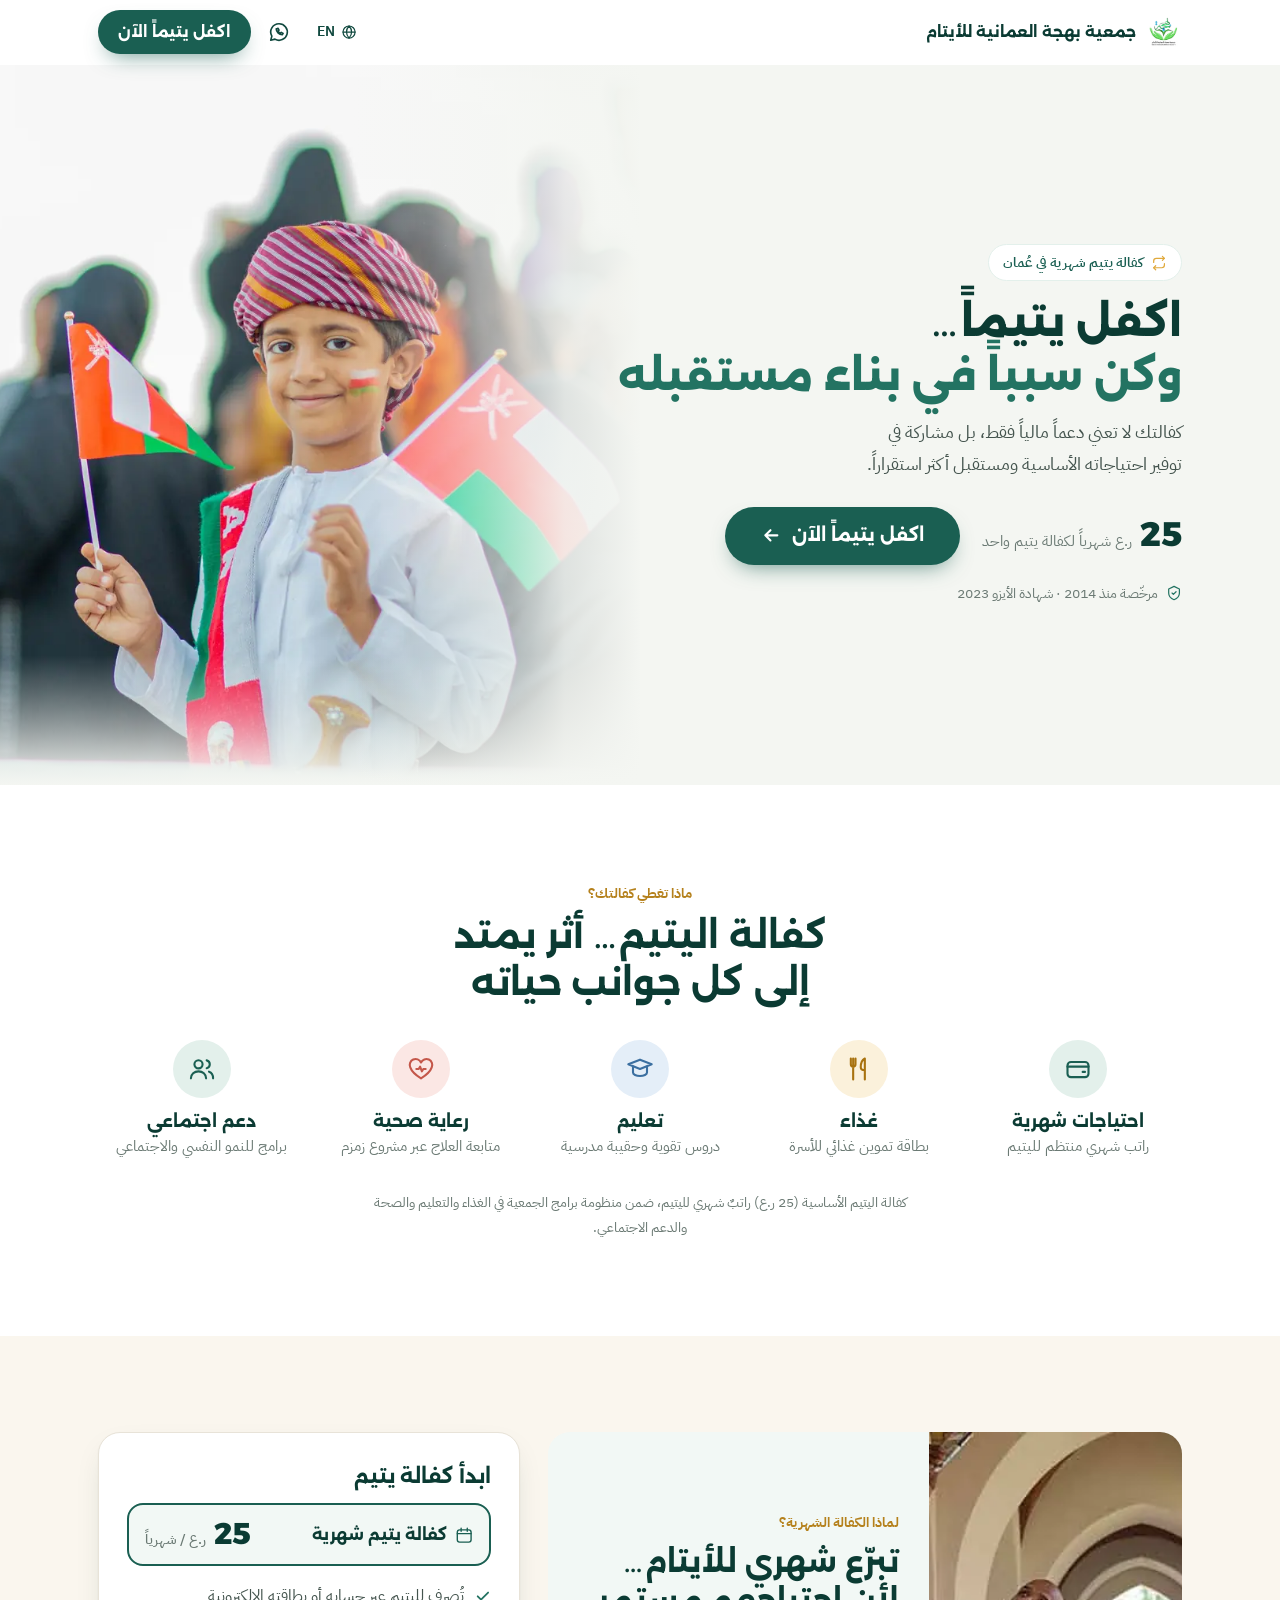
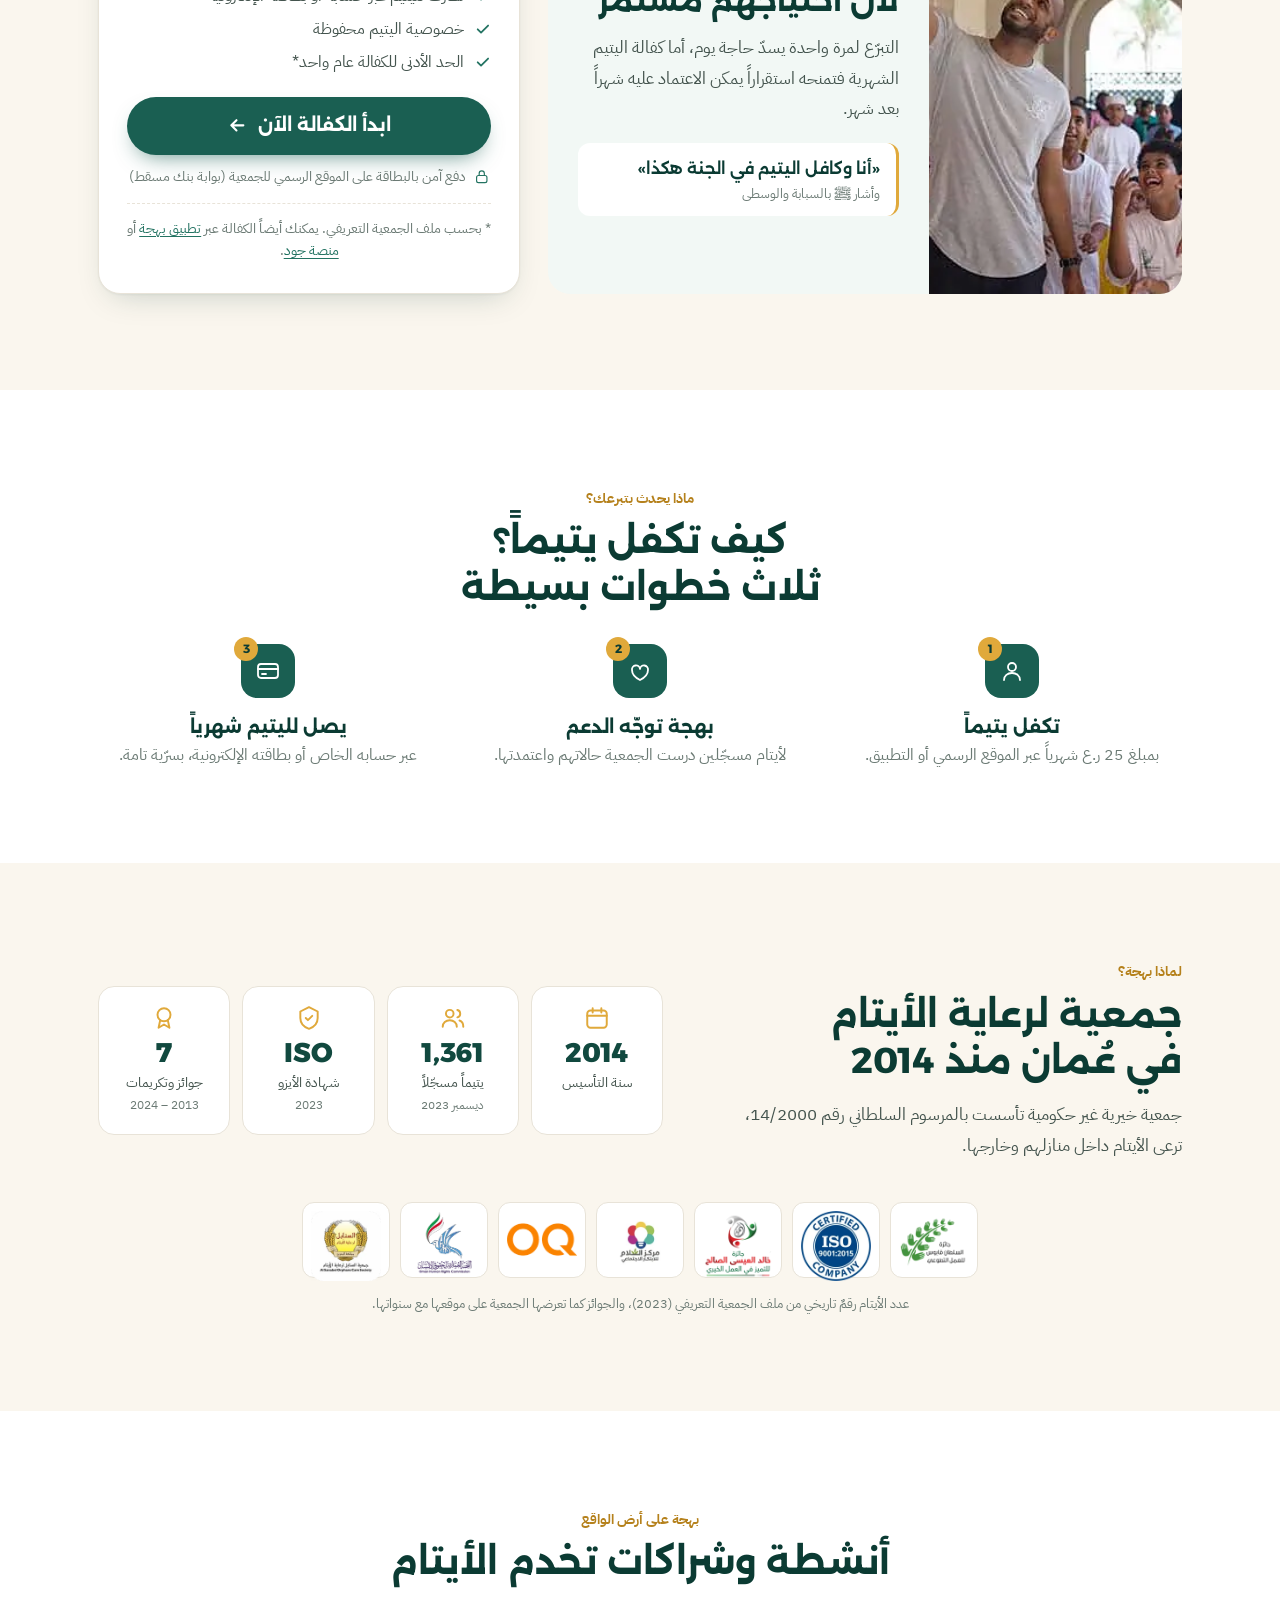
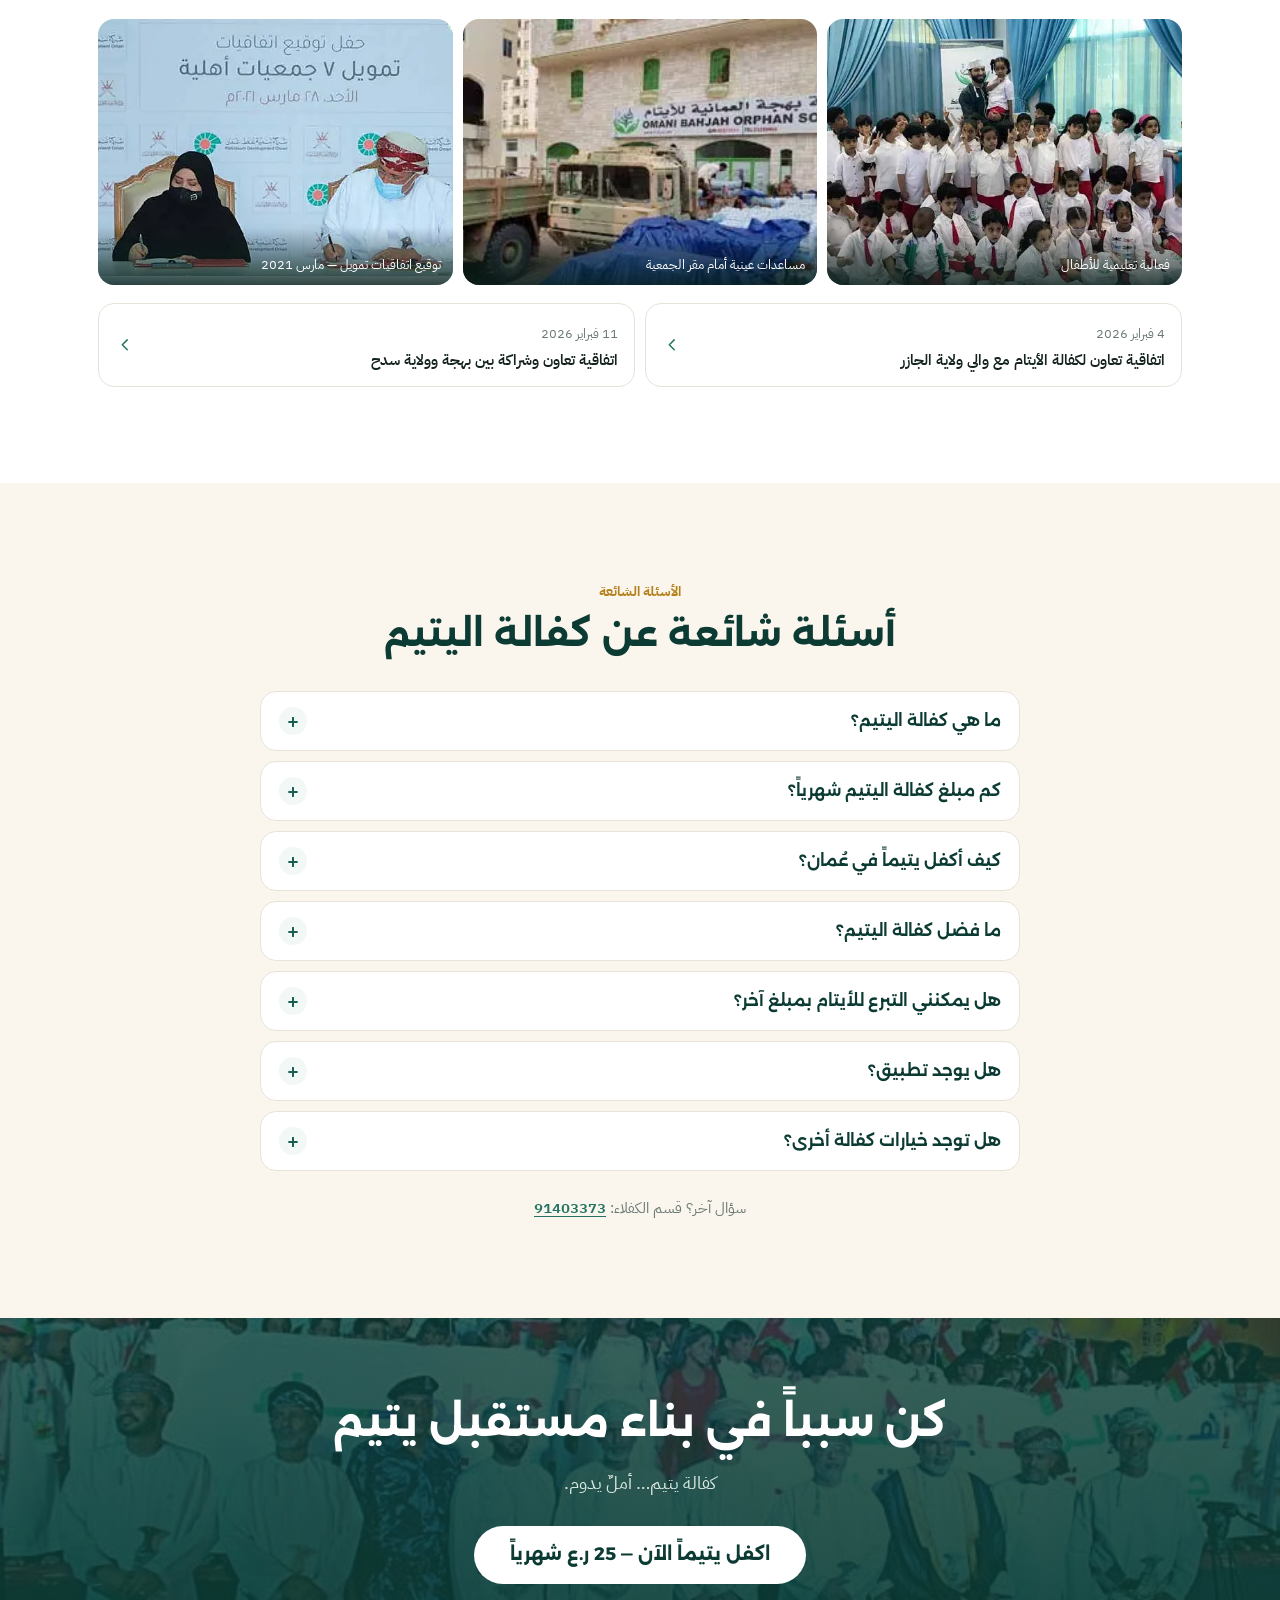
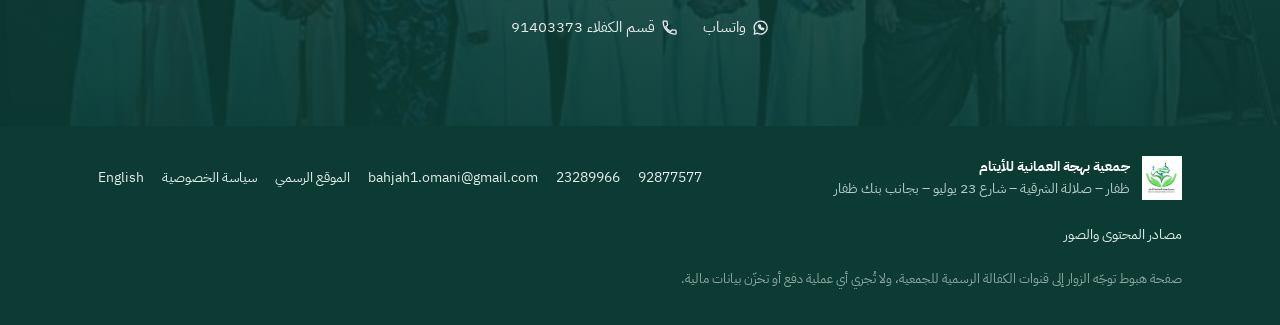
==== index.html @ ee677bb6 "Bump CSS cache-bust to v=20261007b Hostinger's CDN cached the old stylesheet under ?v=20261007 (it w" ====
<!DOCTYPE html>
<html lang="ar" dir="rtl">
<head>
<meta charset="UTF-8">
<meta name="viewport" content="width=device-width, initial-scale=1, viewport-fit=cover">
<title>اكفل يتيماً في عُمان | كفالة يتيم شهرية 25 ر.ع — جمعية بهجة</title>
<meta name="description" content="اكفل يتيماً في عُمان بـ 25 ريالاً شهرياً مع جمعية بهجة العمانية للأيتام. تبرّع شهري للأيتام يدعم احتياجاتهم الأساسية وتعليمهم وصحتهم. ابدأ كفالة يتيم الآن.">
<!-- Update canonical + og:url when the final domain is connected -->
<link rel="canonical" href="https://lightsteelblue-raven-902597.hostingersite.com/">
<link rel="alternate" hreflang="ar" href="https://lightsteelblue-raven-902597.hostingersite.com/">
<link rel="alternate" hreflang="en" href="https://lightsteelblue-raven-902597.hostingersite.com/en/">
<link rel="alternate" hreflang="x-default" href="https://lightsteelblue-raven-902597.hostingersite.com/">

<meta property="og:type" content="website">
<meta property="og:locale" content="ar_OM">
<meta property="og:site_name" content="جمعية بهجة العمانية للأيتام">
<meta property="og:title" content="كن سبباً في بناء مستقبل يتيم — كفالة شهرية 25 ر.ع">
<meta property="og:description" content="كفالتك لا تعني دعماً مالياً فقط، بل مشاركة في توفير احتياجات أساسية ومستقبل أكثر استقراراً. اكفل يتيماً مع جمعية بهجة العمانية للأيتام.">
<meta property="og:image" content="https://lightsteelblue-raven-902597.hostingersite.com/assets/img/og-share.jpg">
<meta property="og:image:type" content="image/jpeg">
<meta property="og:image:width" content="1200">
<meta property="og:image:height" content="630">
<meta property="og:image:alt" content="طفل عُماني يرتدي الدشداشة ويحمل علم سلطنة عُمان مبتسماً">
<meta property="og:url" content="https://lightsteelblue-raven-902597.hostingersite.com/">
<meta name="twitter:card" content="summary_large_image">
<meta name="twitter:image" content="https://lightsteelblue-raven-902597.hostingersite.com/assets/img/og-share.jpg">
<meta name="twitter:site" content="@bahjah1_omani">
<meta name="robots" content="index, follow">
<meta name="theme-color" content="#0b3b33">

<link rel="icon" href="assets/img/bahjah-logo.png">
<link rel="apple-touch-icon" href="assets/img/bahjah-logo.png">
<link rel="preconnect" href="https://fonts.googleapis.com">
<link rel="preconnect" href="https://fonts.gstatic.com" crossorigin>
<link rel="stylesheet" href="https://fonts.googleapis.com/css2?family=Alexandria:wght@600;700;800&family=IBM+Plex+Sans+Arabic:wght@400;500;600;700&display=swap">
<link rel="preload" as="image" type="image/webp" href="assets/img/hero-cover-1280.webp" imagesrcset="assets/img/hero-cover-800.webp 800w, assets/img/hero-cover-1280.webp 1280w, assets/img/hero-cover-2000.webp 2000w" imagesizes="(min-width: 960px) 65vw, 100vw">
<link rel="stylesheet" href="assets/css/styles.css?v=20261007b">
<script>document.documentElement.classList.add('js');</script>

<script type="application/ld+json">
{
  "@context": "https://schema.org",
  "@graph": [
    {
      "@type": "NGO",
      "name": "جمعية بهجة العمانية للأيتام",
      "alternateName": "Omani Bahjah Orphan Society",
      "url": "https://bahjah.org.om/wp/",
      "foundingDate": "2014-02-10",
      "email": "bahjah1.omani@gmail.com",
      "telephone": "+96892877577",
      "address": {
        "@type": "PostalAddress",
        "streetAddress": "شارع 23 يوليو، بجانب بنك ظفار",
        "addressLocality": "صلالة الشرقية",
        "addressRegion": "ظفار",
        "addressCountry": "OM"
      },
      "sameAs": [
        "https://x.com/bahjah1_omani",
        "https://apps.apple.com/om/app/bahjah-association-for-orphans/id1574084411",
        "https://play.google.com/store/apps/details?id=om.digitalorbits.bahjah"
      ]
    },
    {
      "@type": "FAQPage",
      "mainEntity": [
        {
          "@type": "Question",
          "name": "ما هي كفالة اليتيم؟",
          "acceptedAnswer": {
            "@type": "Answer",
            "text": "برنامج أساسي في الجمعية تلتزم فيه بمبلغ شهري يُصرف لليتيم المسجّل لديها، عبر حسابه الخاص أو بطاقته الإلكترونية."
          }
        },
        {
          "@type": "Question",
          "name": "كم مبلغ كفالة اليتيم شهرياً؟",
          "acceptedAnswer": {
            "@type": "Answer",
            "text": "25 ريالاً عمانياً شهرياً لليتيم الواحد. والحد الأدنى للمدة عام كامل بحسب ملف الجمعية التعريفي."
          }
        },
        {
          "@type": "Question",
          "name": "كيف أكفل يتيماً في عُمان؟",
          "acceptedAnswer": {
            "@type": "Answer",
            "text": "بالبطاقة الائتمانية أو بطاقة الخصم على صفحة الكفالة الرسمية (بوابة بنك مسقط SmartPay)، أو عبر تطبيق بهجة، أو منصة جود، أو استمارة الاستقطاع البنكي (بنك ظفار أو بنك مسقط)."
          }
        },
        {
          "@type": "Question",
          "name": "ما فضل كفالة اليتيم؟",
          "acceptedAnswer": {
            "@type": "Answer",
            "text": "قال رسول الله ﷺ: «أنا وكافل اليتيم في الجنة هكذا»، وأشار بالسبابة والوسطى."
          }
        },
        {
          "@type": "Question",
          "name": "هل يمكنني التبرع للأيتام بمبلغ آخر؟",
          "acceptedAnswer": {
            "@type": "Answer",
            "text": "نعم، عبر صفحة التبرعات الرسمية للجمعية، وفيها أبواب مثل الصدقة وفك الكربة والزكاة."
          }
        },
        {
          "@type": "Question",
          "name": "هل يوجد تطبيق؟",
          "acceptedAnswer": {
            "@type": "Answer",
            "text": "نعم، تطبيق بهجة للكفالة والتبرع ومتابعة المشاريع والحالات العاجلة."
          }
        },
        {
          "@type": "Question",
          "name": "هل توجد خيارات كفالة أخرى؟",
          "acceptedAnswer": {
            "@type": "Answer",
            "text": "بحسب ملف الجمعية: التموين الغذائي 35 ر.ع، والراتب مع التموين 60 ر.ع، والكفالة الصحية (زمزم) 10 ر.ع شهرياً. للتسجيل تواصل مع قسم الكفلاء."
          }
        }
      ]
    }
  ]
}
</script>
</head>
<body>
<!-- Icon sprite -->
<svg width="0" height="0" style="position:absolute" aria-hidden="true">
  <symbol id="i-arrow" viewBox="0 0 24 24"><path d="M19 12H5M11 6l-6 6 6 6"/></symbol>
  <symbol id="i-wallet" viewBox="0 0 24 24"><rect x="3" y="6" width="18" height="13" rx="3"/><path d="M3 10h18M16 14.5h2"/></symbol>
  <symbol id="i-food" viewBox="0 0 24 24"><path d="M7 3v8M5 3v5a2 2 0 0 0 4 0V3M7 11v10M17 21V3c-2 1-3.5 3.5-3.5 7.5 0 1.5 1 2.5 3.5 2.5"/></symbol>
  <symbol id="i-book" viewBox="0 0 24 24"><path d="M2 8l10-4 10 4-10 4L2 8z"/><path d="M6 10v5c0 1.7 2.7 3 6 3s6-1.3 6-3v-5"/></symbol>
  <symbol id="i-heart" viewBox="0 0 24 24"><path d="M12 20s-7.5-4.6-9.2-9.4A4.9 4.9 0 0 1 12 6.4a4.9 4.9 0 0 1 9.2 4.2C19.5 15.4 12 20 12 20z"/><path d="M8 12h2l1.2-2 1.6 4 1.2-2h2"/></symbol>
  <symbol id="i-users" viewBox="0 0 24 24"><circle cx="9" cy="8" r="3.5"/><path d="M2.5 20c0-3.6 2.9-6 6.5-6s6.5 2.4 6.5 6M16 4.6a3.5 3.5 0 0 1 0 6.8M18 14.3c2.1.7 3.5 2.8 3.5 5.7"/></symbol>
  <symbol id="i-user" viewBox="0 0 24 24"><circle cx="12" cy="8" r="4"/><path d="M4 21c0-4.4 3.6-7 8-7s8 2.6 8 7"/></symbol>
  <symbol id="i-hands" viewBox="0 0 24 24"><path d="M12 21c-4-2-8-5-8-10a4 4 0 0 1 8-1 4 4 0 0 1 8 1c0 5-4 8-8 10z"/></symbol>
  <symbol id="i-card" viewBox="0 0 24 24"><rect x="2" y="5" width="20" height="14" rx="3"/><path d="M2 10h20M6 15h4"/></symbol>
  <symbol id="i-check" viewBox="0 0 24 24"><path d="M5 12.5l4.5 4.5L19 7.5"/></symbol>
  <symbol id="i-lock" viewBox="0 0 24 24"><rect x="4" y="10" width="16" height="11" rx="3"/><path d="M8 10V7a4 4 0 0 1 8 0v3"/></symbol>
  <symbol id="i-repeat" viewBox="0 0 24 24"><path d="M17 2l3 3-3 3"/><path d="M4 11V9a4 4 0 0 1 4-4h12M7 22l-3-3 3-3"/><path d="M20 13v2a4 4 0 0 1-4 4H4"/></symbol>
  <symbol id="i-calendar" viewBox="0 0 24 24"><rect x="3" y="5" width="18" height="16" rx="3"/><path d="M3 10h18M8 3v4M16 3v4"/></symbol>
  <symbol id="i-award" viewBox="0 0 24 24"><circle cx="12" cy="9" r="6"/><path d="M8.5 14l-1.5 7 5-3 5 3-1.5-7"/></symbol>
  <symbol id="i-shield" viewBox="0 0 24 24"><path d="M12 2l8 4v6c0 5-3.4 8.4-8 10-4.6-1.6-8-5-8-10V6l8-4z"/><path d="M9 12l2 2 4-4"/></symbol>
  <symbol id="i-phone" viewBox="0 0 24 24"><path d="M6.6 10.8a15.1 15.1 0 0 0 6.6 6.6l2.2-2.2c.3-.3.7-.4 1-.2 1.1.4 2.3.6 3.6.6.6 0 1 .4 1 1V20c0 .6-.4 1-1 1A17 17 0 0 1 3 4c0-.6.4-1 1-1h3.5c.6 0 1 .4 1 1 0 1.3.2 2.5.6 3.6.1.3 0 .7-.2 1z"/></symbol>
  <symbol id="i-whatsapp" viewBox="0 0 24 24"><path d="M12 3a9 9 0 0 0-7.8 13.5L3 21l4.6-1.2A9 9 0 1 0 12 3z"/><path d="M9 8.5c0 3.5 3 6.5 6.5 6.5l1-1.5-2-1-1 1c-1-.5-2-1.5-2.5-2.5l1-1-1-2-2 1z"/></symbol>
  <symbol id="i-globe" viewBox="0 0 24 24"><circle cx="12" cy="12" r="9"/><path d="M3 12h18M12 3c2.5 2.6 3.8 5.6 3.8 9s-1.3 6.4-3.8 9c-2.5-2.6-3.8-5.6-3.8-9S9.5 5.6 12 3z"/></symbol>
  <symbol id="i-app" viewBox="0 0 24 24"><rect x="6" y="2" width="12" height="20" rx="3"/><path d="M11 18h2"/></symbol>
  <symbol id="i-chev" viewBox="0 0 24 24"><path d="M15 6l-6 6 6 6"/></symbol>
</svg>

<a class="skip-link" href="#main">تخطَّ إلى المحتوى</a>

<!-- ============ HEADER ============ -->
<header class="site-header" id="siteHeader">
  <div class="wrap header-inner">
    <a class="brand" href="#hero" aria-label="جمعية بهجة العمانية للأيتام">
      <img src="assets/img/bahjah-logo.webp" alt="شعار جمعية بهجة العمانية للأيتام" width="36" height="40">
      <span class="brand-name">جمعية بهجة العمانية للأيتام</span>
    </a>
    <div class="header-actions">
      <a class="lang-btn" href="en/" hreflang="en" lang="en" data-lang-switch data-track="lang" data-cta-id="header_lang_en" aria-label="Switch to English"><svg><use href="#i-globe"/></svg>EN</a>
      <a class="icon-btn" href="https://wa.me/96892877577" data-track="whatsapp" data-cta-id="header_whatsapp" aria-label="تواصل عبر واتساب" rel="noopener"><svg><use href="#i-whatsapp"/></svg></a>
      <a class="btn btn-primary btn-sm header-cta" href="https://bahjah.org.om/wp/product/%D8%A8%D8%B1%D9%86%D8%A7%D9%85%D8%AC-%D9%83%D9%81%D8%A7%D9%84%D8%A9-%D9%8A%D8%AA%D9%8A%D9%85/" data-track="sponsor" data-cta-id="header_cta">اكفل يتيماً الآن</a>
    </div>
  </div>
</header>

<main id="main">

<!-- ============ 1. HERO ============ -->
<section class="hero" id="hero" aria-labelledby="hero-title">
  <div class="wrap hero-grid">
    <figure class="hero-media">
      <img src="assets/img/hero-cover-1280.webp"
           srcset="assets/img/hero-cover-800.webp 800w, assets/img/hero-cover-1280.webp 1280w, assets/img/hero-cover-2000.webp 2000w"
           sizes="(min-width: 960px) 65vw, 100vw" width="1280" height="914" fetchpriority="high"
           alt="طفل عُماني يرتدي الدشداشة ويحمل علم سلطنة عُمان مبتسماً"
           data-credit="Photo: Rubel Vai / Pexels — https://www.pexels.com/photo/12806845/">
    </figure>
    <div class="hero-copy">
      <span class="eyebrow"><svg><use href="#i-repeat"/></svg> كفالة يتيم شهرية في عُمان</span>
      <h1 id="hero-title">اكفل يتيماً… <span class="accent">وكن سبباً في بناء مستقبله</span></h1>
      <p class="lede">كفالتك لا تعني دعماً مالياً فقط، بل مشاركة في توفير احتياجاته الأساسية ومستقبل أكثر استقراراً.</p>
      <div class="hero-cta">
        <p class="price-tag"><b>25</b><span>ر.ع شهرياً لكفالة يتيم واحد</span></p>
        <a class="btn btn-primary btn-lg" href="https://bahjah.org.om/wp/product/%D8%A8%D8%B1%D9%86%D8%A7%D9%85%D8%AC-%D9%83%D9%81%D8%A7%D9%84%D8%A9-%D9%8A%D8%AA%D9%8A%D9%85/" data-track="sponsor" data-cta-id="hero_primary">اكفل يتيماً الآن <svg class="flip"><use href="#i-arrow"/></svg></a>
      </div>
      <p class="hero-note"><svg><use href="#i-shield"/></svg> مرخّصة منذ 2014 · شهادة الأيزو 2023</p>
    </div>
  </div>
</section>

<!-- ============ 2. WHAT YOUR SPONSORSHIP PROVIDES ============ -->
<section class="section" id="covers" aria-labelledby="covers-title">
  <div class="wrap">
    <div class="section-head reveal">
      <span class="kicker">ماذا تغطي كفالتك؟</span>
      <h2 id="covers-title">كفالة اليتيم… أثر يمتد إلى كل جوانب حياته</h2>
    </div>
    <ul class="covers reveal">
      <li class="cover"><span class="cover-ico"><svg><use href="#i-wallet"/></svg></span><h3>احتياجات شهرية</h3><p>راتب شهري منتظم لليتيم</p></li>
      <li class="cover"><span class="cover-ico"><svg><use href="#i-food"/></svg></span><h3>غذاء</h3><p>بطاقة تموين غذائي للأسرة</p></li>
      <li class="cover"><span class="cover-ico"><svg><use href="#i-book"/></svg></span><h3>تعليم</h3><p>دروس تقوية وحقيبة مدرسية</p></li>
      <li class="cover"><span class="cover-ico"><svg><use href="#i-heart"/></svg></span><h3>رعاية صحية</h3><p>متابعة العلاج عبر مشروع زمزم</p></li>
      <li class="cover"><span class="cover-ico"><svg><use href="#i-users"/></svg></span><h3>دعم اجتماعي</h3><p>برامج للنمو النفسي والاجتماعي</p></li>
    </ul>
    <p class="covers-note">كفالة اليتيم الأساسية (25 ر.ع) راتبٌ شهري لليتيم، ضمن منظومة برامج الجمعية في الغذاء والتعليم والصحة والدعم الاجتماعي.</p>
  </div>
</section>

<!-- ============ 3. THE NEED + SPONSOR CARD ============ -->
<section class="section section-sand" id="sponsor" aria-labelledby="need-title">
  <div class="wrap need-grid">
    <article class="need-story reveal">
      <img src="assets/img/photo-outing.webp" alt="أطفال في نشاط ترفيهي نظّمته جمعية بهجة" width="691" height="399" loading="lazy">
      <div class="need-body">
        <span class="kicker">لماذا الكفالة الشهرية؟</span>
        <h2 id="need-title">تبرّع شهري للأيتام… لأن احتياجهم مستمر</h2>
        <p>التبرّع لمرة واحدة يسدّ حاجة يوم، أما كفالة اليتيم الشهرية فتمنحه استقراراً يمكن الاعتماد عليه شهراً بعد شهر.</p>
        <blockquote class="hadith">«أنا وكافل اليتيم في الجنة هكذا»<small>وأشار ﷺ بالسبابة والوسطى</small></blockquote>
      </div>
    </article>

    <aside class="sponsor-card reveal" aria-labelledby="card-title">
      <h3 id="card-title">ابدأ كفالة يتيم</h3>
      <div class="plan-opt">
        <b><svg><use href="#i-calendar"/></svg> كفالة يتيم شهرية</b>
        <span class="plan-amount">25 <small>ر.ع / شهرياً</small></span>
      </div>
      <ul class="checks">
        <li><svg><use href="#i-check"/></svg>تُصرف لليتيم عبر حسابه أو بطاقته الإلكترونية</li>
        <li><svg><use href="#i-check"/></svg>خصوصية اليتيم محفوظة</li>
        <li><svg><use href="#i-check"/></svg>الحد الأدنى للكفالة عام واحد*</li>
      </ul>
      <a class="btn btn-primary btn-lg btn-block" href="https://bahjah.org.om/wp/product/%D8%A8%D8%B1%D9%86%D8%A7%D9%85%D8%AC-%D9%83%D9%81%D8%A7%D9%84%D8%A9-%D9%8A%D8%AA%D9%8A%D9%85/" data-track="sponsor" data-cta-id="card_primary">ابدأ الكفالة الآن <svg class="flip"><use href="#i-arrow"/></svg></a>
      <p class="secure"><svg><use href="#i-lock"/></svg> دفع آمن بالبطاقة على الموقع الرسمي للجمعية (بوابة بنك مسقط)</p>
      <p class="alt-link">* بحسب ملف الجمعية التعريفي. يمكنك أيضاً الكفالة عبر <a href="https://play.google.com/store/apps/details?id=om.digitalorbits.bahjah" target="_blank" rel="noopener" data-track="app" data-cta-id="card_app">تطبيق بهجة</a> أو <a href="https://jood.om/en/Donate/Initiative/3a0f60a4-f1f5-4102-8a44-b09c0000b09c" target="_blank" rel="noopener" data-track="jood" data-cta-id="card_jood">منصة جود</a>.</p>
    </aside>
  </div>
</section>

<!-- ============ 4. YOUR IMPACT (how it works) ============ -->
<section class="section" id="how" aria-labelledby="how-title">
  <div class="wrap">
    <div class="section-head reveal">
      <span class="kicker">ماذا يحدث بتبرعك؟</span>
      <h2 id="how-title">كيف تكفل يتيماً؟ ثلاث خطوات بسيطة</h2>
    </div>
    <ol class="steps reveal">
      <li class="step"><span class="step-ico"><svg><use href="#i-user"/></svg></span><div><h3>تكفل يتيماً</h3><p>بمبلغ 25 ر.ع شهرياً عبر الموقع الرسمي أو التطبيق.</p></div></li>
      <li class="step"><span class="step-ico"><svg><use href="#i-hands"/></svg></span><div><h3>بهجة توجّه الدعم</h3><p>لأيتام مسجّلين درست الجمعية حالاتهم واعتمدتها.</p></div></li>
      <li class="step"><span class="step-ico"><svg><use href="#i-card"/></svg></span><div><h3>يصل لليتيم شهرياً</h3><p>عبر حسابه الخاص أو بطاقته الإلكترونية، بسرّية تامة.</p></div></li>
    </ol>
  </div>
</section>

<!-- ============ 5. WHY BAHJAH ============ -->
<section class="section section-sand" id="trust" aria-labelledby="trust-title">
  <div class="wrap">
    <div class="why-grid">
      <div class="section-head reveal">
        <span class="kicker">لماذا بهجة؟</span>
        <h2 id="trust-title">جمعية لرعاية الأيتام في عُمان منذ 2014</h2>
        <p>جمعية خيرية غير حكومية تأسست بالمرسوم السلطاني رقم 14/2000، ترعى الأيتام داخل منازلهم وخارجها.</p>
      </div>
      <ul class="facts reveal">
        <li class="fact"><svg class="fact-ico"><use href="#i-calendar"/></svg><b>2014</b><span>سنة التأسيس</span></li>
        <li class="fact"><svg class="fact-ico"><use href="#i-users"/></svg><b>1,361</b><span>يتيماً مسجّلاً</span><small>ديسمبر 2023</small></li>
        <li class="fact"><svg class="fact-ico"><use href="#i-shield"/></svg><b>ISO</b><span>شهادة الأيزو</span><small>2023</small></li>
        <li class="fact"><svg class="fact-ico"><use href="#i-award"/></svg><b>7</b><span>جوائز وتكريمات</span><small>2013 – 2024</small></li>
      </ul>
    </div>
    <ul class="awards reveal" aria-label="جوائز وشهادات الجمعية">
      <li><img src="assets/img/awards/qaboos.webp" alt="جائزة السلطان قابوس للعمل التطوعي 2013" title="جائزة السلطان قابوس للعمل التطوعي — 2013" width="64" height="64" loading="lazy"></li>
      <li><img src="assets/img/awards/iso.webp" alt="شهادة الأيزو 2023" title="شهادة الأيزو — 2023" width="64" height="64" loading="lazy"></li>
      <li><img src="assets/img/awards/alissa.webp" alt="جائزة خالد العيسى الصالح 2024" title="جائزة خالد العيسى الصالح — 2024" width="64" height="64" loading="lazy"></li>
      <li><img src="assets/img/awards/salam.webp" alt="جائزة المؤسسة الدولية المتميزة في الابتكار الاجتماعي 2023" title="الابتكار الاجتماعي، البحرين — 2023" width="64" height="47" loading="lazy"></li>
      <li><img src="assets/img/awards/oq.webp" alt="المركز الأول على مستوى السلطنة في مستوى أوكيو 2020" title="أوكيو — 2020" width="64" height="40" loading="lazy"></li>
      <li><img src="assets/img/awards/ohrc.webp" alt="تكريم لجنة حقوق الإنسان 2019" title="لجنة حقوق الإنسان — 2019" width="64" height="58" loading="lazy"></li>
      <li><img src="assets/img/awards/sanabel.webp" alt="جائزة السنابل للتميز الخدمي 2016" title="جائزة السنابل — 2016" width="64" height="64" loading="lazy"></li>
    </ul>
    <p class="awards-note">عدد الأيتام رقمٌ تاريخي من ملف الجمعية التعريفي (2023)، والجوائز كما تعرضها الجمعية على موقعها مع سنواتها.</p>
  </div>
</section>

<!-- ============ 6. ON THE GROUND ============ -->
<section class="section" id="news" aria-labelledby="news-title">
  <div class="wrap">
    <div class="section-head reveal">
      <span class="kicker">بهجة على أرض الواقع</span>
      <h2 id="news-title">أنشطة وشراكات تخدم الأيتام</h2>
    </div>
    <ul class="gallery reveal" aria-label="صور من أنشطة الجمعية">
      <li><figure><img src="assets/img/program-education.webp" alt="طلاب مدارس في إحدى فعاليات جمعية بهجة" width="689" height="382" loading="lazy"><figcaption>فعالية تعليمية للأطفال</figcaption></figure></li>
      <li><figure><img src="assets/img/program-aid-supplies.webp" alt="مساعدات عينية أمام مبنى جمعية بهجة العمانية للأيتام" width="346" height="201" loading="lazy"><figcaption>مساعدات عينية أمام مقر الجمعية</figcaption></figure></li>
      <li><figure><img src="assets/img/photo-signing.webp" alt="توقيع اتفاقية تمويل جمعيات أهلية" width="691" height="384" loading="lazy"><figcaption>توقيع اتفاقيات تمويل — مارس 2021</figcaption></figure></li>
    </ul>
    <ul class="news-links reveal">
      <li><a href="https://bahjah.org.om/wp/%d8%aa%d9%88%d9%82%d9%8a%d8%b9-%d8%a7%d8%aa%d9%81%d8%a7%d9%82%d9%8a%d8%a9-%d8%aa%d8%b9%d8%a7%d9%88%d9%86-%d9%84%d9%83%d9%81%d8%a7%d9%84%d8%a9-%d8%a7%d9%84%d8%a3%d9%8a%d8%aa%d8%a7%d9%85-%d8%a8%d9%8a/" target="_blank" rel="noopener" data-track="news" data-cta-id="news_jazer"><span><time datetime="2026-02-04">4 فبراير 2026</time><b>اتفاقية تعاون لكفالة الأيتام مع والي ولاية الجازر</b></span><svg><use href="#i-chev"/></svg></a></li>
      <li><a href="https://bahjah.org.om/wp/%d8%a5%d8%a8%d8%b1%d8%a7%d9%85-%d8%a7%d8%aa%d9%81%d8%a7%d9%82%d9%8a%d8%a9-%d8%aa%d8%b9%d8%a7%d9%88%d9%86-%d9%88%d8%b4%d8%b1%d8%a7%d9%83%d8%a9-%d8%a8%d9%8a%d9%86-%d8%a8%d9%87%d8%ac%d8%a9-%d8%a7%d9%84/" target="_blank" rel="noopener" data-track="news" data-cta-id="news_sadah"><span><time datetime="2026-02-11">11 فبراير 2026</time><b>اتفاقية تعاون وشراكة بين بهجة وولاية سدح</b></span><svg><use href="#i-chev"/></svg></a></li>
    </ul>
  </div>
</section>

<!-- ============ 7. FAQ ============ -->
<section class="section section-sand" id="faq" aria-labelledby="faq-title">
  <div class="wrap">
    <div class="section-head reveal">
      <span class="kicker">الأسئلة الشائعة</span>
      <h2 id="faq-title">أسئلة شائعة عن كفالة اليتيم</h2>
    </div>
    <div class="faq">
      <details>
        <summary>ما هي كفالة اليتيم؟</summary>
        <div><p>برنامج أساسي في الجمعية تلتزم فيه بمبلغ شهري يُصرف لليتيم المسجّل لديها، عبر حسابه الخاص أو بطاقته الإلكترونية.</p></div>
      </details>
      <details>
        <summary>كم مبلغ كفالة اليتيم شهرياً؟</summary>
        <div><p>25 ريالاً عمانياً شهرياً لليتيم الواحد. والحد الأدنى للمدة عام كامل بحسب ملف الجمعية التعريفي.</p></div>
      </details>
      <details>
        <summary>كيف أكفل يتيماً في عُمان؟</summary>
        <div><p>بالبطاقة الائتمانية أو بطاقة الخصم على صفحة الكفالة الرسمية (بوابة بنك مسقط SmartPay)، أو عبر تطبيق بهجة، أو منصة جود، أو <a href="https://bahjah.org.om/wp/%D8%A7%D9%84%D8%A7%D8%B3%D8%AA%D9%85%D8%A7%D8%B1%D8%A7%D8%AA/" target="_blank" rel="noopener" data-track="forms" data-cta-id="faq_forms">استمارة الاستقطاع البنكي</a> (بنك ظفار أو بنك مسقط).</p></div>
      </details>
      <details>
        <summary>ما فضل كفالة اليتيم؟</summary>
        <div><p>قال رسول الله ﷺ: «أنا وكافل اليتيم في الجنة هكذا»، وأشار بالسبابة والوسطى.</p></div>
      </details>
      <details>
        <summary>هل يمكنني التبرع للأيتام بمبلغ آخر؟</summary>
        <div><p>نعم، عبر <a href="https://bahjah.org.om/wp/%D8%A7%D9%84%D8%AA%D8%A8%D8%B1%D8%B9%D8%A7%D8%AA/" target="_blank" rel="noopener" data-track="donations" data-cta-id="faq_donations">صفحة التبرعات الرسمية</a> للجمعية، وفيها أبواب مثل الصدقة وفك الكربة والزكاة.</p></div>
      </details>
      <details>
        <summary>هل يوجد تطبيق؟</summary>
        <div>
          <p>نعم، تطبيق بهجة للكفالة والتبرع ومتابعة المشاريع والحالات العاجلة.</p>
          <p class="app-links">
            <a class="btn btn-ghost btn-sm" href="https://apps.apple.com/om/app/bahjah-association-for-orphans/id1574084411" target="_blank" rel="noopener" data-track="app" data-cta-id="faq_app_ios"><svg><use href="#i-app"/></svg> App Store</a>
            <a class="btn btn-ghost btn-sm" href="https://play.google.com/store/apps/details?id=om.digitalorbits.bahjah" target="_blank" rel="noopener" data-track="app" data-cta-id="faq_app_android"><svg><use href="#i-app"/></svg> Google Play</a>
          </p>
        </div>
      </details>
      <details>
        <summary>هل توجد خيارات كفالة أخرى؟</summary>
        <div><p>بحسب ملف الجمعية: التموين الغذائي 35 ر.ع، والراتب مع التموين 60 ر.ع، والكفالة الصحية (زمزم) 10 ر.ع شهرياً. للتسجيل تواصل مع قسم الكفلاء.</p></div>
      </details>
    </div>
    <p class="faq-more">سؤال آخر؟ قسم الكفلاء: <a href="tel:+96891403373" dir="ltr" data-track="contact" data-cta-id="faq_phone_sponsors">91403373</a></p>
  </div>
</section>

<!-- ============ 8. FINAL CTA ============ -->
<section class="final" id="final" aria-labelledby="final-title">
  <div class="final-bg" aria-hidden="true"><img src="assets/img/photo-event.webp" alt="" width="689" height="331" loading="lazy"></div>
  <div class="wrap final-inner reveal">
    <h2 id="final-title">كن سبباً في بناء مستقبل يتيم</h2>
    <p>كفالة يتيم… أملٌ يدوم.</p>
    <a class="btn btn-light btn-lg" href="https://bahjah.org.om/wp/product/%D8%A8%D8%B1%D9%86%D8%A7%D9%85%D8%AC-%D9%83%D9%81%D8%A7%D9%84%D8%A9-%D9%8A%D8%AA%D9%8A%D9%85/" data-track="sponsor" data-cta-id="final_primary">اكفل يتيماً الآن — 25 ر.ع شهرياً</a>
    <div class="final-contact">
      <a href="https://wa.me/96892877577" data-track="whatsapp" data-cta-id="final_whatsapp" rel="noopener"><svg><use href="#i-whatsapp"/></svg> واتساب</a>
      <a href="tel:+96891403373" data-track="contact" data-cta-id="final_phone_sponsors"><svg><use href="#i-phone"/></svg> قسم الكفلاء 91403373</a>
    </div>
  </div>
</section>

</main>

<!-- ============ FOOTER ============ -->
<footer class="site-footer">
  <div class="wrap footer-grid">
    <div class="footer-brand">
      <img src="assets/img/bahjah-logo.webp" alt="" width="40" height="44" loading="lazy">
      <p><b>جمعية بهجة العمانية للأيتام</b><br>ظفار – صلالة الشرقية – شارع 23 يوليو – بجانب بنك ظفار</p>
    </div>
    <p class="footer-links">
      <a href="tel:+96892877577">92877577</a>
      <a href="tel:+96823289966">23289966</a>
      <a href="mailto:bahjah1.omani@gmail.com">bahjah1.omani@gmail.com</a>
      <a href="https://bahjah.org.om/wp/" target="_blank" rel="noopener">الموقع الرسمي</a>
      <a href="https://bahjah.org.om/wp/%d8%b3%d9%8a%d8%a7%d8%b3%d8%a9-%d8%a7%d9%84%d8%ae%d8%b5%d9%88%d8%b5%d9%8a%d8%a9/" target="_blank" rel="noopener">سياسة الخصوصية</a>
      <a href="en/" hreflang="en" lang="en" data-lang-switch data-track="lang" data-cta-id="footer_lang_en">English</a>
    </p>
    <details class="sources">
      <summary>مصادر المحتوى والصور</summary>
      <ul>
        <li>bahjah.org.om/wp/ — التعريف، تاريخ التأسيس، الجوائز، بيانات التواصل</li>
        <li>bahjah.org.om/wp/product/برنامج-كفالة-يتيم/ — مبلغ الكفالة</li>
        <li>bahjah.org.om/wp/الاسئلة-الشائعة/ — طرق الدفع (بوابة بنك مسقط SmartPay)</li>
        <li>bahjah.org.om/wp/المركز-الاعلامي/ — الأخبار</li>
        <li>صورة الغلاف: Rubel Vai عبر Pexels (pexels.com/photo/12806845) — صورة توضيحية</li>
        <li>jood.om — صفحة «كفالة أيتام – جمعية بهجة العمانية للأيتام»</li>
        <li>الملف التعريفي للجمعية (CV-Print-Proof.pdf) — البرامج، خيارات الكفالة، إحصائيات 2023، صور الأنشطة</li>
      </ul>
    </details>
    <p class="copy">صفحة هبوط توجّه الزوار إلى قنوات الكفالة الرسمية للجمعية، ولا تُجري أي عملية دفع أو تخزّن بيانات مالية.</p>
  </div>
</footer>

<!-- ============ STICKY MOBILE CTA ============ -->
<div class="sticky-cta" id="stickyCta" aria-hidden="true">
  <span class="sticky-price"><b>25 ر.ع</b><small>شهرياً</small></span>
  <a class="btn btn-primary" href="https://bahjah.org.om/wp/product/%D8%A8%D8%B1%D9%86%D8%A7%D9%85%D8%AC-%D9%83%D9%81%D8%A7%D9%84%D8%A9-%D9%8A%D8%AA%D9%8A%D9%85/" data-track="sponsor" data-cta-id="sticky_primary" tabindex="-1">اكفل يتيماً الآن</a>
</div>

<script src="assets/js/main.js?v=20261003" defer></script>
</body>
</html>
---- assets/css/styles.css ----
/* Bahjah — Orphan Sponsorship landing page · v3 (Oct 2026)
   Calm, airy, mobile-first. One idea per section, one dominant CTA. */

:root {
  --teal-900: #0b3b33;
  --teal-800: #11493f;
  --teal-700: #1a5f52;
  --teal-600: #237362;
  --teal-100: #e3f0eb;
  --teal-50:  #f2f8f5;
  --gold-500: #e0a93b;
  --gold-100: #fbf1db;
  --rose-100: #fbe7e4;
  --rose-600: #c4574a;
  --sky-100:  #e4eef8;
  --sky-600:  #3b6fa0;
  --sand:  #faf6ee;
  --paper: #ffffff;
  --ink:   #14231f;
  --ink-2: #44544e;
  --muted: #6b7a74;
  --line:  #e8e3d8;
  --r-lg: 22px;
  --r-md: 16px;
  --r-sm: 12px;
  --shadow: 0 1px 2px rgba(11,59,51,.05), 0 12px 32px -14px rgba(11,59,51,.25);
  --gutter: 18px;
  --f-display: "Alexandria", "IBM Plex Sans Arabic", Tahoma, sans-serif;
  --f-body: "IBM Plex Sans Arabic", "Segoe UI", Tahoma, system-ui, sans-serif;
  color-scheme: light;
}

*, *::before, *::after { box-sizing: border-box; }
html { -webkit-text-size-adjust: 100%; scroll-behavior: smooth; scroll-padding-top: 72px; }
body {
  margin: 0; font-family: var(--f-body); font-size: 17px; line-height: 1.8;
  color: var(--ink); background: var(--paper); overflow-x: hidden;
  padding-bottom: 84px; -webkit-font-smoothing: antialiased;
}
img { max-width: 100%; height: auto; display: block; }
a { color: var(--teal-600); text-underline-offset: 3px; }
h1, h2, h3 { font-family: var(--f-display); color: var(--teal-900); line-height: 1.3; margin: 0 0 .45em; font-weight: 700; }
h1, h2 { text-wrap: balance; }
p, li, figcaption, small { text-wrap: pretty; }
h2 { font-size: clamp(24px, 6vw, 36px); }
h3 { font-size: 18px; }
p { margin: 0 0 1em; }
ul, ol { margin: 0; padding: 0; list-style: none; }
svg { width: 1.15em; height: 1.15em; fill: none; stroke: currentColor; stroke-width: 1.8; stroke-linecap: round; stroke-linejoin: round; flex: none; }
[dir="ltr"] .flip { transform: scaleX(-1); }

.wrap { width: 100%; max-width: 1140px; margin: 0 auto; padding: 0 var(--gutter); }
.center { text-align: center; }
.skip-link { position: absolute; inset-inline-start: 8px; top: -60px; background: var(--teal-900); color: #fff; padding: 8px 14px; border-radius: 10px; z-index: 100; }
.skip-link:focus { top: 8px; }
:focus-visible { outline: 3px solid var(--gold-500); outline-offset: 3px; border-radius: 8px; }

/* ---------- Buttons ---------- */
.btn {
  display: inline-flex; align-items: center; justify-content: center; gap: 10px;
  min-height: 52px; padding: 0 28px; border-radius: 999px; border: 2px solid transparent;
  font: 700 17px/1.2 var(--f-display); text-decoration: none; cursor: pointer; text-align: center;
  transition: transform .15s ease, box-shadow .15s ease, background-color .15s ease;
}
.btn-primary { background: var(--teal-700); color: #fff; box-shadow: 0 10px 22px -10px rgba(26,95,82,.7); }
.btn-primary:hover { background: var(--teal-800); transform: translateY(-1px); }
.btn-primary svg { stroke-width: 2.4; }
.btn-ghost { background: var(--paper); color: var(--teal-800); border-color: var(--line); }
.btn-ghost:hover { border-color: var(--teal-600); }
.btn-light { background: #fff; color: var(--teal-900); }
.btn-light:hover { transform: translateY(-1px); }
.btn-lg { min-height: 58px; font-size: 18px; padding: 0 34px; }
.btn-sm { min-height: 44px; font-size: 15px; padding: 0 18px; }
.btn-block { width: 100%; }

/* ---------- Header ---------- */
.site-header { position: sticky; top: 0; z-index: 40; background: rgba(255,255,255,.92); backdrop-filter: saturate(1.4) blur(10px); -webkit-backdrop-filter: saturate(1.4) blur(10px); border-bottom: 1px solid transparent; transition: border-color .2s; }
.site-header.is-scrolled { border-color: var(--line); }
.header-inner { display: flex; align-items: center; justify-content: space-between; gap: 10px; min-height: 64px; }
.brand { display: flex; align-items: center; gap: 10px; text-decoration: none; color: var(--teal-900); font: 700 15px/1.3 var(--f-display); }
.brand img { width: 36px; }
.brand-name { display: none; }
.header-actions { display: flex; align-items: center; gap: 6px; }
.lang-btn, .icon-btn { display: inline-flex; align-items: center; justify-content: center; gap: 6px; min-height: 44px; min-width: 44px; padding: 0 10px; border-radius: 999px; color: var(--teal-800); text-decoration: none; font-weight: 600; font-size: 14px; }
.lang-btn:hover, .icon-btn:hover { background: var(--teal-50); }
.icon-btn svg { width: 22px; height: 22px; }
.header-cta { display: none; }

/* ---------- Hero ---------- */
.hero { position: relative; background: linear-gradient(180deg, var(--teal-50), var(--paper)); overflow: hidden; }
.hero-grid { display: grid; }
.hero-media { position: relative; margin: 0 calc(var(--gutter) * -1); }
.hero-media img { width: 100%; aspect-ratio: 4 / 3; object-fit: cover; object-position: 62% 30%; }
.hero-media::after { content: ""; position: absolute; inset: auto 0 0 0; height: 45%; background: linear-gradient(0deg, var(--paper), transparent); }
.hero-copy { position: relative; padding: 0 0 44px; margin-top: -40px; z-index: 1; }
.eyebrow { display: inline-flex; align-items: center; gap: 8px; font-size: 14px; font-weight: 600; color: var(--teal-700); background: var(--paper); border: 1px solid var(--teal-100); padding: 5px 14px; border-radius: 999px; margin-bottom: 14px; }
.eyebrow svg { color: var(--gold-500); }
.hero h1 { font-size: clamp(30px, 8vw, 46px); font-weight: 800; margin-bottom: 14px; }
.hero h1 .accent { color: var(--teal-600); display: block; }
.lede { font-size: 18px; color: var(--ink-2); max-width: 30em; margin-bottom: 26px; text-wrap: balance; }
.hero-cta { display: flex; flex-direction: column; align-items: stretch; gap: 14px; }
.hero-cta .btn { width: 100%; }
.price-tag { display: flex; align-items: baseline; gap: 8px; margin: 0; color: var(--teal-900); }
.price-tag b { font: 800 34px/1 var(--f-display); }
.price-tag span { font-size: 15px; color: var(--muted); }
.hero-note { display: flex; align-items: center; gap: 8px; margin: 16px 0 0; font-size: 14px; color: var(--muted); }
.hero-note svg { color: var(--teal-600); }
.hero-note + .hero-note { margin-top: 6px; }
div.lede p { margin: 0 0 .7em; }
div.lede p:last-child { margin-bottom: 0; }

/* ---------- Section scaffolding ---------- */
.section { padding: 64px 0; }
.section-sand { background: var(--sand); }
.section-head { max-width: 640px; margin: 0 auto 34px; text-align: center; }
.section-head p { color: var(--ink-2); margin: 0; }
.section-head p + p { margin-top: .8em; }
.nowrap { white-space: nowrap; }
@media (max-width: 420px) { .btn-lg { padding: 0 20px; font-size: 17px; } }
.kicker { display: block; font-size: 14px; font-weight: 700; color: #b5811c; margin-bottom: 6px; }

/* ---------- Covers (icon row) ---------- */
.covers { display: grid; grid-template-columns: repeat(2, 1fr); gap: 28px 12px; }
.cover { text-align: center; padding: 0 6px; }
.cover-ico { width: 58px; height: 58px; margin: 0 auto 12px; border-radius: 50%; display: grid; place-items: center; background: var(--teal-100); color: var(--teal-700); }
.cover-ico svg { width: 28px; height: 28px; }
.cover:nth-child(2) .cover-ico { background: var(--gold-100); color: #a8720f; }
.cover:nth-child(3) .cover-ico { background: var(--sky-100); color: var(--sky-600); }
.cover:nth-child(4) .cover-ico { background: var(--rose-100); color: var(--rose-600); }
.cover h3 { font-size: 17px; margin-bottom: 2px; }
.cover p { font-size: 15px; color: var(--muted); margin: 0; line-height: 1.6; }
.cover:last-child { grid-column: 1 / -1; }
.covers-note { margin: 32px auto 0; max-width: 620px; text-align: center; font-size: 14px; color: var(--muted); }

/* ---------- Need + sponsor card ---------- */
.need-grid { display: grid; gap: 20px; }
.need-story { background: var(--teal-50); border-radius: var(--r-lg); overflow: hidden; display: grid; }
.need-story img { width: 100%; aspect-ratio: 16 / 10; object-fit: cover; }
.need-body { padding: 22px 22px 26px; }
.need-body h2 { font-size: clamp(22px, 5.4vw, 30px); }
.need-body p { color: var(--ink-2); }
.hadith { margin: 18px 0 0; padding: 12px 16px; border-inline-start: 3px solid var(--gold-500); background: var(--paper); border-radius: var(--r-sm); font: 600 16px/1.7 var(--f-display); color: var(--teal-900); }
.hadith small { display: block; font: 400 13px/1.5 var(--f-body); color: var(--muted); margin-top: 2px; }

.sponsor-card { background: var(--paper); border: 1px solid var(--line); border-radius: var(--r-lg); padding: 24px 22px; box-shadow: var(--shadow); align-self: start; }
.sponsor-card h3 { font-size: 20px; margin-bottom: 14px; }
.plan-opt { display: flex; align-items: center; justify-content: space-between; gap: 10px; padding: 14px 16px; margin-bottom: 18px; border: 2px solid var(--teal-700); border-radius: var(--r-md); background: var(--teal-50); }
.plan-opt b { font: 700 16px/1.4 var(--f-display); color: var(--teal-900); display: flex; align-items: center; gap: 8px; }
.plan-opt b svg { color: var(--teal-700); }
.plan-amount { font: 800 30px/1 var(--f-display); color: var(--teal-900); white-space: nowrap; }
.plan-amount small { font: 500 14px var(--f-body); color: var(--muted); }
.checks { display: grid; gap: 8px; margin: 0 0 22px; }
.checks li { display: flex; gap: 10px; align-items: flex-start; font-size: 15.5px; color: var(--ink-2); line-height: 1.6; }
.checks svg { color: var(--teal-600); margin-top: 3px; stroke-width: 2.4; }
.secure { display: flex; align-items: center; justify-content: center; gap: 8px; margin: 12px 0 0; font-size: 13.5px; color: var(--muted); text-align: center; line-height: 1.5; }
.secure svg { color: var(--teal-600); }
.alt-link { margin: 16px 0 0; padding-top: 14px; border-top: 1px dashed var(--line); font-size: 14px; color: var(--muted); text-align: center; line-height: 1.6; }

/* ---------- Impact / steps ---------- */
.steps { display: grid; gap: 22px; counter-reset: s; max-width: 980px; margin: 0 auto; }
.step { display: flex; gap: 16px; align-items: flex-start; }
.step-ico { flex: none; width: 54px; height: 54px; border-radius: 16px; display: grid; place-items: center; background: var(--teal-700); color: #fff; position: relative; }
.step-ico svg { width: 24px; height: 24px; }
.step-ico::after { counter-increment: s; content: counter(s); position: absolute; top: -7px; inset-inline-end: -7px; width: 24px; height: 24px; border-radius: 50%; background: var(--gold-500); color: var(--teal-900); font: 700 12px/24px var(--f-display); text-align: center; }
.step h3 { margin: 2px 0 2px; }
.step p { margin: 0; color: var(--muted); font-size: 15.5px; line-height: 1.65; }
.steps-cta { text-align: center; margin-top: 36px; }

/* ---------- Why Bahjah ---------- */
.why-grid { display: grid; gap: 28px; }
.why-copy p { color: var(--ink-2); }
.facts { display: grid; grid-template-columns: repeat(2, 1fr); gap: 12px; }
.fact { background: var(--paper); border: 1px solid var(--line); border-radius: var(--r-md); padding: 18px 12px; text-align: center; }
.fact-ico { color: var(--gold-500); margin: 0 auto 6px; display: block; width: 26px; height: 26px; }
.fact b { display: block; font: 800 27px/1.15 var(--f-display); color: var(--teal-800); }
.fact span { display: block; font-size: 14px; color: var(--ink-2); line-height: 1.5; margin-top: 4px; }
.fact small { display: block; font-size: 12px; color: var(--muted); margin-top: 2px; }
.awards { display: flex; flex-wrap: wrap; justify-content: center; gap: 10px; margin-top: 40px; }
.awards li { width: 76px; height: 68px; display: grid; place-items: center; background: var(--paper); border: 1px solid var(--line); border-radius: var(--r-sm); padding: 8px; }
.awards img { max-width: 100%; max-height: 100%; width: auto; height: auto; object-fit: contain; }
.awards-note { margin: 14px auto 0; max-width: 640px; text-align: center; font-size: 13px; color: var(--muted); }

/* ---------- Gallery + news ---------- */
.gallery { display: grid; grid-template-columns: repeat(2, 1fr); gap: 10px; }
.gallery li:first-child { grid-column: 1 / -1; }
.gallery figure { margin: 0; position: relative; border-radius: var(--r-md); overflow: hidden; height: 100%; }
.gallery img { width: 100%; height: 100%; aspect-ratio: 4 / 3; object-fit: cover; }
.gallery li:first-child img { aspect-ratio: 16 / 9; }
.gallery figcaption { position: absolute; inset: auto 0 0 0; padding: 28px 12px 10px; background: linear-gradient(0deg, rgba(6,30,26,.82), transparent); color: #fff; font-size: 13px; line-height: 1.5; }
.news-links { display: grid; gap: 10px; margin-top: 18px; }
.news-links a { display: flex; align-items: center; justify-content: space-between; gap: 12px; padding: 14px 16px; border: 1px solid var(--line); border-radius: var(--r-md); text-decoration: none; color: var(--ink); background: var(--paper); height: 100%; }
.news-links a:hover { border-color: var(--teal-600); }
.news-links b { display: block; font-size: 15px; font-weight: 600; line-height: 1.55; }
.news-links time { font-size: 13px; color: var(--muted); }
.news-links svg { color: var(--teal-600); }
.more-link { text-align: center; margin: 18px 0 0; font-size: 15px; }
.more-link a { font-weight: 600; }

/* ---------- FAQ ---------- */
.faq { max-width: 760px; margin: 0 auto; display: grid; gap: 10px; }
.faq details { background: var(--paper); border: 1px solid var(--line); border-radius: var(--r-md); }
.faq summary { list-style: none; cursor: pointer; display: flex; justify-content: space-between; align-items: center; gap: 12px; min-height: 58px; padding: 14px 18px; font: 600 16.5px/1.5 var(--f-display); color: var(--teal-900); }
.faq summary::-webkit-details-marker { display: none; }
.faq summary::after { content: "+"; flex: none; width: 28px; height: 28px; border-radius: 50%; background: var(--teal-50); color: var(--teal-700); display: grid; place-items: center; font: 500 20px/1 var(--f-body); transition: transform .2s; }
.faq details[open] summary::after { transform: rotate(45deg); }
.faq details > div { padding: 0 18px 16px; color: var(--ink-2); font-size: 15.5px; }
.faq details > div p:last-child { margin: 0; }
.faq-more { text-align: center; margin: 24px 0 0; font-size: 15px; color: var(--muted); }
.faq-more a { font-weight: 600; }
.app-links { display: flex; gap: 8px; flex-wrap: wrap; margin-top: 10px; }

/* ---------- Emotional intro (EN) ---------- */
.intro { max-width: 720px; text-align: center; }
.intro p { color: var(--ink-2); font-size: 18px; }
.verse { margin: 6px auto 26px; max-width: 560px; padding: 18px 22px; background: var(--teal-50); border-radius: var(--r-md); font: 600 19px/1.7 var(--f-display); color: var(--teal-900); }
.verse cite { display: block; margin-top: 4px; font: 400 14px/1.5 var(--f-body); font-style: normal; color: var(--muted); }
.cadence { margin: 0; font: 700 clamp(19px, 4.6vw, 23px)/1.65 var(--f-display); color: var(--teal-800) !important; }
.cadence span { display: block; }

/* ---------- Hadith band (EN) ---------- */
.hadith-band { background: var(--gold-100); text-align: center; }
.hadith-band h2 { max-width: 640px; margin-inline: auto; }
.hadith-mark { width: 60px; height: 60px; margin: 0 auto 14px; border-radius: 50%; display: grid; place-items: center; background: var(--paper); color: var(--gold-500); }
.hadith-mark svg { width: 28px; height: 28px; }
.hadith-band .prose { max-width: 620px; margin: 0 auto 1em; color: var(--ink-2); }
.hadith-quote { max-width: 780px; margin: 22px auto 26px; padding: 0; font: 700 clamp(23px, 5.4vw, 34px)/1.5 var(--f-display); color: var(--teal-900); }
.hadith-quote cite { display: block; margin-top: 12px; font: 500 15px/1.6 var(--f-body); font-style: normal; color: var(--muted); }
.hadith-band .btn { margin-top: 14px; }

/* ---------- Monthly + Imagine + Final micro-copy (EN) ---------- */
.need-close { font: 700 17px/1.7 var(--f-display); color: var(--teal-800) !important; margin-bottom: 0; }
.imagine p { max-width: 680px; margin-inline: auto; }
.imagine p b { color: #fff; }
.imagine .imagine-close { margin-bottom: 0; font: 700 clamp(18px, 4.4vw, 22px)/1.6 var(--f-display); color: var(--gold-500); }
.final-for { font: 700 clamp(18px, 4.4vw, 22px)/1.6 var(--f-display); color: #fff !important; }
.final-for span { display: block; }
.final .final-dua { margin: 16px 0 0; font-size: 15px; font-style: italic; color: #cfe3da; }

/* ---------- Final CTA ---------- */
.final { position: relative; overflow: hidden; color: #fff; text-align: center; padding: 76px 0; }
.final-bg { position: absolute; inset: 0; }
.final-bg img { width: 100%; height: 100%; object-fit: cover; }
.final-bg::after { content: ""; position: absolute; inset: 0; background: linear-gradient(180deg, rgba(11,59,51,.80), rgba(11,59,51,.93)); }
.final-inner { position: relative; }
.final h2 { color: #fff; font-size: clamp(27px, 7vw, 42px); }
.final p { color: #d9e9e2; font-size: 18px; margin-bottom: 26px; }
.final-contact { display: flex; flex-wrap: wrap; justify-content: center; gap: 4px 24px; margin-top: 22px; font-size: 15px; }
.final-contact a { display: inline-flex; align-items: center; gap: 6px; color: #fff; text-decoration: none; opacity: .9; min-height: 44px; }
.final-contact a:hover { opacity: 1; text-decoration: underline; }

/* ---------- Footer ---------- */
.site-footer { background: var(--teal-900); color: #b8cdc5; font-size: 14px; padding: 30px 0 34px; }
.footer-grid { display: grid; gap: 14px; justify-items: center; text-align: center; }
.footer-brand { display: flex; align-items: center; gap: 12px; }
.footer-brand img { width: 40px; }
.footer-brand p { margin: 0; line-height: 1.6; }
.footer-brand b { color: #fff; }
.footer-links { display: flex; flex-wrap: wrap; justify-content: center; gap: 6px 18px; margin: 0; }
.footer-links a { color: #e4efea; text-decoration: none; }
.footer-links a:hover { text-decoration: underline; }
.sources summary { cursor: pointer; color: #e4efea; min-height: 40px; display: flex; align-items: center; }
.sources ul { text-align: start; padding-inline-start: 18px; list-style: disc; display: grid; gap: 4px; font-size: 13px; }
.copy { margin: 0; font-size: 12.5px; opacity: .75; }

/* ---------- Sticky mobile CTA ---------- */
.sticky-cta {
  position: fixed; inset-inline: 0; bottom: 0; z-index: 50;
  display: flex; align-items: center; gap: 14px;
  padding: 10px var(--gutter) calc(10px + env(safe-area-inset-bottom));
  background: rgba(255,255,255,.97); border-top: 1px solid var(--line);
  box-shadow: 0 -8px 24px rgba(11,59,51,.10);
  transform: translateY(110%); transition: transform .25s ease;
}
.sticky-cta.is-visible { transform: none; }
.sticky-cta .btn { flex: 1; }
.sticky-price { display: flex; flex-direction: column; line-height: 1.2; color: var(--teal-900); }
.sticky-price b { font: 800 19px var(--f-display); }
.sticky-price small { font-size: 12.5px; color: var(--muted); }

/* ---------- Reveal ---------- */
.js .reveal { opacity: 0; transform: translateY(14px); transition: opacity .5s ease, transform .5s ease; }
.js .reveal.in { opacity: 1; transform: none; }
@media (prefers-reduced-motion: reduce) {
  html { scroll-behavior: auto; }
  .js .reveal { opacity: 1; transform: none; transition: none; }
  * { transition: none !important; }
}

/* ---------- ≥ 640px ---------- */
@media (min-width: 640px) {
  :root { --gutter: 28px; }
  .brand-name { display: inline; }
  .covers { grid-template-columns: repeat(5, 1fr); }
  .cover:last-child { grid-column: auto; }
  .facts { grid-template-columns: repeat(4, 1fr); }
  .gallery { grid-template-columns: repeat(3, 1fr); }
  .gallery li:first-child { grid-column: auto; }
  .gallery li:first-child img { aspect-ratio: 4 / 3; }
  .news-links { grid-template-columns: 1fr 1fr; }
  .hero-cta { flex-direction: row; flex-wrap: wrap; align-items: center; gap: 14px 22px; }
  .hero-cta .btn { width: auto; }
  .awards li { width: 88px; height: 76px; }
}

/* ---------- ≥ 960px desktop ---------- */
@media (min-width: 960px) {
  body { padding-bottom: 0; }
  .sticky-cta { display: none; }
  .header-cta { display: inline-flex; }
  .section { padding: 96px 0; }
  .hero { --hero-bg: #f4f6f2; background: var(--hero-bg); min-height: clamp(560px, 80vh, 720px); display: flex; align-items: center; }
  .hero-grid { grid-template-columns: minmax(0, 560px); padding-block: 72px; }
  .hero-media { position: absolute; inset-block: 0; inset-inline-end: 0; width: max(50%, calc(100% - 640px)); margin: 0; }
  .hero-media img { width: 100%; height: 100%; aspect-ratio: auto; object-position: 78% 30%; }
  .hero-media::after { inset: 0 -2px; height: auto; background: linear-gradient(to left, var(--hero-bg) 0%, rgba(244,246,242,.9) 12%, rgba(244,246,242,0) 45%), linear-gradient(to top, var(--hero-bg) 0%, rgba(244,246,242,0) 18%); }
  [dir="ltr"] .hero-media::after { background: linear-gradient(to right, var(--hero-bg) 0%, rgba(244,246,242,.9) 12%, rgba(244,246,242,0) 45%), linear-gradient(to top, var(--hero-bg) 0%, rgba(244,246,242,0) 18%); }
  .hero-copy { margin: 0; padding: 0; }
  .hero h1 { font-size: min(42px, 3.2vw); text-wrap: wrap; }
  .hero h1 .accent { white-space: nowrap; }
  .need-grid { grid-template-columns: 1.5fr 1fr; gap: 28px; align-items: stretch; }
  .need-story { grid-template-columns: .8fr 1.2fr; }
  .need-story img { height: 100%; aspect-ratio: auto; }
  .need-body { padding: 32px 30px; align-self: center; }
  .sponsor-card { padding: 30px 28px; }
  .steps { grid-template-columns: repeat(auto-fit, minmax(190px, 1fr)); gap: 36px; max-width: 1080px; }
  .step { flex-direction: column; align-items: center; text-align: center; }
  .why-grid { grid-template-columns: .9fr 1.1fr; align-items: center; gap: 56px; }
  .why-grid .section-head { text-align: start; margin: 0; }
  .footer-grid { grid-template-columns: 1fr auto; align-items: center; justify-items: stretch; text-align: start; }
  .footer-links { justify-content: flex-end; }
  .footer-grid .sources, .footer-grid .copy { grid-column: 1 / -1; }
}
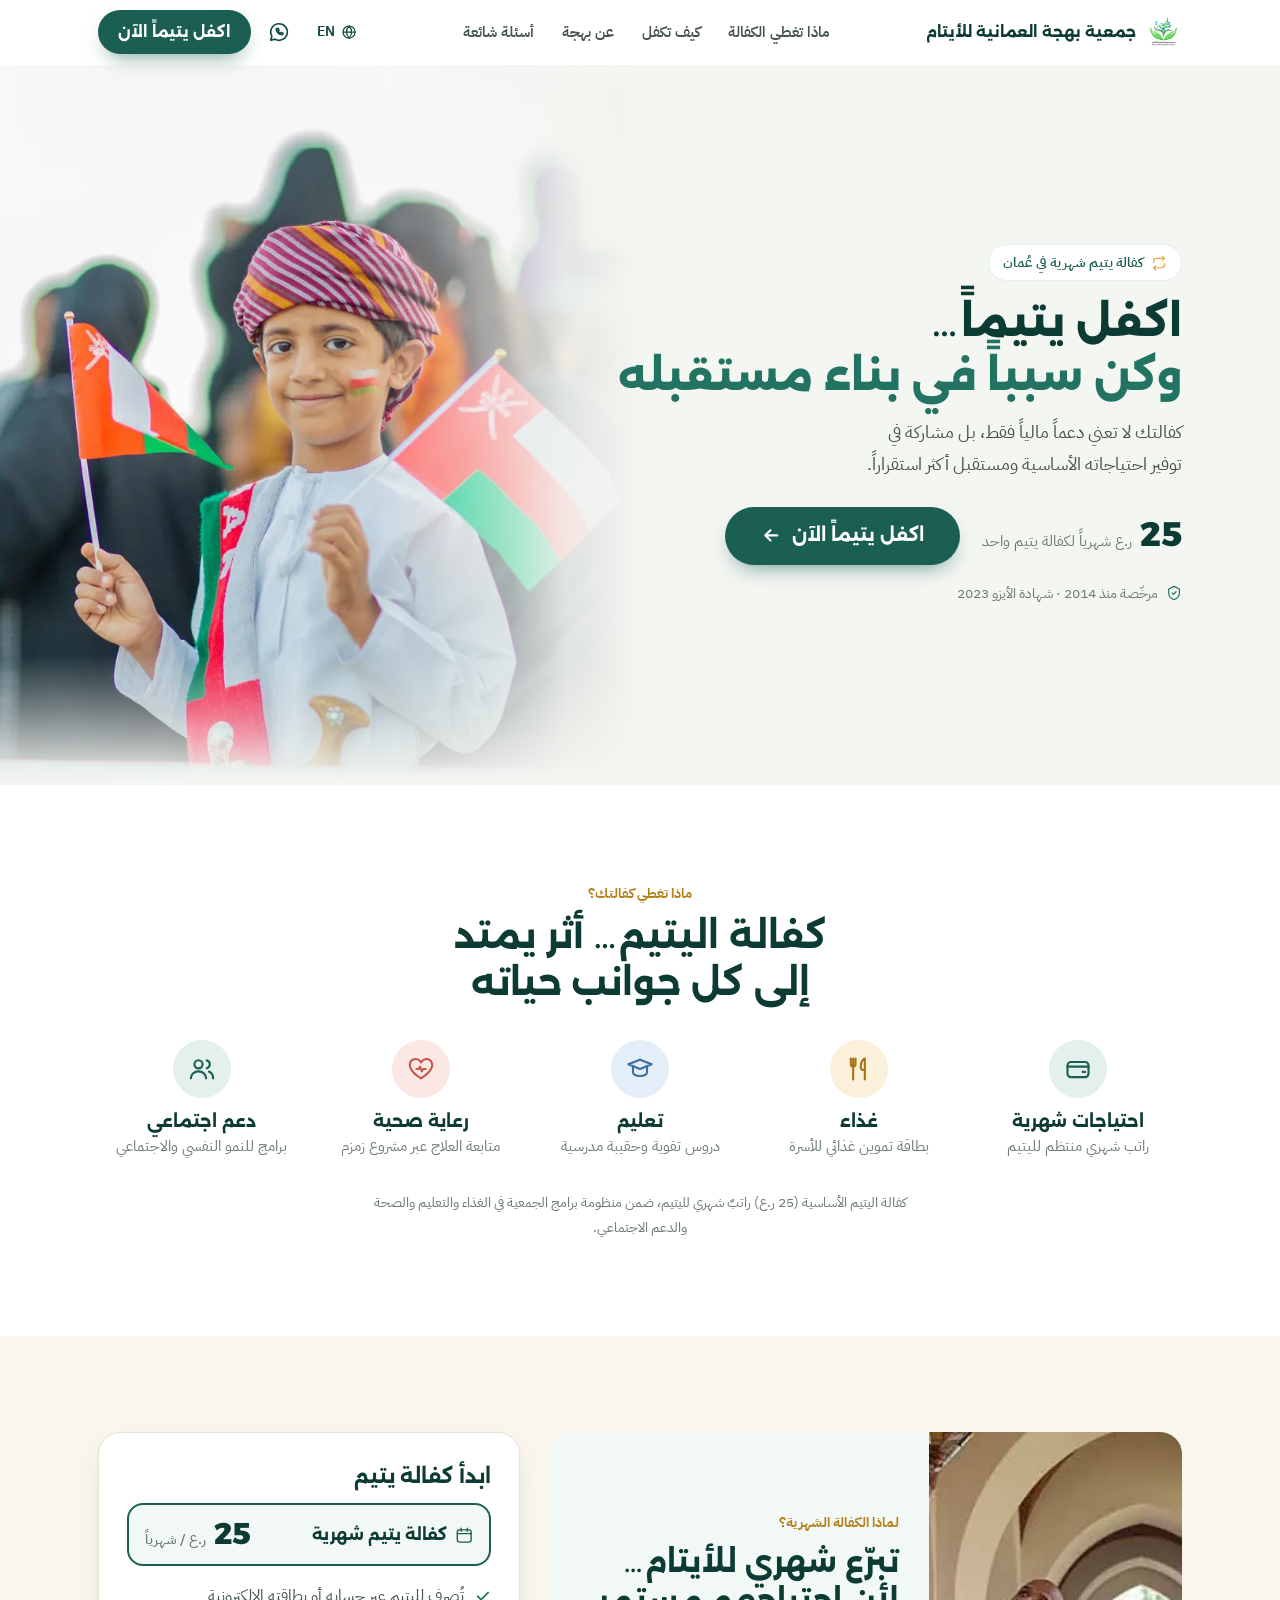
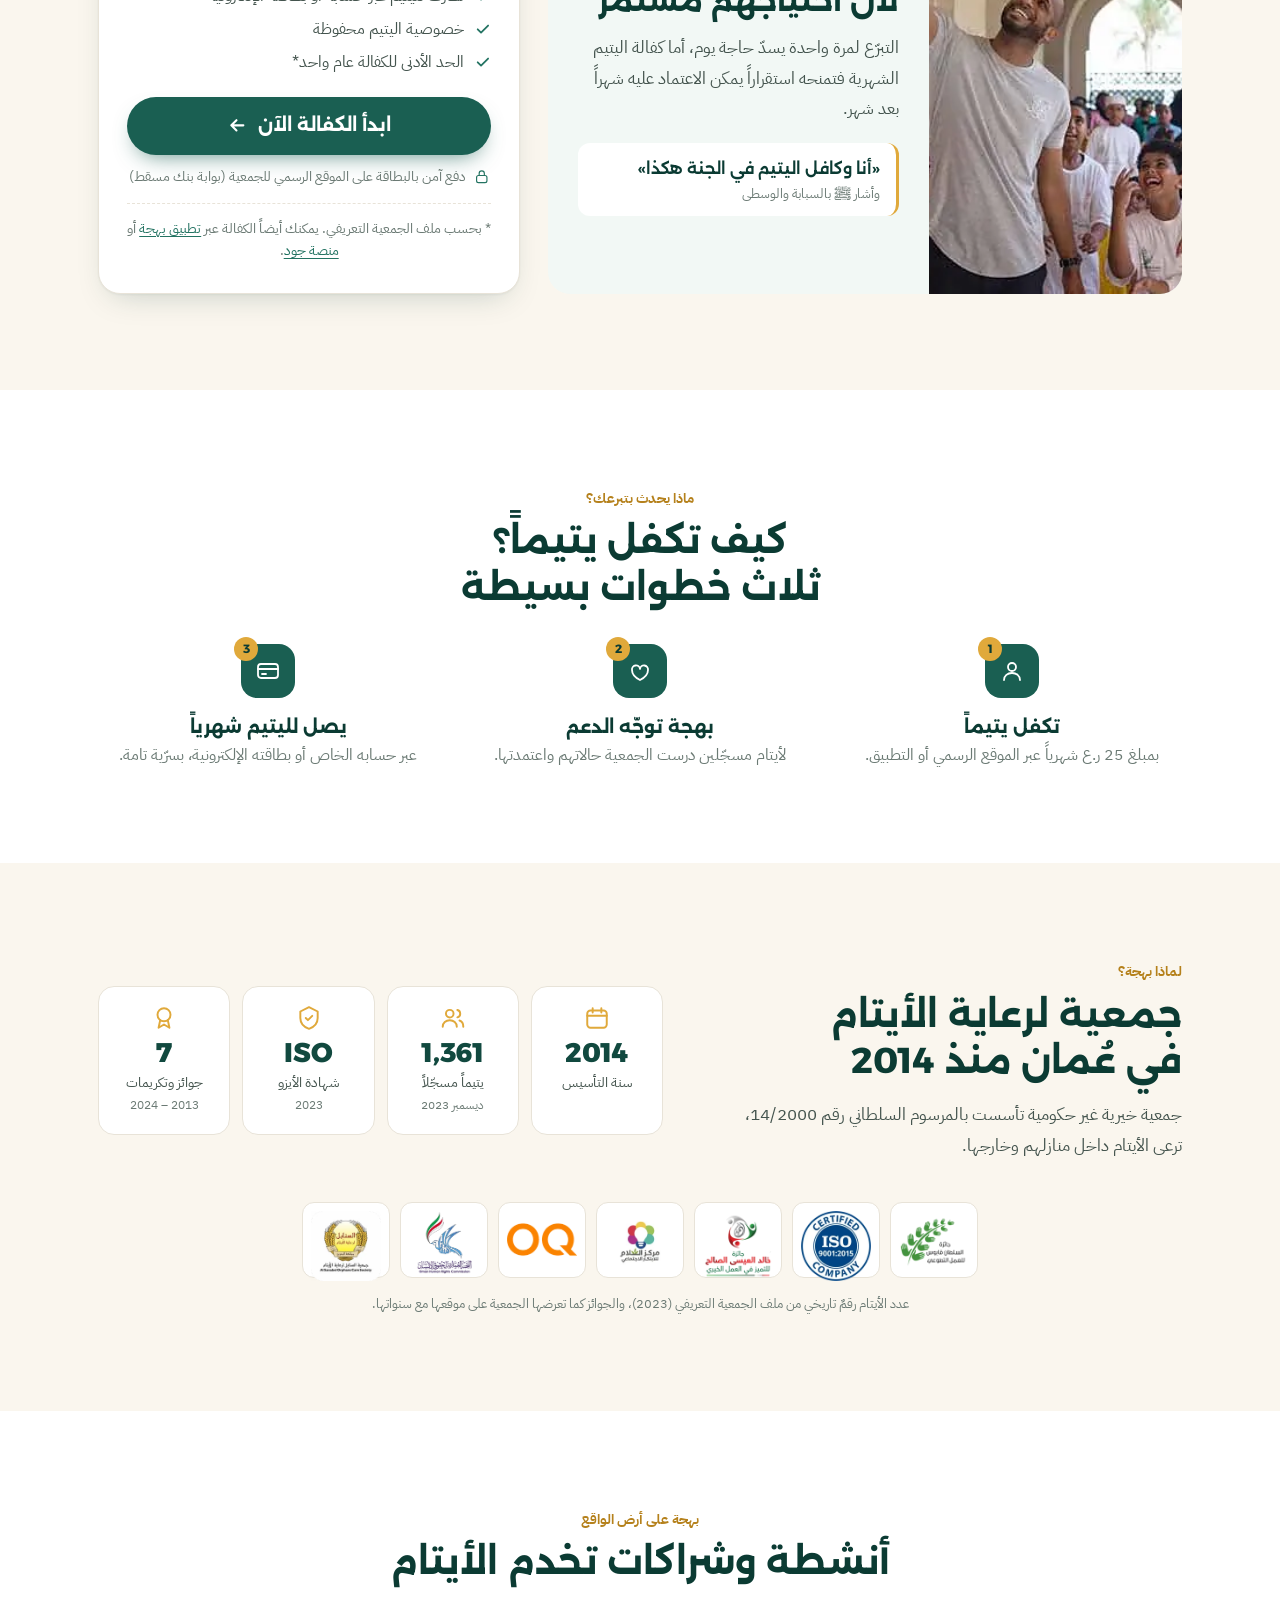
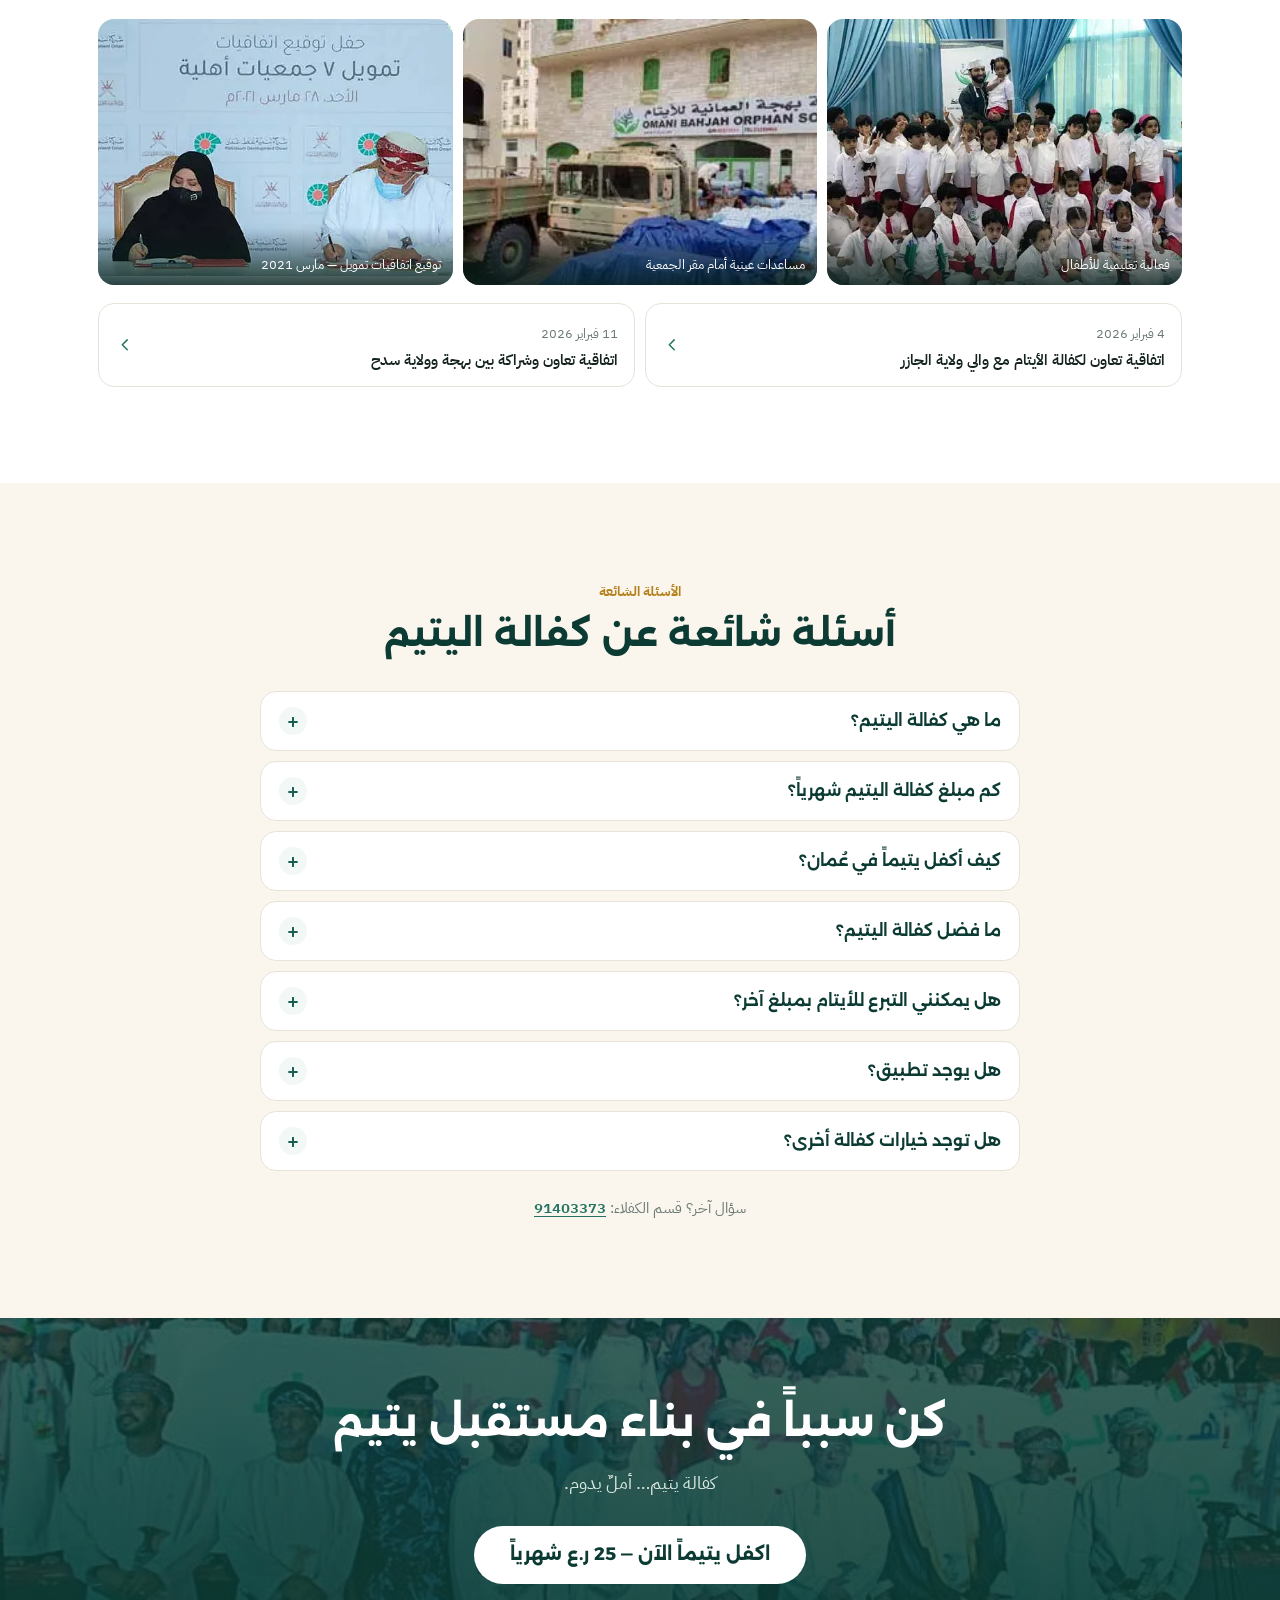
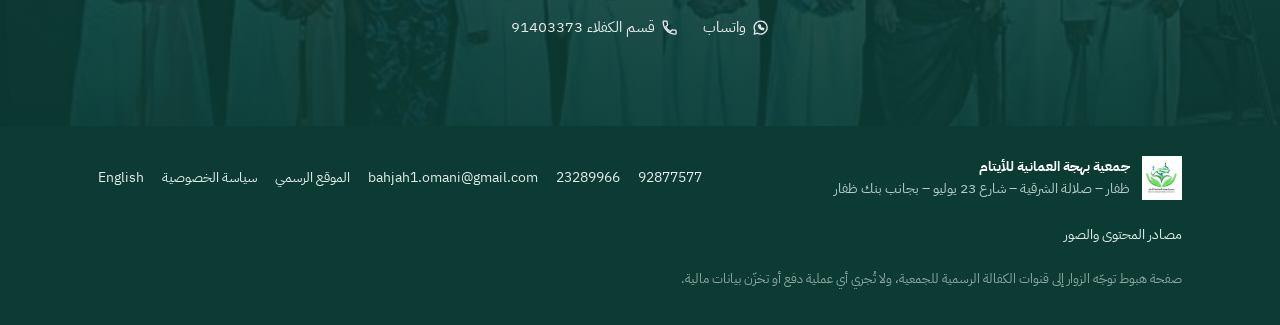
==== commit 128031be: "Add section menu bar to header (matches sister landing page) Centered in-page nav, same pattern as t" ====
--- a/index.html
+++ b/index.html
@@ -34,7 +34,7 @@
 <link rel="preconnect" href="https://fonts.gstatic.com" crossorigin>
 <link rel="stylesheet" href="https://fonts.googleapis.com/css2?family=Alexandria:wght@600;700;800&family=IBM+Plex+Sans+Arabic:wght@400;500;600;700&display=swap">
 <link rel="preload" as="image" type="image/webp" href="assets/img/hero-cover-1280.webp" imagesrcset="assets/img/hero-cover-800.webp 800w, assets/img/hero-cover-1280.webp 1280w, assets/img/hero-cover-2000.webp 2000w" imagesizes="(min-width: 960px) 65vw, 100vw">
-<link rel="stylesheet" href="assets/css/styles.css?v=20261007b">
+<link rel="stylesheet" href="assets/css/styles.css?v=20261008">
 <script>document.documentElement.classList.add('js');</script>
 
 <script type="application/ld+json">
@@ -161,6 +161,12 @@
       <img src="assets/img/bahjah-logo.webp" alt="شعار جمعية بهجة العمانية للأيتام" width="36" height="40">
       <span class="brand-name">جمعية بهجة العمانية للأيتام</span>
     </a>
+    <nav class="header-nav" aria-label="أقسام الصفحة">
+      <a href="#covers" data-track="nav" data-cta-id="nav_covers">ماذا تغطي الكفالة</a>
+      <a href="#how" data-track="nav" data-cta-id="nav_how">كيف تكفل</a>
+      <a href="#trust" data-track="nav" data-cta-id="nav_trust">عن بهجة</a>
+      <a href="#faq" data-track="nav" data-cta-id="nav_faq">أسئلة شائعة</a>
+    </nav>
     <div class="header-actions">
       <a class="lang-btn" href="en/" hreflang="en" lang="en" data-lang-switch data-track="lang" data-cta-id="header_lang_en" aria-label="Switch to English"><svg><use href="#i-globe"/></svg>EN</a>
       <a class="icon-btn" href="https://wa.me/96892877577" data-track="whatsapp" data-cta-id="header_whatsapp" aria-label="تواصل عبر واتساب" rel="noopener"><svg><use href="#i-whatsapp"/></svg></a>
--- a/assets/css/styles.css
+++ b/assets/css/styles.css
@@ -85,6 +85,10 @@
 .lang-btn:hover, .icon-btn:hover { background: var(--teal-50); }
 .icon-btn svg { width: 22px; height: 22px; }
 .header-cta { display: none; }
+.header-cta, .brand-name { white-space: nowrap; }
+.header-nav { display: none; align-items: center; gap: 4px; }
+.header-nav a { display: inline-flex; align-items: center; min-height: 44px; padding: 0 12px; border-radius: 999px; color: var(--ink-2); text-decoration: none; font: 600 15px/1 var(--f-body); white-space: nowrap; transition: color .2s, background .2s; }
+.header-nav a:hover { color: var(--teal-900); background: var(--teal-50); }
 
 /* ---------- Hero ---------- */
 .hero { position: relative; background: linear-gradient(180deg, var(--teal-50), var(--paper)); overflow: hidden; }
@@ -307,6 +311,7 @@
   body { padding-bottom: 0; }
   .sticky-cta { display: none; }
   .header-cta { display: inline-flex; }
+  .header-nav { display: flex; margin-inline: auto; }
   .section { padding: 96px 0; }
   .hero { --hero-bg: #f4f6f2; background: var(--hero-bg); min-height: clamp(560px, 80vh, 720px); display: flex; align-items: center; }
   .hero-grid { grid-template-columns: minmax(0, 560px); padding-block: 72px; }
@@ -330,3 +335,9 @@
   .footer-links { justify-content: flex-end; }
   .footer-grid .sources, .footer-grid .copy { grid-column: 1 / -1; }
 }
+
+/* ---------- Header nav: mid-width desktop ---------- */
+@media (min-width: 960px) and (max-width: 1179px) {
+  .site-header .brand-name { display: none; }
+  .header-nav a { padding: 0 9px; font-size: 14.5px; }
+}
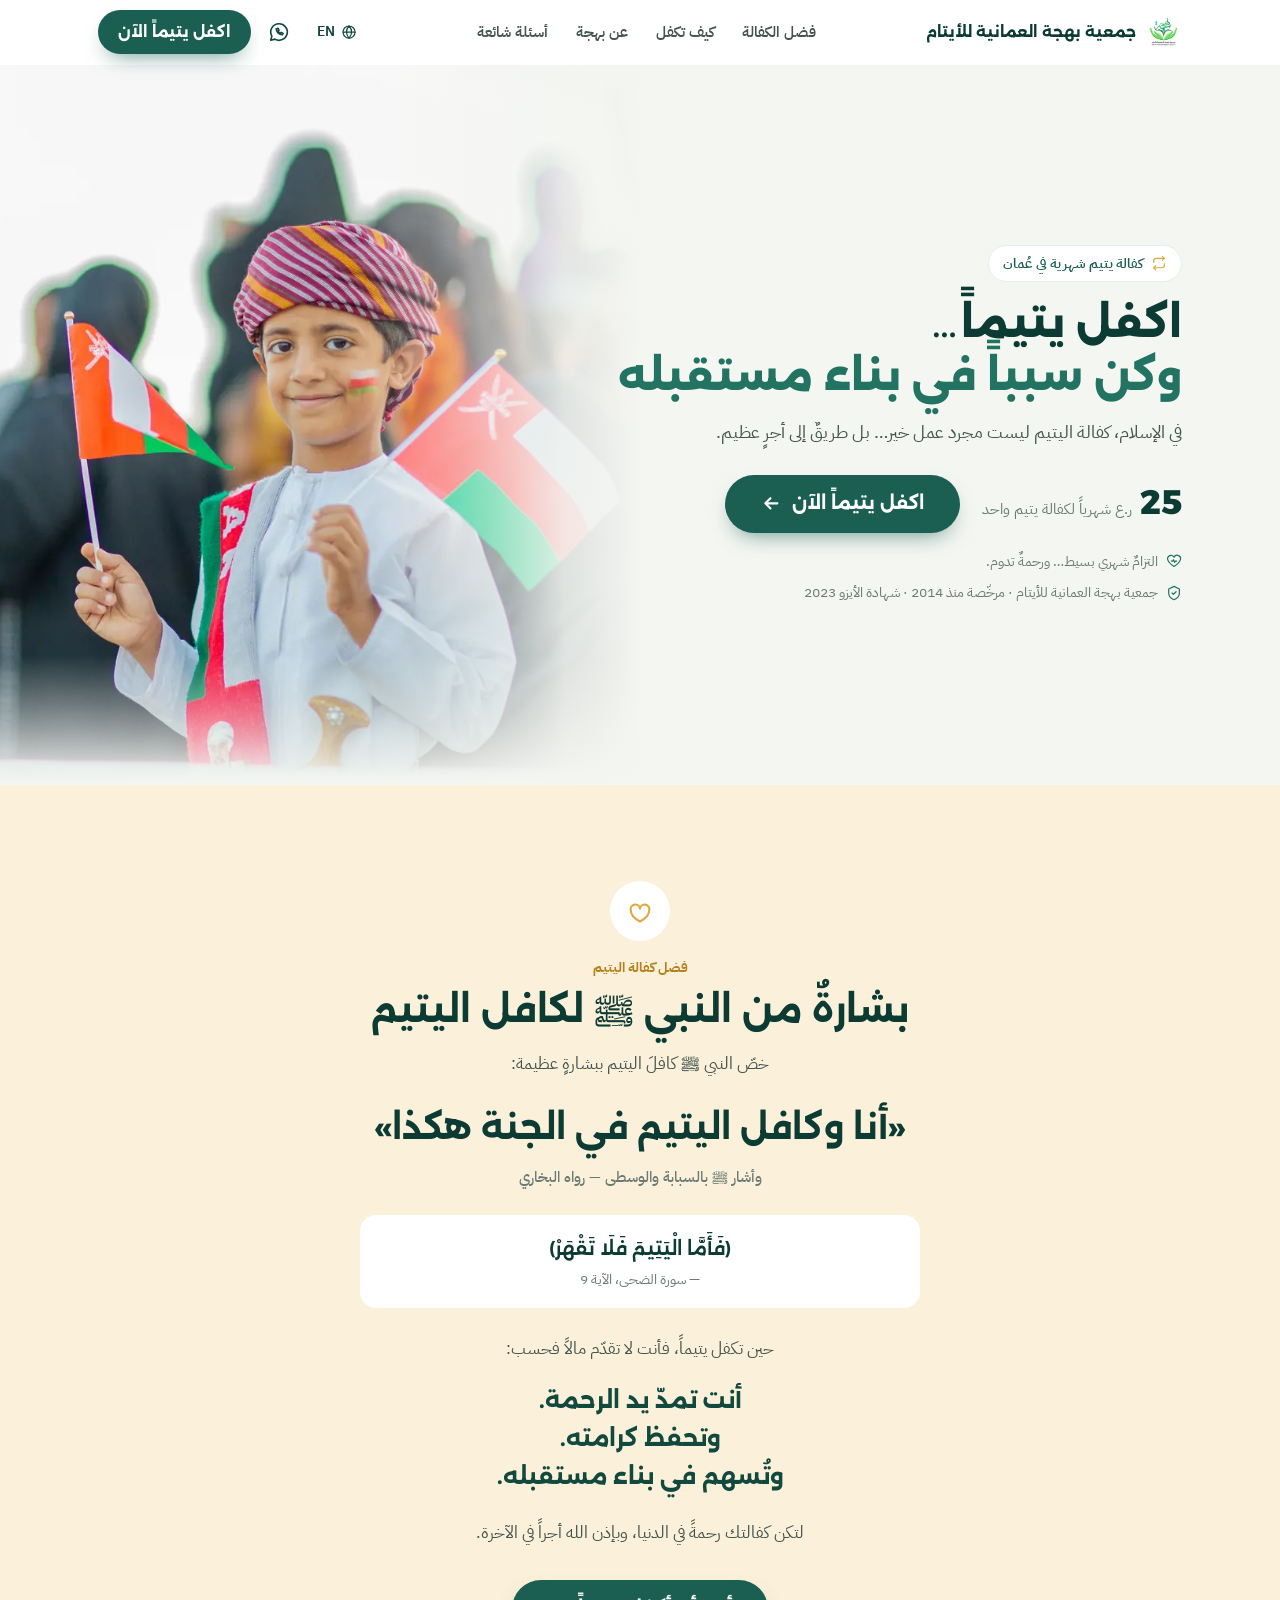
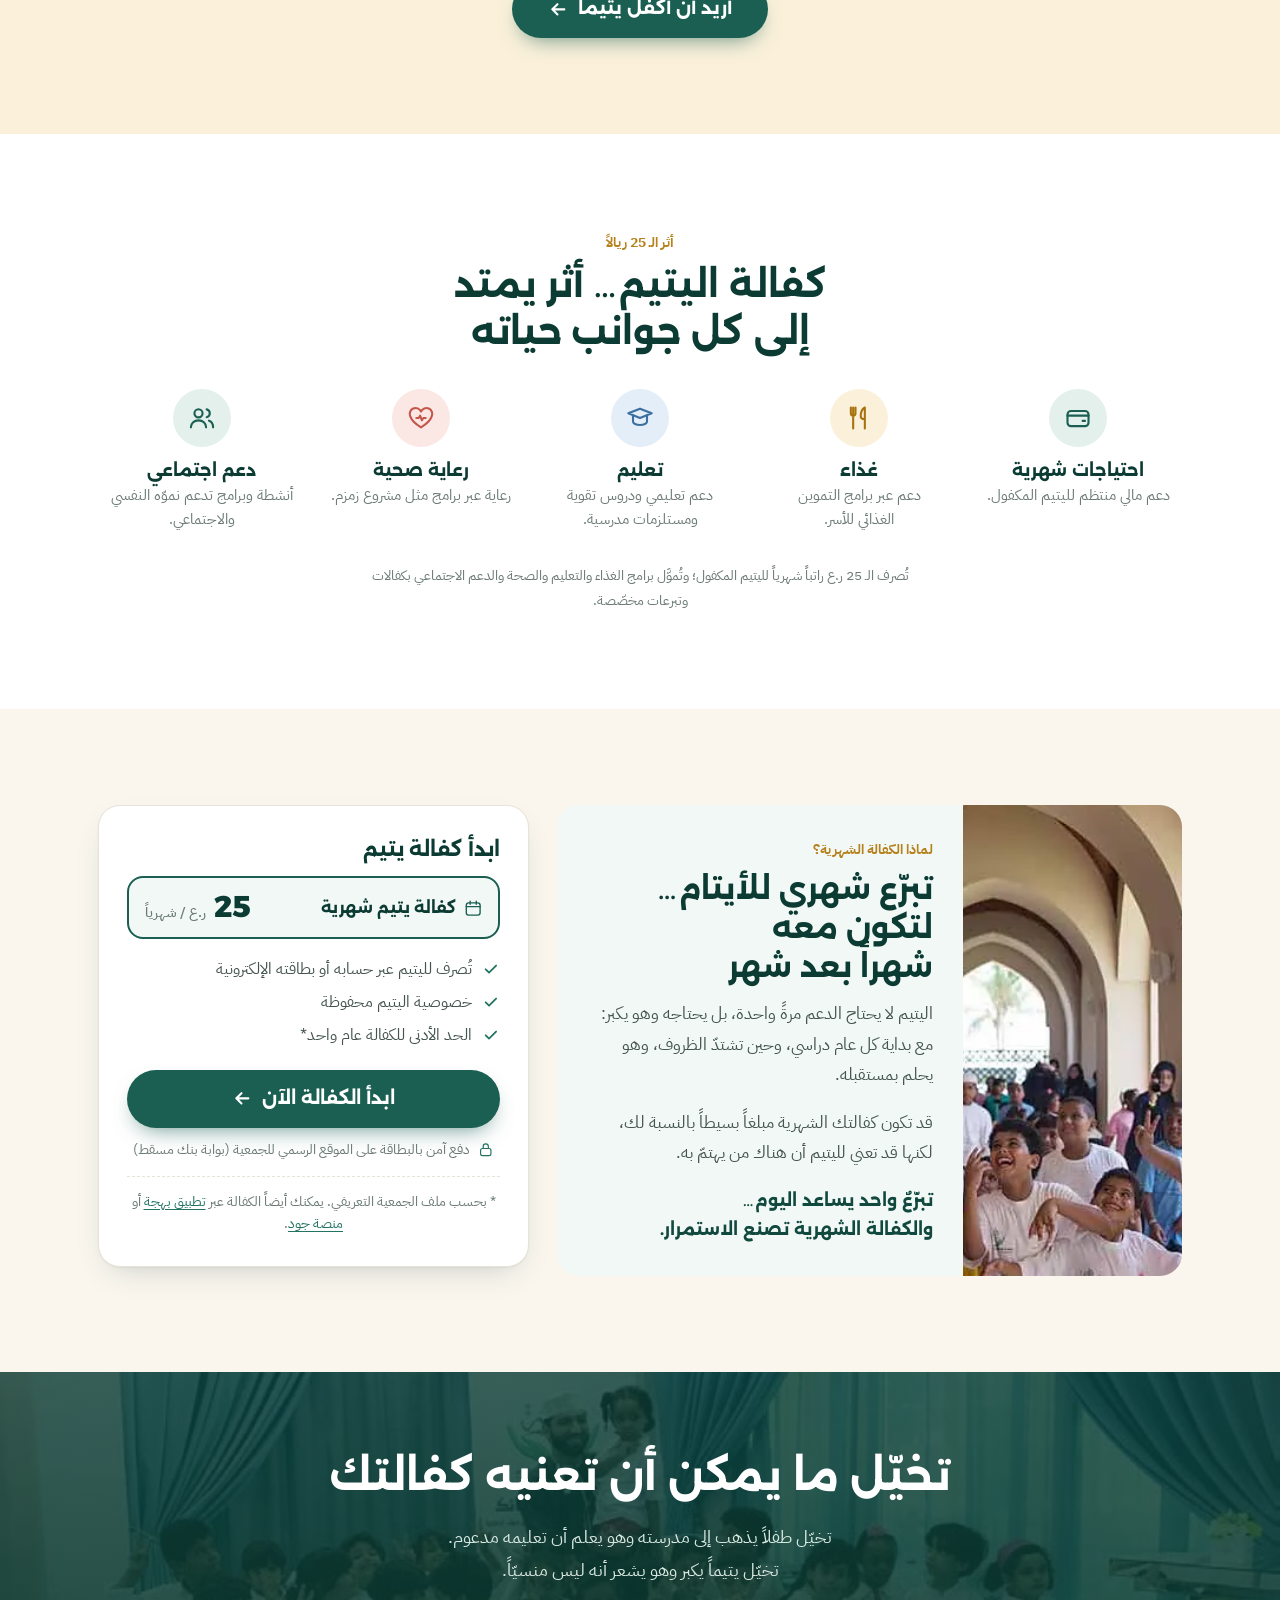
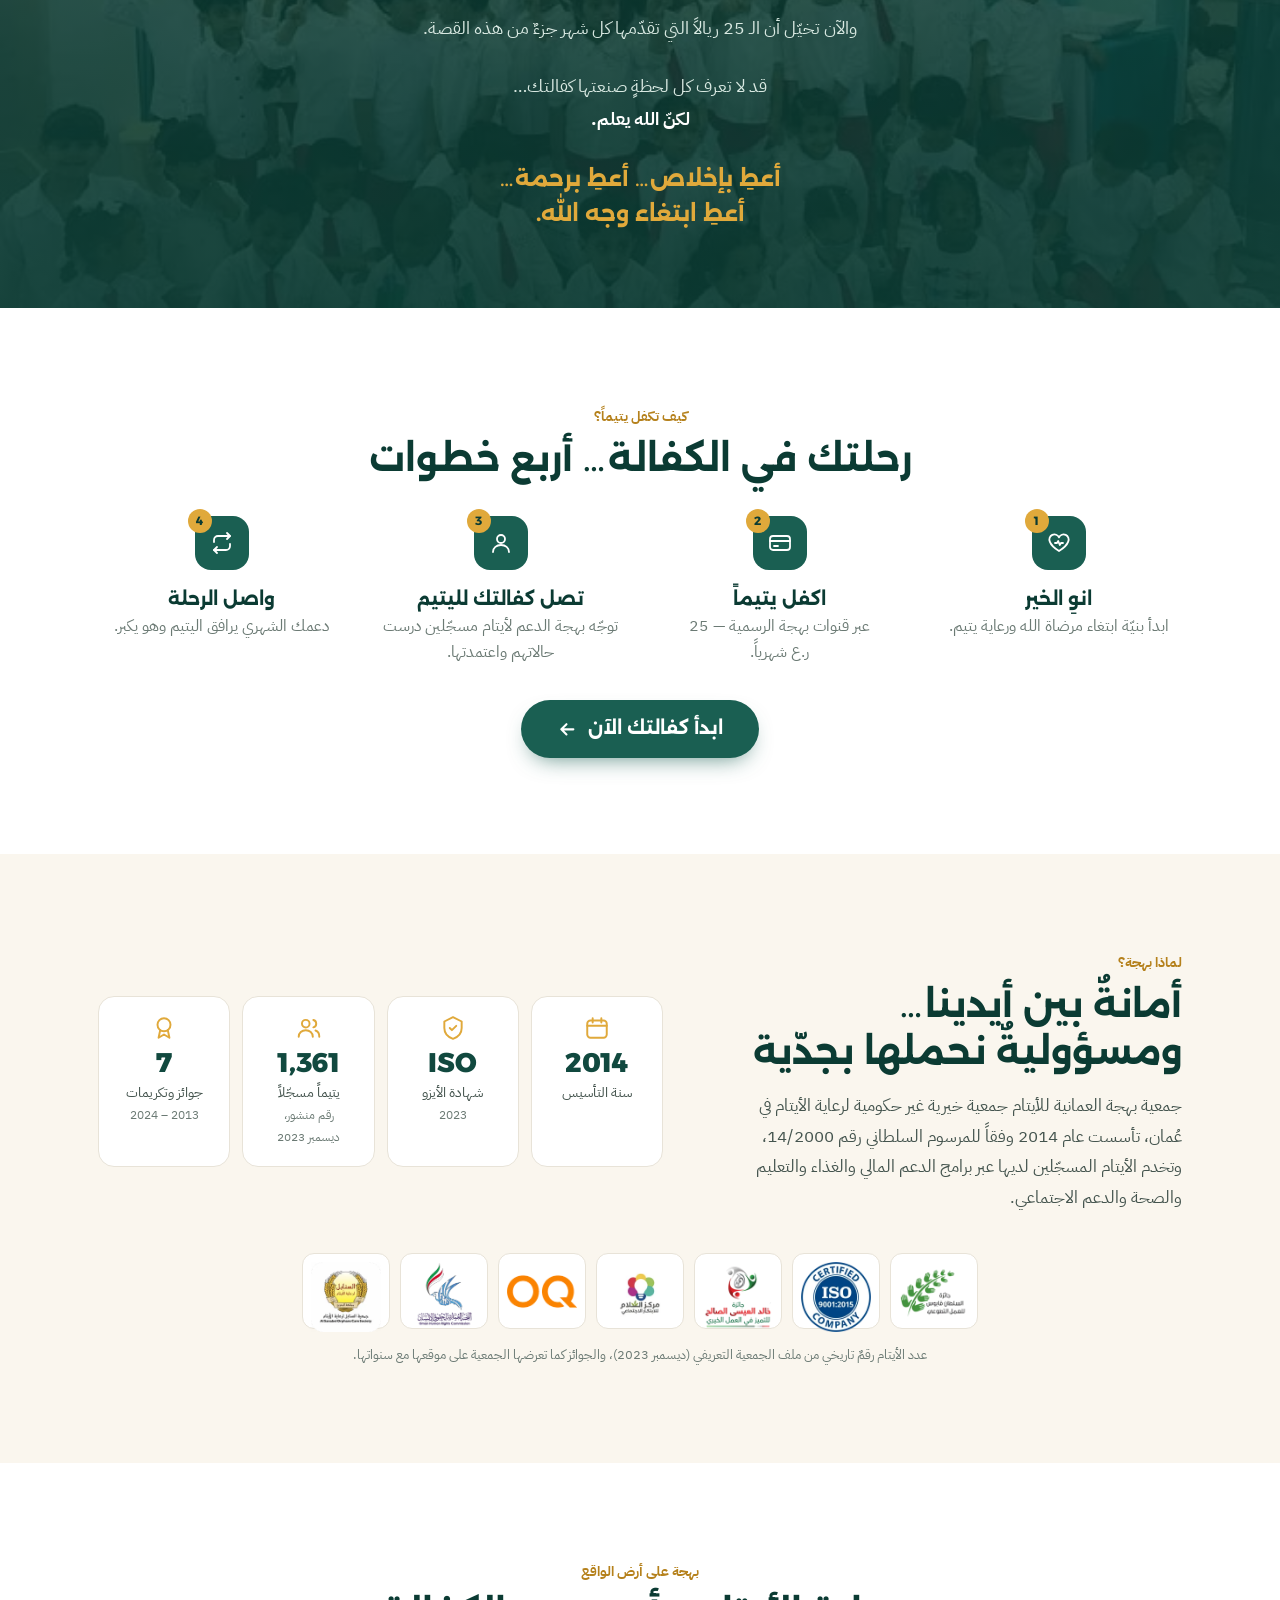
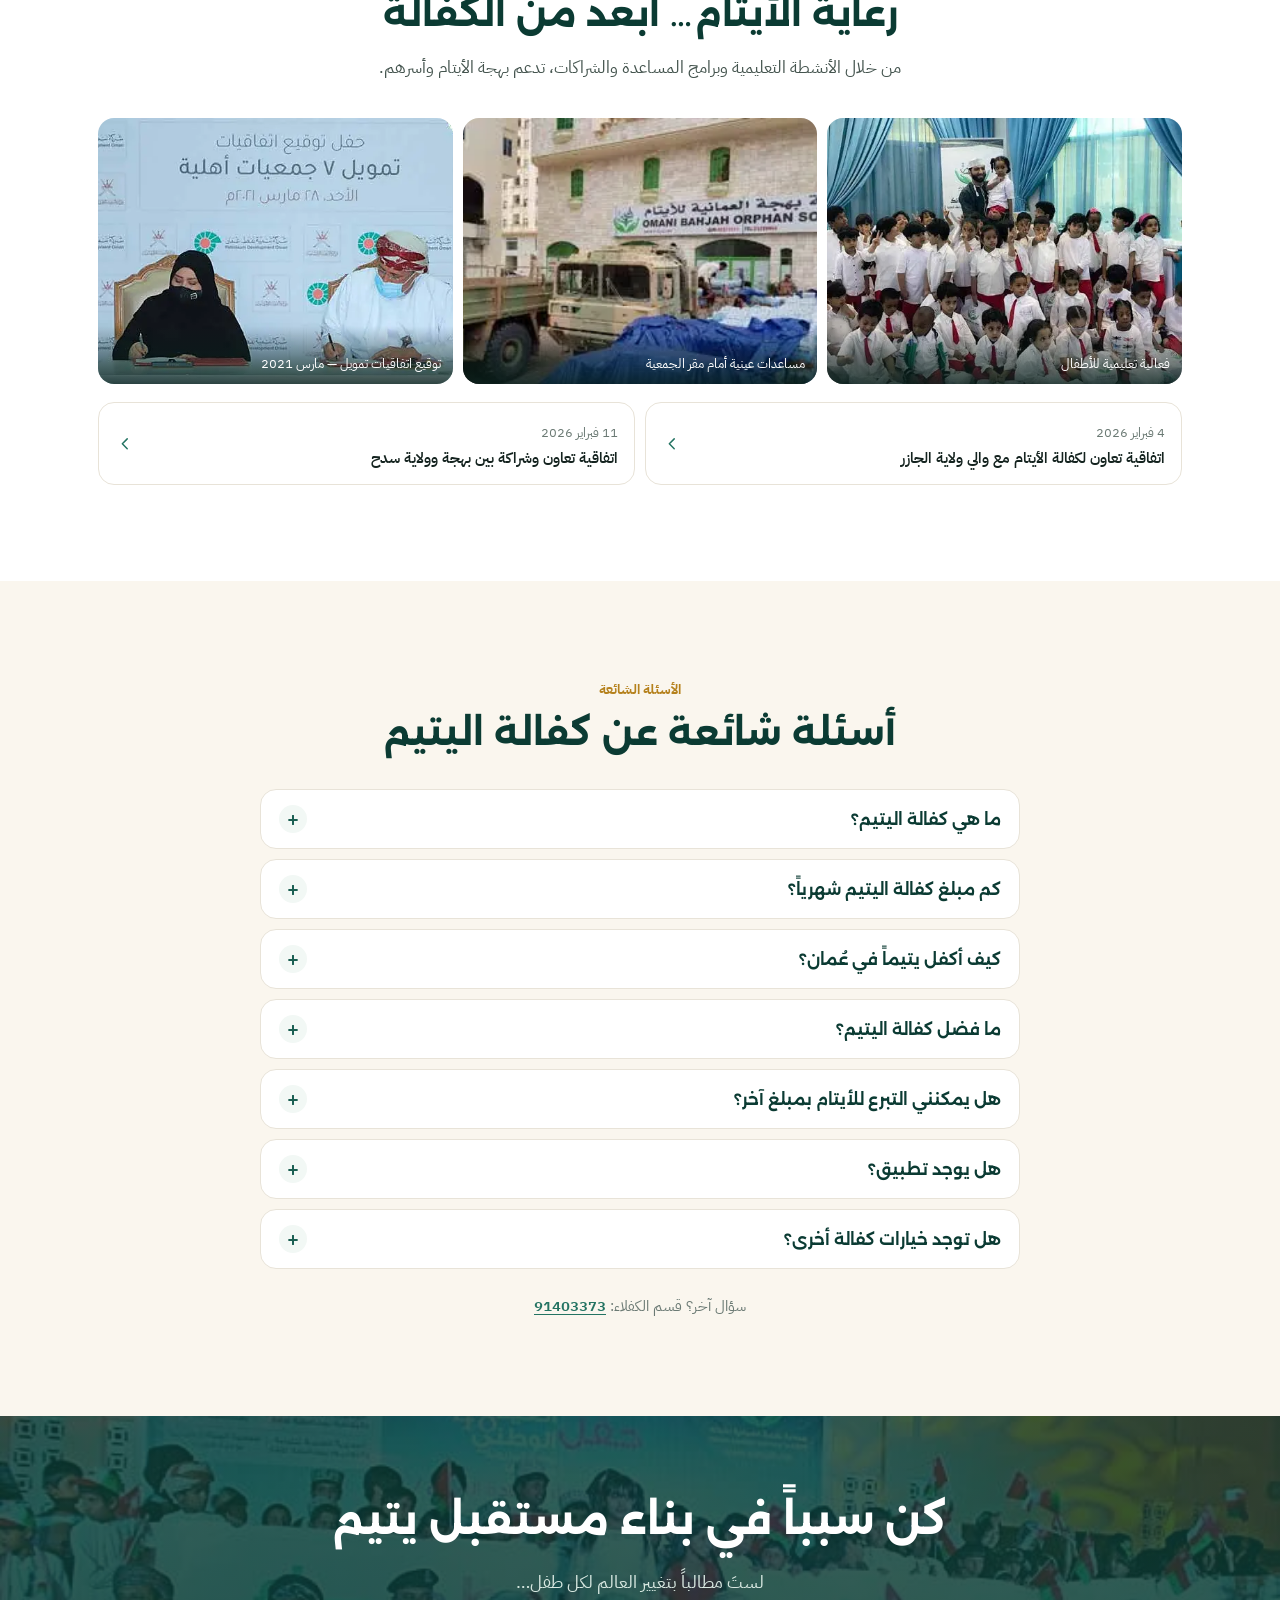
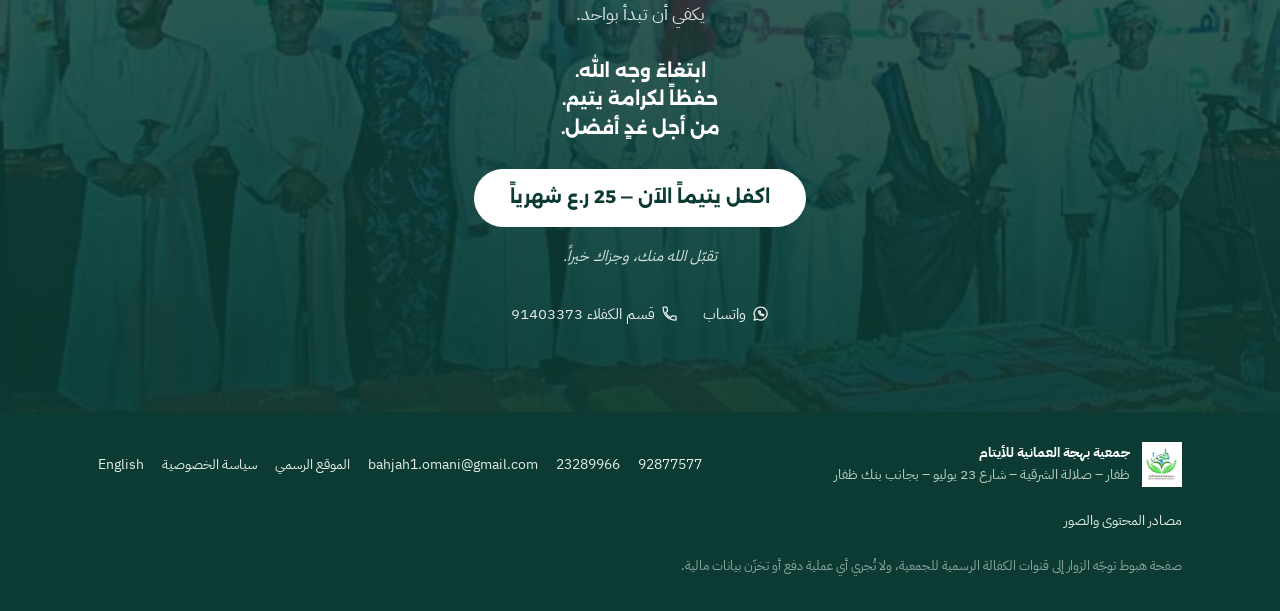
==== commit 38e435ec: "Conversion pass: mobile hero, layout fixes, shorter EN, emotional AR 1. Mobile hero: one-line lede s" ====
--- a/index.html
+++ b/index.html
@@ -34,7 +34,7 @@
 <link rel="preconnect" href="https://fonts.gstatic.com" crossorigin>
 <link rel="stylesheet" href="https://fonts.googleapis.com/css2?family=Alexandria:wght@600;700;800&family=IBM+Plex+Sans+Arabic:wght@400;500;600;700&display=swap">
 <link rel="preload" as="image" type="image/webp" href="assets/img/hero-cover-1280.webp" imagesrcset="assets/img/hero-cover-800.webp 800w, assets/img/hero-cover-1280.webp 1280w, assets/img/hero-cover-2000.webp 2000w" imagesizes="(min-width: 960px) 65vw, 100vw">
-<link rel="stylesheet" href="assets/css/styles.css?v=20261008">
+<link rel="stylesheet" href="assets/css/styles.css?v=20261008c">
 <script>document.documentElement.classList.add('js');</script>
 
 <script type="application/ld+json">
@@ -94,7 +94,7 @@
           "name": "ما فضل كفالة اليتيم؟",
           "acceptedAnswer": {
             "@type": "Answer",
-            "text": "قال رسول الله ﷺ: «أنا وكافل اليتيم في الجنة هكذا»، وأشار بالسبابة والوسطى."
+            "text": "لرعاية اليتيم مكانة عظيمة في الإسلام؛ قال رسول الله ﷺ: «أنا وكافل اليتيم في الجنة هكذا»، وأشار بالسبابة والوسطى (رواه البخاري). فكفالتك رحمةٌ اليوم، وفرصةٌ للأجر بإذن الله."
           }
         },
         {
@@ -162,7 +162,7 @@
       <span class="brand-name">جمعية بهجة العمانية للأيتام</span>
     </a>
     <nav class="header-nav" aria-label="أقسام الصفحة">
-      <a href="#covers" data-track="nav" data-cta-id="nav_covers">ماذا تغطي الكفالة</a>
+      <a href="#hadith" data-track="nav" data-cta-id="nav_why">فضل الكفالة</a>
       <a href="#how" data-track="nav" data-cta-id="nav_how">كيف تكفل</a>
       <a href="#trust" data-track="nav" data-cta-id="nav_trust">عن بهجة</a>
       <a href="#faq" data-track="nav" data-cta-id="nav_faq">أسئلة شائعة</a>
@@ -190,44 +190,62 @@
     <div class="hero-copy">
       <span class="eyebrow"><svg><use href="#i-repeat"/></svg> كفالة يتيم شهرية في عُمان</span>
       <h1 id="hero-title">اكفل يتيماً… <span class="accent">وكن سبباً في بناء مستقبله</span></h1>
-      <p class="lede">كفالتك لا تعني دعماً مالياً فقط، بل مشاركة في توفير احتياجاته الأساسية ومستقبل أكثر استقراراً.</p>
+      <p class="lede">في الإسلام، كفالة اليتيم ليست مجرد عمل خير… بل طريقٌ إلى أجرٍ عظيم.</p>
       <div class="hero-cta">
         <p class="price-tag"><b>25</b><span>ر.ع شهرياً لكفالة يتيم واحد</span></p>
         <a class="btn btn-primary btn-lg" href="https://bahjah.org.om/wp/product/%D8%A8%D8%B1%D9%86%D8%A7%D9%85%D8%AC-%D9%83%D9%81%D8%A7%D9%84%D8%A9-%D9%8A%D8%AA%D9%8A%D9%85/" data-track="sponsor" data-cta-id="hero_primary">اكفل يتيماً الآن <svg class="flip"><use href="#i-arrow"/></svg></a>
       </div>
-      <p class="hero-note"><svg><use href="#i-shield"/></svg> مرخّصة منذ 2014 · شهادة الأيزو 2023</p>
-    </div>
-  </div>
-</section>
-
-<!-- ============ 2. WHAT YOUR SPONSORSHIP PROVIDES ============ -->
+      <p class="hero-note"><svg><use href="#i-heart"/></svg> التزامٌ شهري بسيط… ورحمةٌ تدوم.</p>
+      <p class="hero-note"><svg><use href="#i-shield"/></svg> جمعية بهجة العمانية للأيتام · مرخّصة منذ 2014 · شهادة الأيزو 2023</p>
+    </div>
+  </div>
+</section>
+
+<!-- ============ 2. HADITH + QUR'AN ============ -->
+<section class="section hadith-band" id="hadith" aria-labelledby="hadith-title">
+  <div class="wrap reveal">
+    <span class="hadith-mark" aria-hidden="true"><svg><use href="#i-hands"/></svg></span>
+    <span class="kicker">فضل كفالة اليتيم</span>
+    <h2 id="hadith-title">بشارةٌ من النبي <span class="saw">ﷺ</span> لكافل اليتيم</h2>
+    <p class="prose">خصّ النبي <span class="saw">ﷺ</span> كافلَ اليتيم ببشارةٍ عظيمة:</p>
+    <blockquote class="hadith-quote">«أنا وكافل اليتيم في الجنة هكذا»<cite>وأشار <span class="saw">ﷺ</span> بالسبابة والوسطى — رواه البخاري</cite></blockquote>
+    <blockquote class="verse">﴿فَأَمَّا الْيَتِيمَ فَلَا تَقْهَرْ﴾<cite>— سورة الضحى، الآية 9</cite></blockquote>
+    <p class="prose">حين تكفل يتيماً، فأنت لا تقدّم مالاً فحسب:</p>
+    <p class="cadence"><span>أنت تمدّ يد الرحمة.</span><span>وتحفظ كرامته.</span><span>وتُسهم في بناء مستقبله.</span></p>
+    <p class="prose">لتكن كفالتك رحمةً في الدنيا، وبإذن الله أجراً في الآخرة.</p>
+    <a class="btn btn-primary btn-lg" href="https://bahjah.org.om/wp/product/%D8%A8%D8%B1%D9%86%D8%A7%D9%85%D8%AC-%D9%83%D9%81%D8%A7%D9%84%D8%A9-%D9%8A%D8%AA%D9%8A%D9%85/" data-track="sponsor" data-cta-id="hadith_cta">أريد أن أكفل يتيماً <svg class="flip"><use href="#i-arrow"/></svg></a>
+  </div>
+</section>
+
+<!-- ============ 3. OMR 25 IMPACT ============ -->
 <section class="section" id="covers" aria-labelledby="covers-title">
   <div class="wrap">
     <div class="section-head reveal">
-      <span class="kicker">ماذا تغطي كفالتك؟</span>
+      <span class="kicker">أثر الـ 25 ريالاً</span>
       <h2 id="covers-title">كفالة اليتيم… أثر يمتد إلى كل جوانب حياته</h2>
     </div>
     <ul class="covers reveal">
-      <li class="cover"><span class="cover-ico"><svg><use href="#i-wallet"/></svg></span><h3>احتياجات شهرية</h3><p>راتب شهري منتظم لليتيم</p></li>
-      <li class="cover"><span class="cover-ico"><svg><use href="#i-food"/></svg></span><h3>غذاء</h3><p>بطاقة تموين غذائي للأسرة</p></li>
-      <li class="cover"><span class="cover-ico"><svg><use href="#i-book"/></svg></span><h3>تعليم</h3><p>دروس تقوية وحقيبة مدرسية</p></li>
-      <li class="cover"><span class="cover-ico"><svg><use href="#i-heart"/></svg></span><h3>رعاية صحية</h3><p>متابعة العلاج عبر مشروع زمزم</p></li>
-      <li class="cover"><span class="cover-ico"><svg><use href="#i-users"/></svg></span><h3>دعم اجتماعي</h3><p>برامج للنمو النفسي والاجتماعي</p></li>
+      <li class="cover"><span class="cover-ico"><svg><use href="#i-wallet"/></svg></span><h3>احتياجات شهرية</h3><p>دعم مالي منتظم لليتيم المكفول.</p></li>
+      <li class="cover"><span class="cover-ico"><svg><use href="#i-food"/></svg></span><h3>غذاء</h3><p>دعم عبر برامج التموين الغذائي للأسر.</p></li>
+      <li class="cover"><span class="cover-ico"><svg><use href="#i-book"/></svg></span><h3>تعليم</h3><p>دعم تعليمي ودروس تقوية ومستلزمات مدرسية.</p></li>
+      <li class="cover"><span class="cover-ico"><svg><use href="#i-heart"/></svg></span><h3>رعاية صحية</h3><p>رعاية عبر برامج مثل مشروع زمزم.</p></li>
+      <li class="cover"><span class="cover-ico"><svg><use href="#i-users"/></svg></span><h3>دعم اجتماعي</h3><p>أنشطة وبرامج تدعم نموّه النفسي والاجتماعي.</p></li>
     </ul>
-    <p class="covers-note">كفالة اليتيم الأساسية (25 ر.ع) راتبٌ شهري لليتيم، ضمن منظومة برامج الجمعية في الغذاء والتعليم والصحة والدعم الاجتماعي.</p>
-  </div>
-</section>
-
-<!-- ============ 3. THE NEED + SPONSOR CARD ============ -->
+    <p class="covers-note">تُصرف الـ 25 ر.ع راتباً شهرياً لليتيم المكفول؛ وتُموَّل برامج الغذاء والتعليم والصحة والدعم الاجتماعي بكفالات وتبرعات مخصّصة.</p>
+  </div>
+</section>
+
+<!-- ============ 4. MONTHLY SPONSORSHIP + SPONSOR CARD ============ -->
 <section class="section section-sand" id="sponsor" aria-labelledby="need-title">
   <div class="wrap need-grid">
     <article class="need-story reveal">
       <img src="assets/img/photo-outing.webp" alt="أطفال في نشاط ترفيهي نظّمته جمعية بهجة" width="691" height="399" loading="lazy">
       <div class="need-body">
         <span class="kicker">لماذا الكفالة الشهرية؟</span>
-        <h2 id="need-title">تبرّع شهري للأيتام… لأن احتياجهم مستمر</h2>
-        <p>التبرّع لمرة واحدة يسدّ حاجة يوم، أما كفالة اليتيم الشهرية فتمنحه استقراراً يمكن الاعتماد عليه شهراً بعد شهر.</p>
-        <blockquote class="hadith">«أنا وكافل اليتيم في الجنة هكذا»<small>وأشار ﷺ بالسبابة والوسطى</small></blockquote>
+        <h2 id="need-title">تبرّع شهري للأيتام… لتكون معه شهراً بعد شهر</h2>
+        <p>اليتيم لا يحتاج الدعم مرةً واحدة، بل يحتاجه وهو يكبر: مع بداية كل عام دراسي، وحين تشتدّ الظروف، وهو يحلم بمستقبله.</p>
+        <p>قد تكون كفالتك الشهرية مبلغاً بسيطاً بالنسبة لك، لكنها قد تعني لليتيم أن هناك من يهتمّ به.</p>
+        <p class="need-close">تبرّعٌ واحد يساعد اليوم…<br>والكفالة الشهرية تصنع الاستمرار.</p>
       </div>
     </article>
 
@@ -249,34 +267,48 @@
   </div>
 </section>
 
-<!-- ============ 4. YOUR IMPACT (how it works) ============ -->
+<!-- ============ 5. IMAGINE ============ -->
+<section class="final imagine" id="imagine" aria-labelledby="imagine-title">
+  <div class="final-bg" aria-hidden="true"><img src="assets/img/program-education.webp" alt="" width="689" height="382" loading="lazy"></div>
+  <div class="wrap final-inner reveal">
+    <h2 id="imagine-title">تخيّل ما يمكن أن تعنيه كفالتك</h2>
+    <p>تخيّل طفلاً يذهب إلى مدرسته وهو يعلم أن تعليمه مدعوم.<br>تخيّل يتيماً يكبر وهو يشعر أنه ليس منسيّاً.</p>
+    <p>والآن تخيّل أن الـ 25 ريالاً التي تقدّمها كل شهر جزءٌ من هذه القصة.</p>
+    <p>قد لا تعرف كل لحظةٍ صنعتها كفالتك…<br><b>لكنّ الله يعلم.</b></p>
+    <p class="imagine-close">أعطِ بإخلاص… أعطِ برحمة…<br>أعطِ ابتغاء وجه الله.</p>
+  </div>
+</section>
+
+<!-- ============ 6. HOW IT WORKS ============ -->
 <section class="section" id="how" aria-labelledby="how-title">
   <div class="wrap">
     <div class="section-head reveal">
-      <span class="kicker">ماذا يحدث بتبرعك؟</span>
-      <h2 id="how-title">كيف تكفل يتيماً؟ ثلاث خطوات بسيطة</h2>
+      <span class="kicker">كيف تكفل يتيماً؟</span>
+      <h2 id="how-title">رحلتك في الكفالة… أربع خطوات</h2>
     </div>
     <ol class="steps reveal">
-      <li class="step"><span class="step-ico"><svg><use href="#i-user"/></svg></span><div><h3>تكفل يتيماً</h3><p>بمبلغ 25 ر.ع شهرياً عبر الموقع الرسمي أو التطبيق.</p></div></li>
-      <li class="step"><span class="step-ico"><svg><use href="#i-hands"/></svg></span><div><h3>بهجة توجّه الدعم</h3><p>لأيتام مسجّلين درست الجمعية حالاتهم واعتمدتها.</p></div></li>
-      <li class="step"><span class="step-ico"><svg><use href="#i-card"/></svg></span><div><h3>يصل لليتيم شهرياً</h3><p>عبر حسابه الخاص أو بطاقته الإلكترونية، بسرّية تامة.</p></div></li>
+      <li class="step"><span class="step-ico"><svg><use href="#i-heart"/></svg></span><div><h3>انوِ الخير</h3><p>ابدأ بنيّة ابتغاء مرضاة الله ورعاية يتيم.</p></div></li>
+      <li class="step"><span class="step-ico"><svg><use href="#i-card"/></svg></span><div><h3>اكفل يتيماً</h3><p>عبر قنوات بهجة الرسمية — 25 ر.ع شهرياً.</p></div></li>
+      <li class="step"><span class="step-ico"><svg><use href="#i-user"/></svg></span><div><h3>تصل كفالتك لليتيم</h3><p>توجّه بهجة الدعم لأيتام مسجّلين درست حالاتهم واعتمدتها.</p></div></li>
+      <li class="step"><span class="step-ico"><svg><use href="#i-repeat"/></svg></span><div><h3>واصل الرحلة</h3><p>دعمك الشهري يرافق اليتيم وهو يكبر.</p></div></li>
     </ol>
-  </div>
-</section>
-
-<!-- ============ 5. WHY BAHJAH ============ -->
+    <div class="steps-cta"><a class="btn btn-primary btn-lg" href="https://bahjah.org.om/wp/product/%D8%A8%D8%B1%D9%86%D8%A7%D9%85%D8%AC-%D9%83%D9%81%D8%A7%D9%84%D8%A9-%D9%8A%D8%AA%D9%8A%D9%85/" data-track="sponsor" data-cta-id="how_cta">ابدأ كفالتك الآن <svg class="flip"><use href="#i-arrow"/></svg></a></div>
+  </div>
+</section>
+
+<!-- ============ 7. TRUST / BAHJAH ============ -->
 <section class="section section-sand" id="trust" aria-labelledby="trust-title">
   <div class="wrap">
     <div class="why-grid">
       <div class="section-head reveal">
         <span class="kicker">لماذا بهجة؟</span>
-        <h2 id="trust-title">جمعية لرعاية الأيتام في عُمان منذ 2014</h2>
-        <p>جمعية خيرية غير حكومية تأسست بالمرسوم السلطاني رقم 14/2000، ترعى الأيتام داخل منازلهم وخارجها.</p>
+        <h2 id="trust-title">أمانةٌ بين أيدينا…<br>ومسؤوليةٌ نحملها بجدّية</h2>
+        <p>جمعية بهجة العمانية للأيتام جمعية خيرية غير حكومية لرعاية الأيتام في عُمان، تأسست عام 2014 وفقاً للمرسوم السلطاني رقم 14/2000، وتخدم الأيتام المسجّلين لديها عبر برامج الدعم المالي والغذاء والتعليم والصحة والدعم الاجتماعي.</p>
       </div>
       <ul class="facts reveal">
         <li class="fact"><svg class="fact-ico"><use href="#i-calendar"/></svg><b>2014</b><span>سنة التأسيس</span></li>
-        <li class="fact"><svg class="fact-ico"><use href="#i-users"/></svg><b>1,361</b><span>يتيماً مسجّلاً</span><small>ديسمبر 2023</small></li>
         <li class="fact"><svg class="fact-ico"><use href="#i-shield"/></svg><b>ISO</b><span>شهادة الأيزو</span><small>2023</small></li>
+        <li class="fact"><svg class="fact-ico"><use href="#i-users"/></svg><b>1,361</b><span>يتيماً مسجّلاً</span><small>رقم منشور، ديسمبر 2023</small></li>
         <li class="fact"><svg class="fact-ico"><use href="#i-award"/></svg><b>7</b><span>جوائز وتكريمات</span><small>2013 – 2024</small></li>
       </ul>
     </div>
@@ -289,16 +321,17 @@
       <li><img src="assets/img/awards/ohrc.webp" alt="تكريم لجنة حقوق الإنسان 2019" title="لجنة حقوق الإنسان — 2019" width="64" height="58" loading="lazy"></li>
       <li><img src="assets/img/awards/sanabel.webp" alt="جائزة السنابل للتميز الخدمي 2016" title="جائزة السنابل — 2016" width="64" height="64" loading="lazy"></li>
     </ul>
-    <p class="awards-note">عدد الأيتام رقمٌ تاريخي من ملف الجمعية التعريفي (2023)، والجوائز كما تعرضها الجمعية على موقعها مع سنواتها.</p>
-  </div>
-</section>
-
-<!-- ============ 6. ON THE GROUND ============ -->
+    <p class="awards-note">عدد الأيتام رقمٌ تاريخي من ملف الجمعية التعريفي (ديسمبر 2023)، والجوائز كما تعرضها الجمعية على موقعها مع سنواتها.</p>
+  </div>
+</section>
+
+<!-- ============ 8. ACTIVITIES ============ -->
 <section class="section" id="news" aria-labelledby="news-title">
   <div class="wrap">
     <div class="section-head reveal">
       <span class="kicker">بهجة على أرض الواقع</span>
-      <h2 id="news-title">أنشطة وشراكات تخدم الأيتام</h2>
+      <h2 id="news-title">رعاية الأيتام… أبعد من الكفالة</h2>
+      <p>من خلال الأنشطة التعليمية وبرامج المساعدة والشراكات، تدعم بهجة الأيتام وأسرهم.</p>
     </div>
     <ul class="gallery reveal" aria-label="صور من أنشطة الجمعية">
       <li><figure><img src="assets/img/program-education.webp" alt="طلاب مدارس في إحدى فعاليات جمعية بهجة" width="689" height="382" loading="lazy"><figcaption>فعالية تعليمية للأطفال</figcaption></figure></li>
@@ -312,7 +345,7 @@
   </div>
 </section>
 
-<!-- ============ 7. FAQ ============ -->
+<!-- ============ 9. FAQ ============ -->
 <section class="section section-sand" id="faq" aria-labelledby="faq-title">
   <div class="wrap">
     <div class="section-head reveal">
@@ -334,7 +367,7 @@
       </details>
       <details>
         <summary>ما فضل كفالة اليتيم؟</summary>
-        <div><p>قال رسول الله ﷺ: «أنا وكافل اليتيم في الجنة هكذا»، وأشار بالسبابة والوسطى.</p></div>
+        <div><p>لرعاية اليتيم مكانة عظيمة في الإسلام؛ قال رسول الله ﷺ: «أنا وكافل اليتيم في الجنة هكذا»، وأشار بالسبابة والوسطى (رواه البخاري). فكفالتك رحمةٌ اليوم، وفرصةٌ للأجر بإذن الله.</p></div>
       </details>
       <details>
         <summary>هل يمكنني التبرع للأيتام بمبلغ آخر؟</summary>
@@ -359,13 +392,15 @@
   </div>
 </section>
 
-<!-- ============ 8. FINAL CTA ============ -->
+<!-- ============ 10. FINAL CTA ============ -->
 <section class="final" id="final" aria-labelledby="final-title">
   <div class="final-bg" aria-hidden="true"><img src="assets/img/photo-event.webp" alt="" width="689" height="331" loading="lazy"></div>
   <div class="wrap final-inner reveal">
     <h2 id="final-title">كن سبباً في بناء مستقبل يتيم</h2>
-    <p>كفالة يتيم… أملٌ يدوم.</p>
-    <a class="btn btn-light btn-lg" href="https://bahjah.org.om/wp/product/%D8%A8%D8%B1%D9%86%D8%A7%D9%85%D8%AC-%D9%83%D9%81%D8%A7%D9%84%D8%A9-%D9%8A%D8%AA%D9%8A%D9%85/" data-track="sponsor" data-cta-id="final_primary">اكفل يتيماً الآن — 25 ر.ع شهرياً</a>
+    <p>لستَ مطالباً بتغيير العالم لكل طفل…<br>يكفي أن تبدأ بواحد.</p>
+    <p class="final-for"><span>ابتغاءَ وجه الله.</span><span>حفظاً لكرامة يتيم.</span><span>من أجل غدٍ أفضل.</span></p>
+    <a class="btn btn-light btn-lg" href="https://bahjah.org.om/wp/product/%D8%A8%D8%B1%D9%86%D8%A7%D9%85%D8%AC-%D9%83%D9%81%D8%A7%D9%84%D8%A9-%D9%8A%D8%AA%D9%8A%D9%85/" data-track="sponsor" data-cta-id="final_primary"><span>اكفل يتيماً الآن — <span class="nowrap">25 ر.ع شهرياً</span></span></a>
+    <p class="final-dua">تقبّل الله منك، وجزاك خيراً.</p>
     <div class="final-contact">
       <a href="https://wa.me/96892877577" data-track="whatsapp" data-cta-id="final_whatsapp" rel="noopener"><svg><use href="#i-whatsapp"/></svg> واتساب</a>
       <a href="tel:+96891403373" data-track="contact" data-cta-id="final_phone_sponsors"><svg><use href="#i-phone"/></svg> قسم الكفلاء 91403373</a>
--- a/assets/css/styles.css
+++ b/assets/css/styles.css
@@ -114,7 +114,7 @@
 div.lede p:last-child { margin-bottom: 0; }
 
 /* ---------- Section scaffolding ---------- */
-.section { padding: 64px 0; }
+.section { padding: 56px 0; }
 .section-sand { background: var(--sand); }
 .section-head { max-width: 640px; margin: 0 auto 34px; text-align: center; }
 .section-head p { color: var(--ink-2); margin: 0; }
@@ -138,8 +138,9 @@
 
 /* ---------- Need + sponsor card ---------- */
 .need-grid { display: grid; gap: 20px; }
+.need-grid > * { min-width: 0; }
 .need-story { background: var(--teal-50); border-radius: var(--r-lg); overflow: hidden; display: grid; }
-.need-story img { width: 100%; aspect-ratio: 16 / 10; object-fit: cover; }
+.need-story img { width: 100%; aspect-ratio: 16 / 10; object-fit: cover; object-position: 78% 85%; }
 .need-body { padding: 22px 22px 26px; }
 .need-body h2 { font-size: clamp(22px, 5.4vw, 30px); }
 .need-body p { color: var(--ink-2); }
@@ -148,10 +149,11 @@
 
 .sponsor-card { background: var(--paper); border: 1px solid var(--line); border-radius: var(--r-lg); padding: 24px 22px; box-shadow: var(--shadow); align-self: start; }
 .sponsor-card h3 { font-size: 20px; margin-bottom: 14px; }
-.plan-opt { display: flex; align-items: center; justify-content: space-between; gap: 10px; padding: 14px 16px; margin-bottom: 18px; border: 2px solid var(--teal-700); border-radius: var(--r-md); background: var(--teal-50); }
+.plan-opt { display: flex; flex-wrap: wrap; align-items: center; justify-content: space-between; gap: 6px 10px; padding: 14px 16px; margin-bottom: 18px; border: 2px solid var(--teal-700); border-radius: var(--r-md); background: var(--teal-50); }
 .plan-opt b { font: 700 16px/1.4 var(--f-display); color: var(--teal-900); display: flex; align-items: center; gap: 8px; }
 .plan-opt b svg { color: var(--teal-700); }
-.plan-amount { font: 800 30px/1 var(--f-display); color: var(--teal-900); white-space: nowrap; }
+.plan-amount { font: 800 30px/1 var(--f-display); color: var(--teal-900); white-space: nowrap; flex: none; }
+.plan-amount small { white-space: nowrap; }
 .plan-amount small { font: 500 14px var(--f-body); color: var(--muted); }
 .checks { display: grid; gap: 8px; margin: 0 0 22px; }
 .checks li { display: flex; gap: 10px; align-items: flex-start; font-size: 15.5px; color: var(--ink-2); line-height: 1.6; }
@@ -213,13 +215,12 @@
 .faq-more a { font-weight: 600; }
 .app-links { display: flex; gap: 8px; flex-wrap: wrap; margin-top: 10px; }
 
-/* ---------- Emotional intro (EN) ---------- */
-.intro { max-width: 720px; text-align: center; }
-.intro p { color: var(--ink-2); font-size: 18px; }
+/* ---------- Verse + cadence (Hadith band) ---------- */
 .verse { margin: 6px auto 26px; max-width: 560px; padding: 18px 22px; background: var(--teal-50); border-radius: var(--r-md); font: 600 19px/1.7 var(--f-display); color: var(--teal-900); }
 .verse cite { display: block; margin-top: 4px; font: 400 14px/1.5 var(--f-body); font-style: normal; color: var(--muted); }
 .cadence { margin: 0; font: 700 clamp(19px, 4.6vw, 23px)/1.65 var(--f-display); color: var(--teal-800) !important; }
 .cadence span { display: block; }
+.saw { font-family: var(--f-body); font-weight: 400; font-size: .82em; }
 
 /* ---------- Hadith band (EN) ---------- */
 .hadith-band { background: var(--gold-100); text-align: center; }
@@ -230,6 +231,8 @@
 .hadith-quote { max-width: 780px; margin: 22px auto 26px; padding: 0; font: 700 clamp(23px, 5.4vw, 34px)/1.5 var(--f-display); color: var(--teal-900); }
 .hadith-quote cite { display: block; margin-top: 12px; font: 500 15px/1.6 var(--f-body); font-style: normal; color: var(--muted); }
 .hadith-band .btn { margin-top: 14px; }
+.hadith-band .verse { background: var(--paper); }
+.hadith-band .cadence { margin: 0 auto 1em; }
 
 /* ---------- Monthly + Imagine + Final micro-copy (EN) ---------- */
 .need-close { font: 700 17px/1.7 var(--f-display); color: var(--teal-800) !important; margin-bottom: 0; }
@@ -238,6 +241,7 @@
 .imagine .imagine-close { margin-bottom: 0; font: 700 clamp(18px, 4.4vw, 22px)/1.6 var(--f-display); color: var(--gold-500); }
 .final-for { font: 700 clamp(18px, 4.4vw, 22px)/1.6 var(--f-display); color: #fff !important; }
 .final-for span { display: block; }
+.imagine-close, .final-for, .need-close { text-wrap: balance; }
 .final .final-dua { margin: 16px 0 0; font-size: 15px; font-style: italic; color: #cfe3da; }
 
 /* ---------- Final CTA ---------- */
@@ -322,8 +326,8 @@
   .hero-copy { margin: 0; padding: 0; }
   .hero h1 { font-size: min(42px, 3.2vw); text-wrap: wrap; }
   .hero h1 .accent { white-space: nowrap; }
-  .need-grid { grid-template-columns: 1.5fr 1fr; gap: 28px; align-items: stretch; }
-  .need-story { grid-template-columns: .8fr 1.2fr; }
+  .need-grid { grid-template-columns: 1.45fr 1fr; gap: 28px; align-items: stretch; }
+  .need-story { grid-template-columns: .7fr 1.3fr; }
   .need-story img { height: 100%; aspect-ratio: auto; }
   .need-body { padding: 32px 30px; align-self: center; }
   .sponsor-card { padding: 30px 28px; }
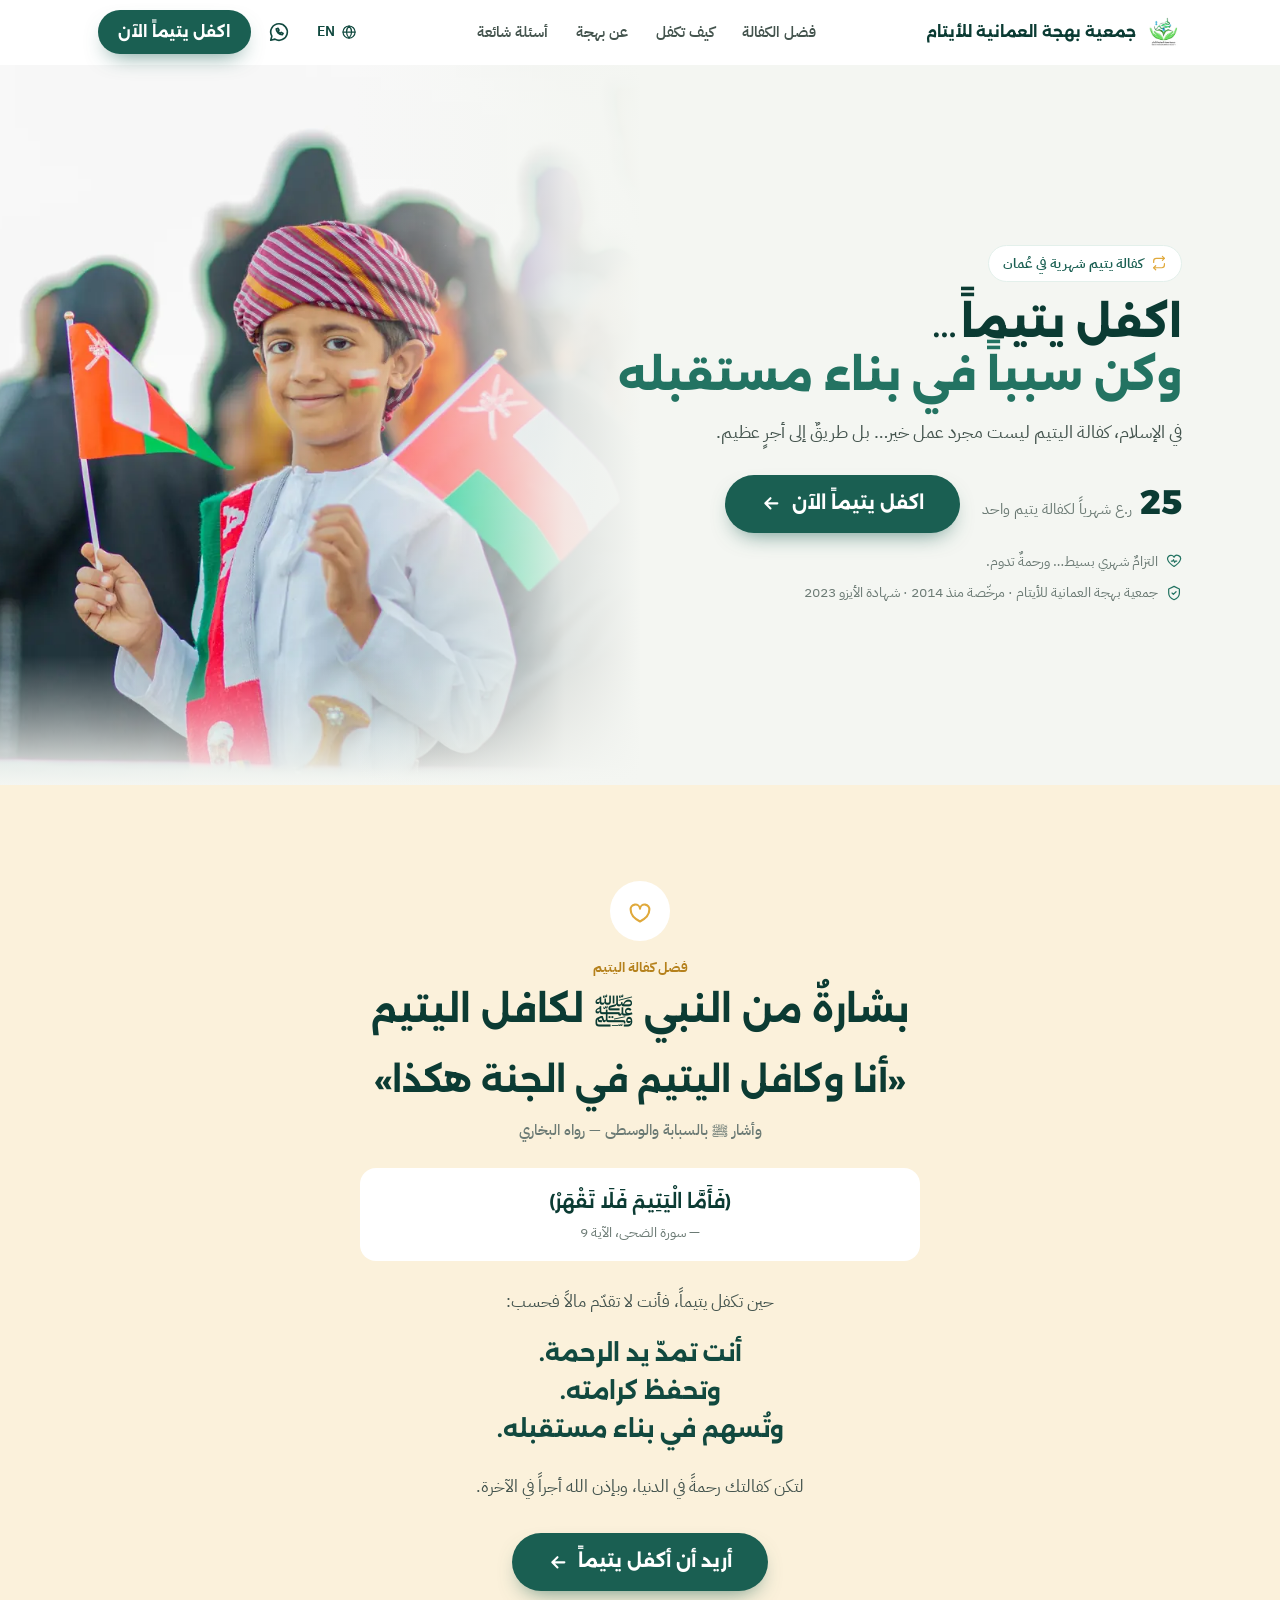
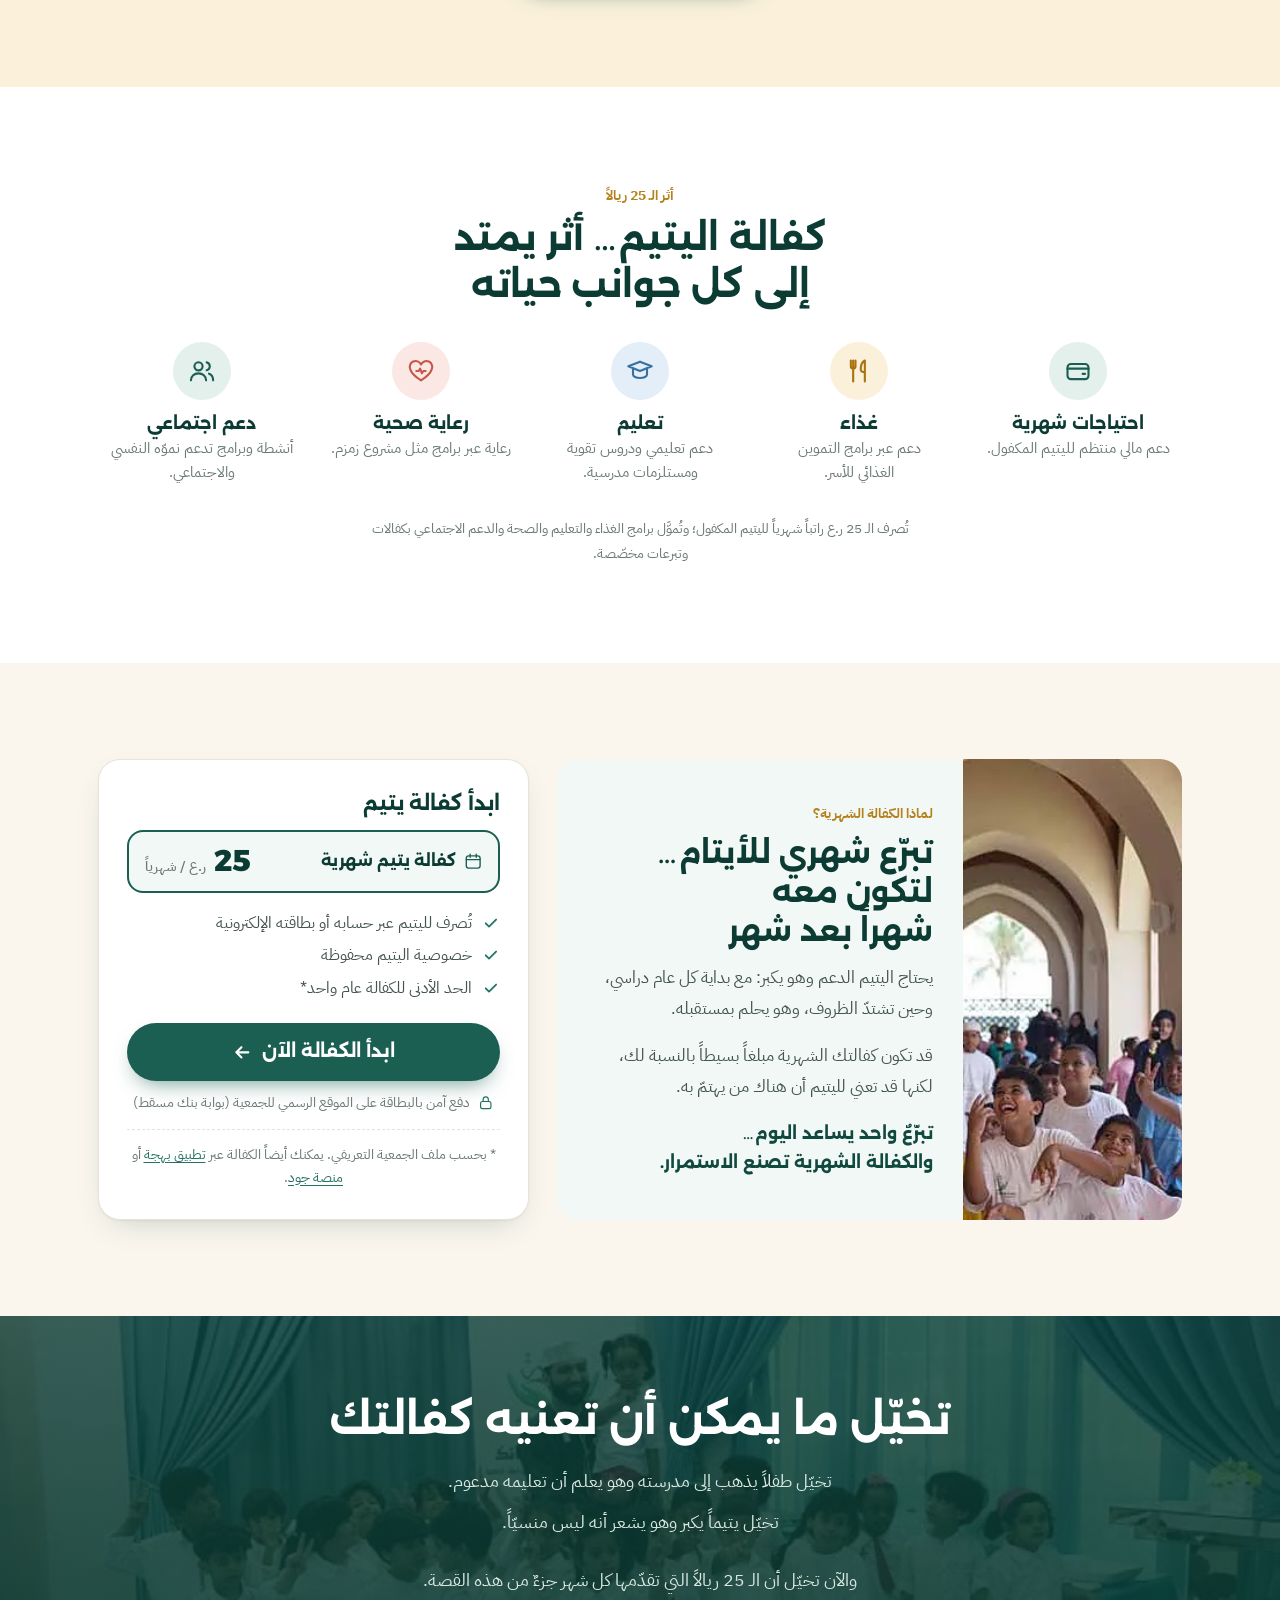
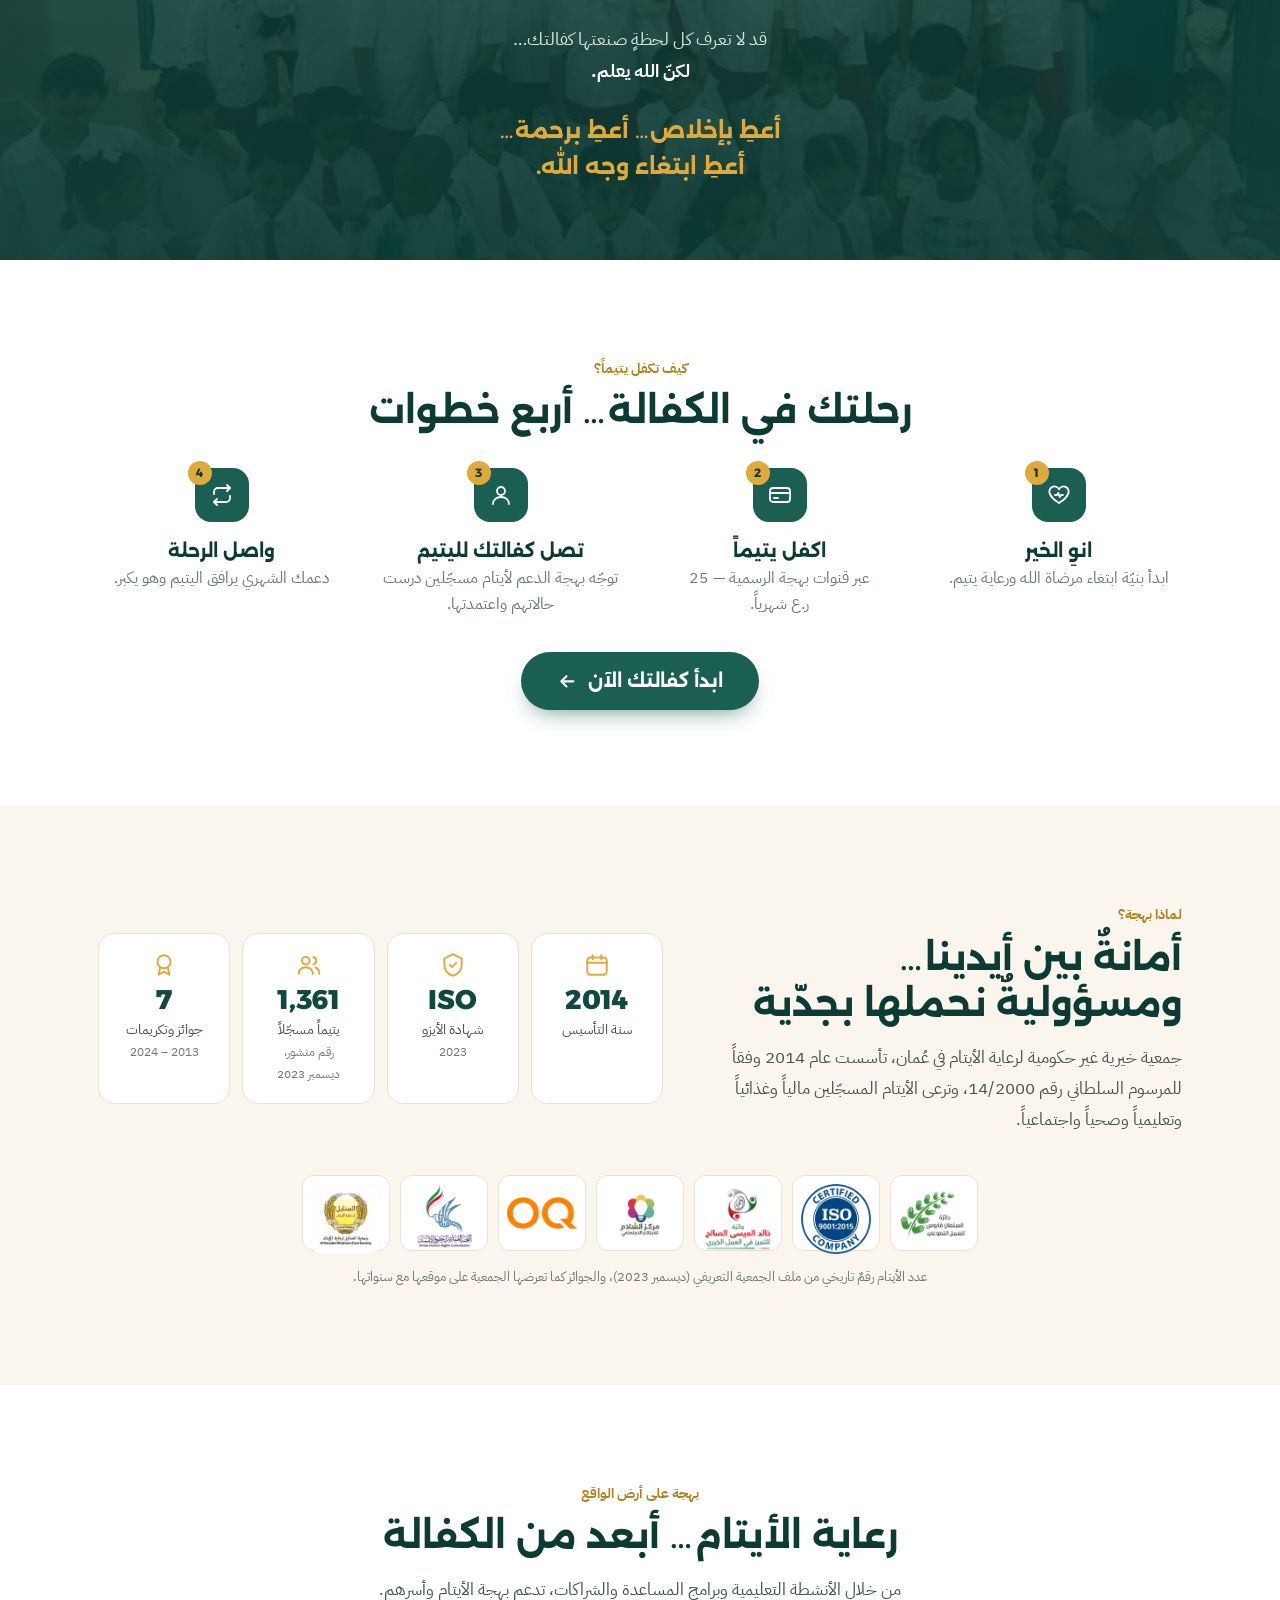
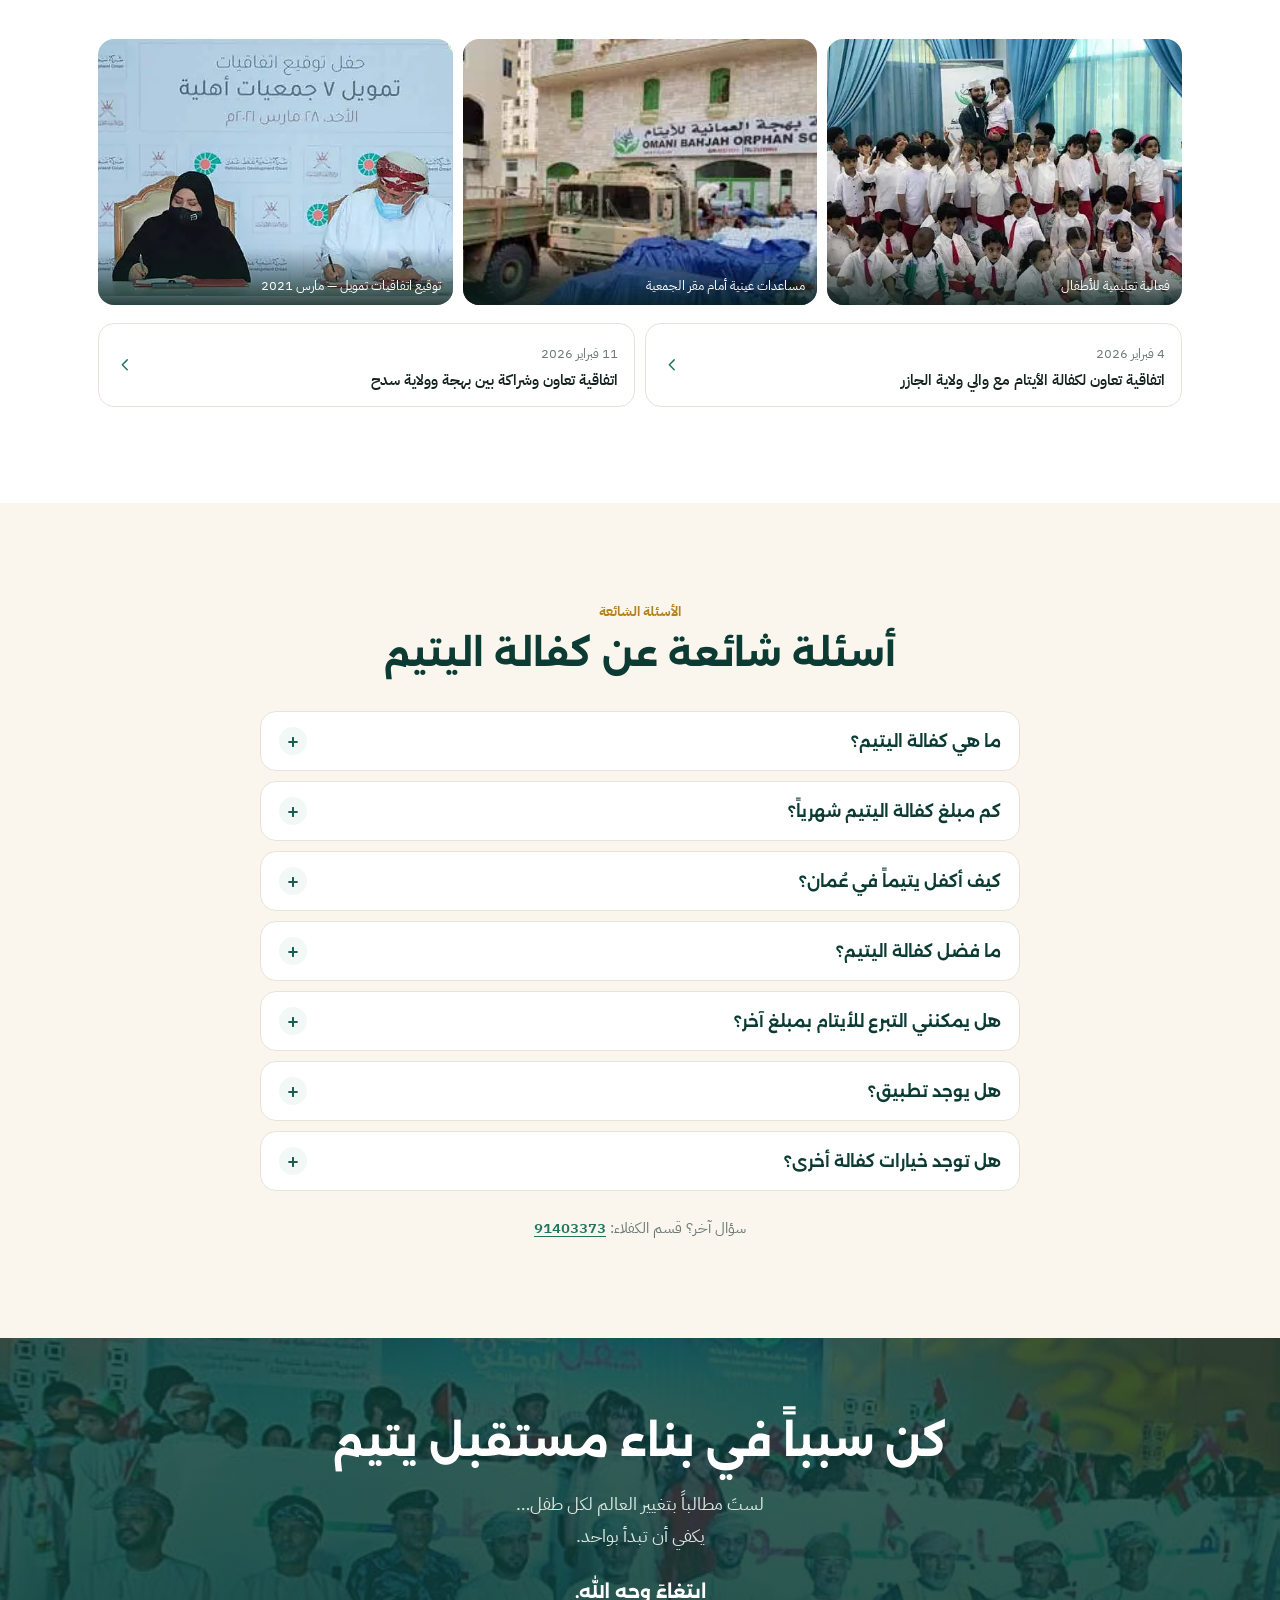
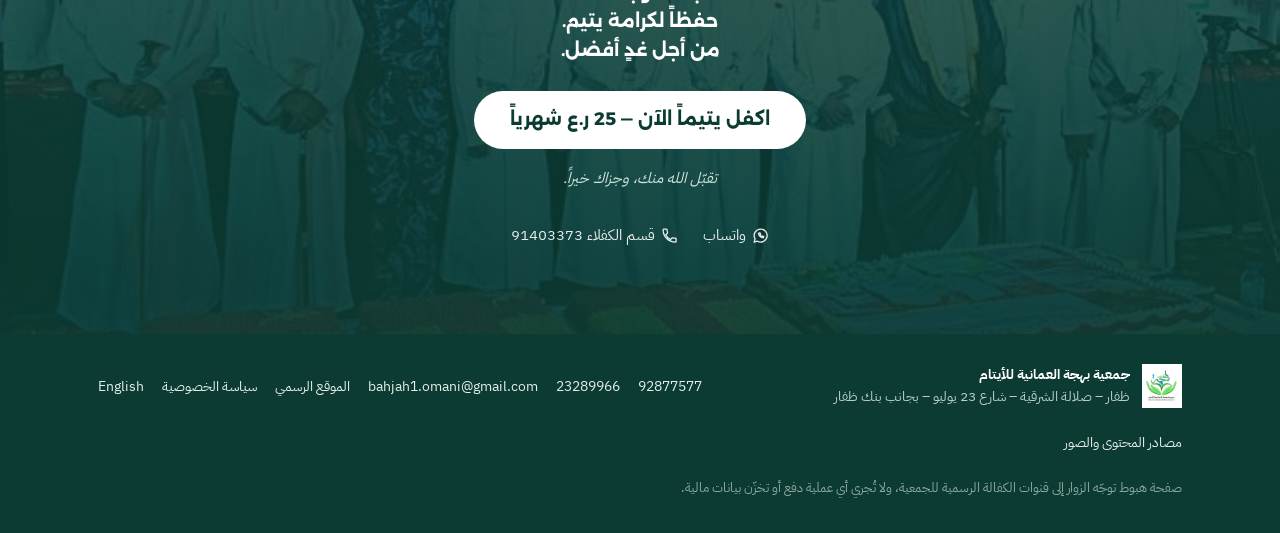
==== commit 54f41e3c: "Mobile/tablet alignment and density pass - Impact items: compact icon + text rows on phones (1 col) " ====
--- a/index.html
+++ b/index.html
@@ -34,7 +34,7 @@
 <link rel="preconnect" href="https://fonts.gstatic.com" crossorigin>
 <link rel="stylesheet" href="https://fonts.googleapis.com/css2?family=Alexandria:wght@600;700;800&family=IBM+Plex+Sans+Arabic:wght@400;500;600;700&display=swap">
 <link rel="preload" as="image" type="image/webp" href="assets/img/hero-cover-1280.webp" imagesrcset="assets/img/hero-cover-800.webp 800w, assets/img/hero-cover-1280.webp 1280w, assets/img/hero-cover-2000.webp 2000w" imagesizes="(min-width: 960px) 65vw, 100vw">
-<link rel="stylesheet" href="assets/css/styles.css?v=20261008c">
+<link rel="stylesheet" href="assets/css/styles.css?v=20261009c">
 <script>document.documentElement.classList.add('js');</script>
 
 <script type="application/ld+json">
@@ -207,7 +207,6 @@
     <span class="hadith-mark" aria-hidden="true"><svg><use href="#i-hands"/></svg></span>
     <span class="kicker">فضل كفالة اليتيم</span>
     <h2 id="hadith-title">بشارةٌ من النبي <span class="saw">ﷺ</span> لكافل اليتيم</h2>
-    <p class="prose">خصّ النبي <span class="saw">ﷺ</span> كافلَ اليتيم ببشارةٍ عظيمة:</p>
     <blockquote class="hadith-quote">«أنا وكافل اليتيم في الجنة هكذا»<cite>وأشار <span class="saw">ﷺ</span> بالسبابة والوسطى — رواه البخاري</cite></blockquote>
     <blockquote class="verse">﴿فَأَمَّا الْيَتِيمَ فَلَا تَقْهَرْ﴾<cite>— سورة الضحى، الآية 9</cite></blockquote>
     <p class="prose">حين تكفل يتيماً، فأنت لا تقدّم مالاً فحسب:</p>
@@ -243,7 +242,7 @@
       <div class="need-body">
         <span class="kicker">لماذا الكفالة الشهرية؟</span>
         <h2 id="need-title">تبرّع شهري للأيتام… لتكون معه شهراً بعد شهر</h2>
-        <p>اليتيم لا يحتاج الدعم مرةً واحدة، بل يحتاجه وهو يكبر: مع بداية كل عام دراسي، وحين تشتدّ الظروف، وهو يحلم بمستقبله.</p>
+        <p>يحتاج اليتيم الدعم وهو يكبر: مع بداية كل عام دراسي، وحين تشتدّ الظروف، وهو يحلم بمستقبله.</p>
         <p>قد تكون كفالتك الشهرية مبلغاً بسيطاً بالنسبة لك، لكنها قد تعني لليتيم أن هناك من يهتمّ به.</p>
         <p class="need-close">تبرّعٌ واحد يساعد اليوم…<br>والكفالة الشهرية تصنع الاستمرار.</p>
       </div>
@@ -272,7 +271,7 @@
   <div class="final-bg" aria-hidden="true"><img src="assets/img/program-education.webp" alt="" width="689" height="382" loading="lazy"></div>
   <div class="wrap final-inner reveal">
     <h2 id="imagine-title">تخيّل ما يمكن أن تعنيه كفالتك</h2>
-    <p>تخيّل طفلاً يذهب إلى مدرسته وهو يعلم أن تعليمه مدعوم.<br>تخيّل يتيماً يكبر وهو يشعر أنه ليس منسيّاً.</p>
+    <p class="img-lines"><span>تخيّل طفلاً يذهب إلى مدرسته وهو يعلم أن تعليمه مدعوم.</span><span>تخيّل يتيماً يكبر وهو يشعر أنه ليس منسيّاً.</span></p>
     <p>والآن تخيّل أن الـ 25 ريالاً التي تقدّمها كل شهر جزءٌ من هذه القصة.</p>
     <p>قد لا تعرف كل لحظةٍ صنعتها كفالتك…<br><b>لكنّ الله يعلم.</b></p>
     <p class="imagine-close">أعطِ بإخلاص… أعطِ برحمة…<br>أعطِ ابتغاء وجه الله.</p>
@@ -303,7 +302,7 @@
       <div class="section-head reveal">
         <span class="kicker">لماذا بهجة؟</span>
         <h2 id="trust-title">أمانةٌ بين أيدينا…<br>ومسؤوليةٌ نحملها بجدّية</h2>
-        <p>جمعية بهجة العمانية للأيتام جمعية خيرية غير حكومية لرعاية الأيتام في عُمان، تأسست عام 2014 وفقاً للمرسوم السلطاني رقم 14/2000، وتخدم الأيتام المسجّلين لديها عبر برامج الدعم المالي والغذاء والتعليم والصحة والدعم الاجتماعي.</p>
+        <p>جمعية خيرية غير حكومية لرعاية الأيتام في عُمان، تأسست عام 2014 وفقاً للمرسوم السلطاني رقم 14/2000، وترعى الأيتام المسجّلين مالياً وغذائياً وتعليمياً وصحياً واجتماعياً.</p>
       </div>
       <ul class="facts reveal">
         <li class="fact"><svg class="fact-ico"><use href="#i-calendar"/></svg><b>2014</b><span>سنة التأسيس</span></li>
--- a/assets/css/styles.css
+++ b/assets/css/styles.css
@@ -237,6 +237,8 @@
 /* ---------- Monthly + Imagine + Final micro-copy (EN) ---------- */
 .need-close { font: 700 17px/1.7 var(--f-display); color: var(--teal-800) !important; margin-bottom: 0; }
 .imagine p { max-width: 680px; margin-inline: auto; }
+.img-lines span { display: block; text-wrap: balance; }
+.img-lines span + span { margin-top: .45em; }
 .imagine p b { color: #fff; }
 .imagine .imagine-close { margin-bottom: 0; font: 700 clamp(18px, 4.4vw, 22px)/1.6 var(--f-display); color: var(--gold-500); }
 .final-for { font: 700 clamp(18px, 4.4vw, 22px)/1.6 var(--f-display); color: #fff !important; }
@@ -294,11 +296,28 @@
   * { transition: none !important; }
 }
 
+/* ---------- < 960px: compact impact rows (phones 1 col, tablets 2 cols) ---------- */
+@media (max-width: 959px) {
+  .covers { grid-template-columns: 1fr; gap: 14px; max-width: 420px; margin-inline: auto; }
+  .cover, .cover:last-child { grid-column: auto; display: grid; grid-template-columns: 52px 1fr; column-gap: 14px; align-items: center; text-align: start; padding: 0; }
+  .cover-ico { width: 52px; height: 52px; margin: 0; grid-row: span 2; align-self: center; }
+  .cover-ico svg { width: 24px; height: 24px; }
+  .cover h3 { margin: 0; align-self: end; }
+  .cover p { align-self: start; }
+  .covers-note { margin-top: 24px; }
+}
+@media (min-width: 640px) and (max-width: 959px) {
+  .covers { grid-template-columns: 1fr 1fr; gap: 18px 28px; max-width: 760px; }
+}
+@media (max-width: 639px) {
+  .fact { padding: 14px 10px; }
+  .fact b { font-size: 24px; }
+}
+
 /* ---------- ≥ 640px ---------- */
 @media (min-width: 640px) {
   :root { --gutter: 28px; }
   .brand-name { display: inline; }
-  .covers { grid-template-columns: repeat(5, 1fr); }
   .cover:last-child { grid-column: auto; }
   .facts { grid-template-columns: repeat(4, 1fr); }
   .gallery { grid-template-columns: repeat(3, 1fr); }
@@ -316,6 +335,7 @@
   .sticky-cta { display: none; }
   .header-cta { display: inline-flex; }
   .header-nav { display: flex; margin-inline: auto; }
+  .covers { grid-template-columns: repeat(5, 1fr); }
   .section { padding: 96px 0; }
   .hero { --hero-bg: #f4f6f2; background: var(--hero-bg); min-height: clamp(560px, 80vh, 720px); display: flex; align-items: center; }
   .hero-grid { grid-template-columns: minmax(0, 560px); padding-block: 72px; }
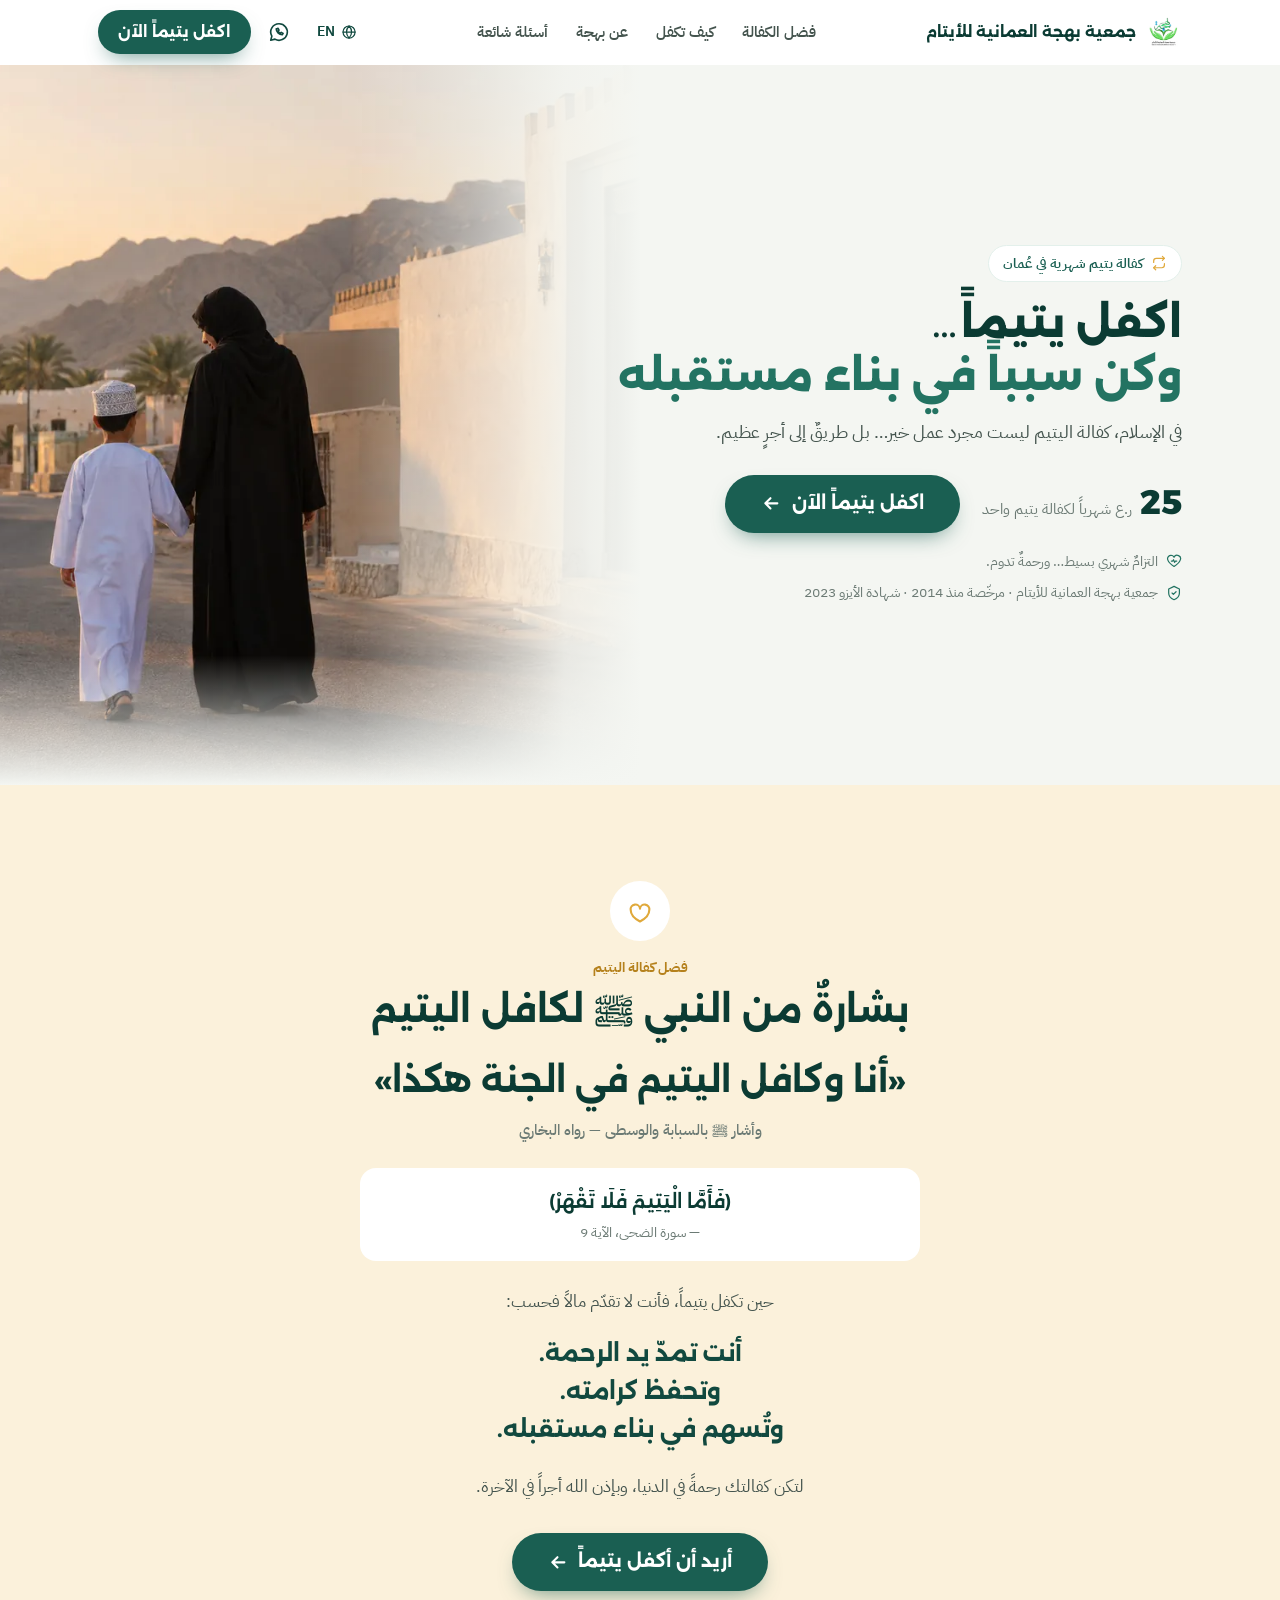
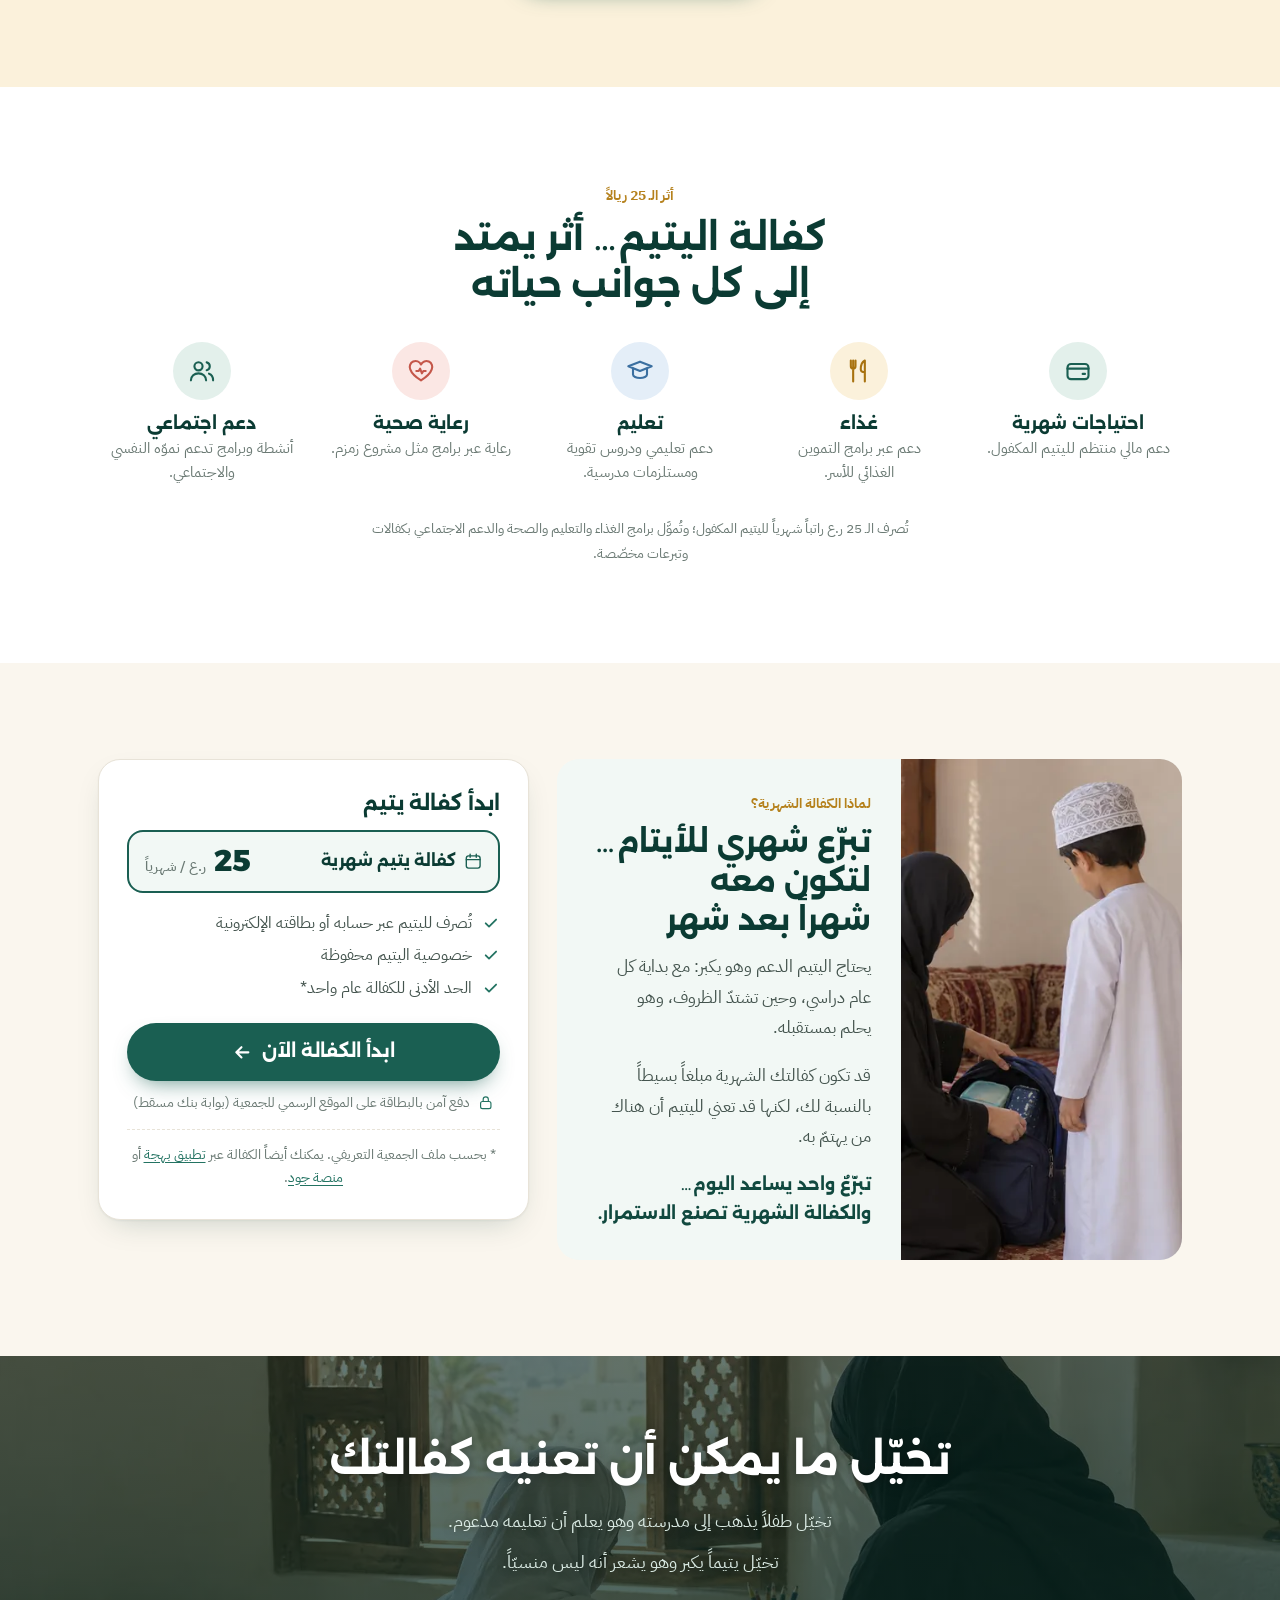
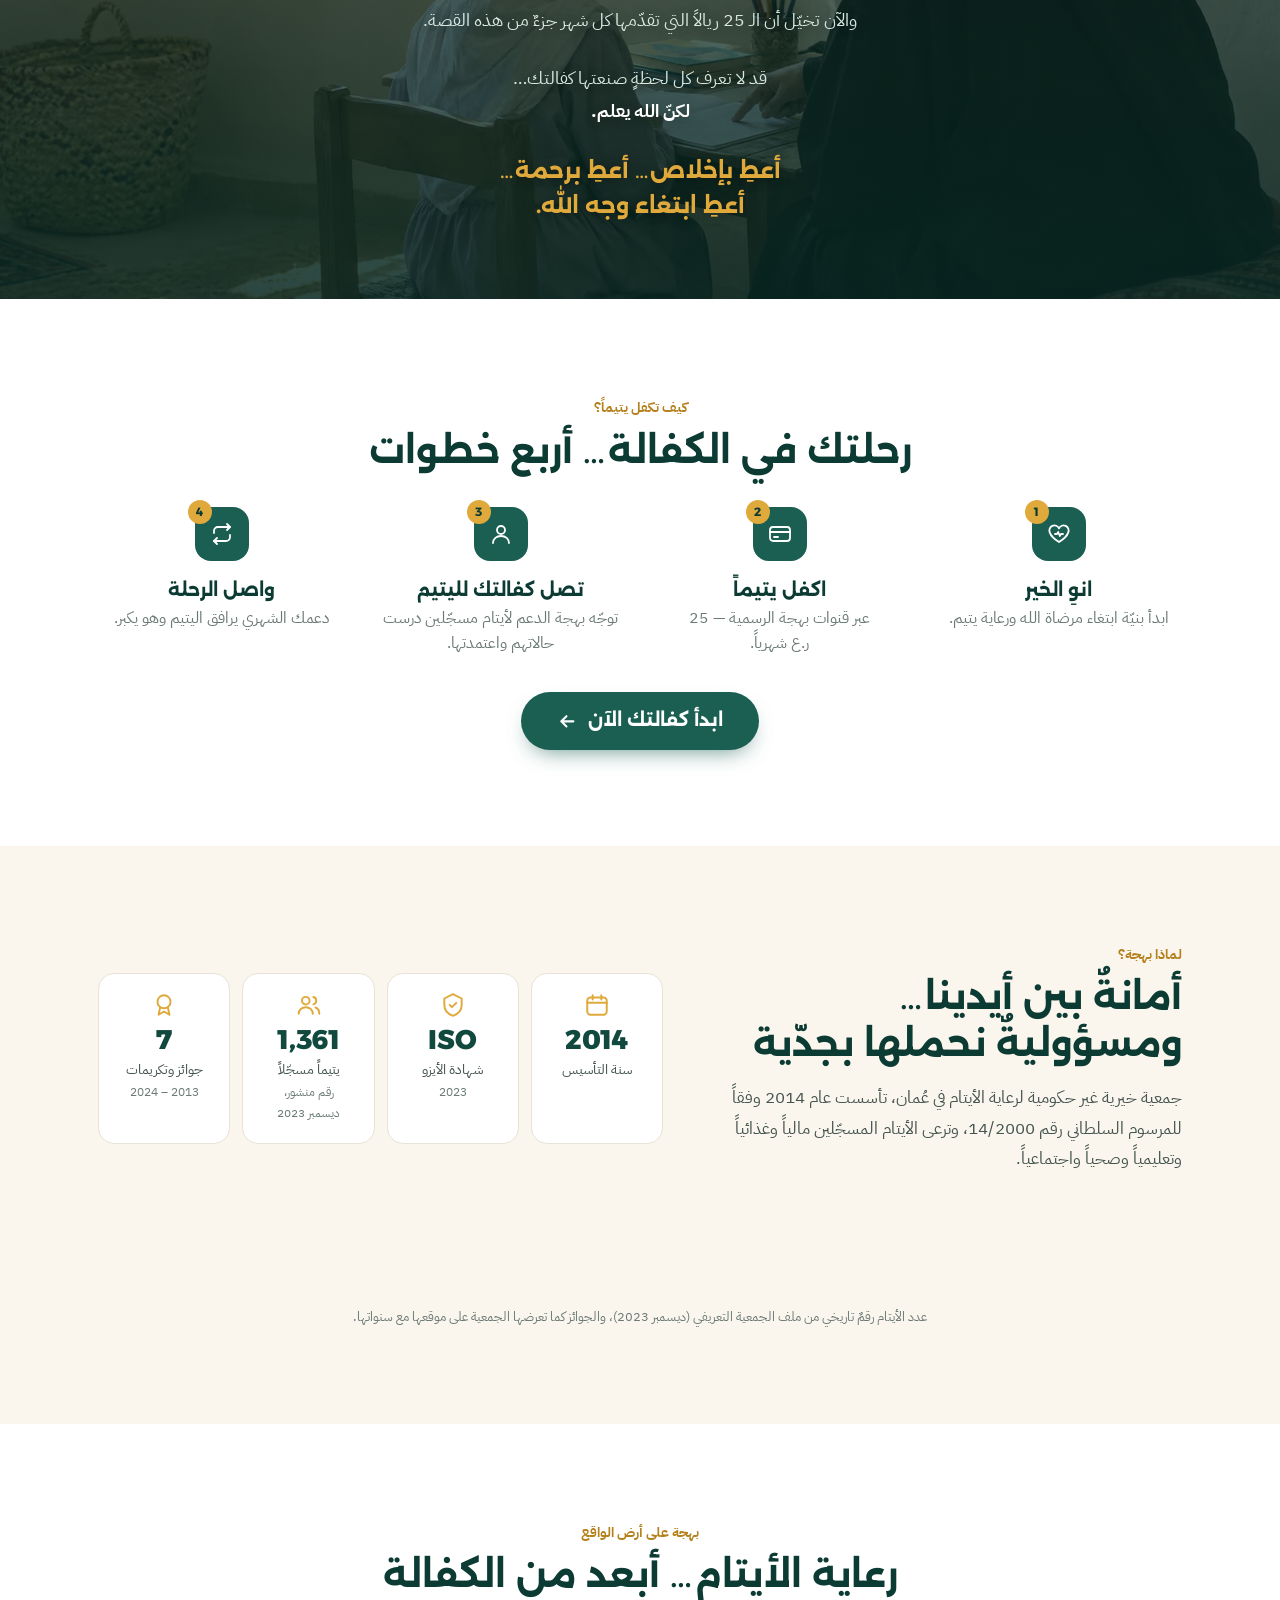
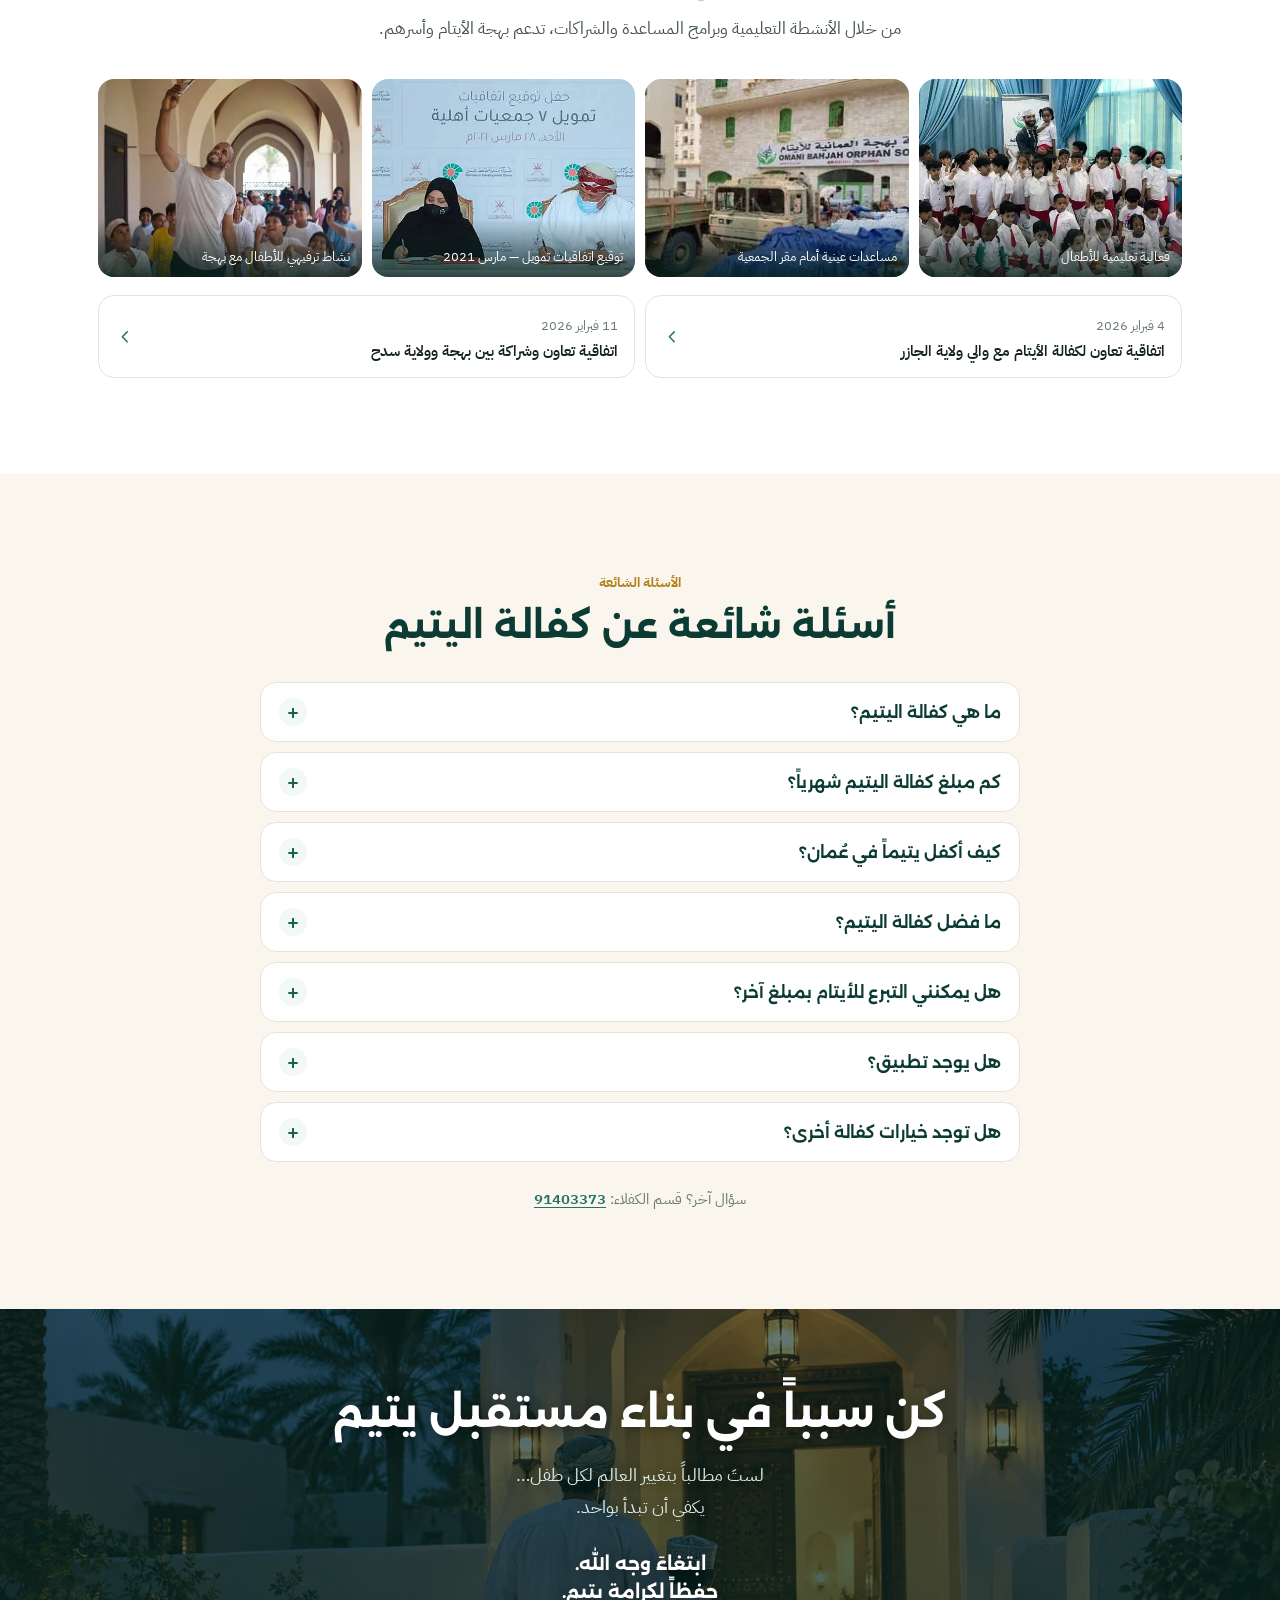
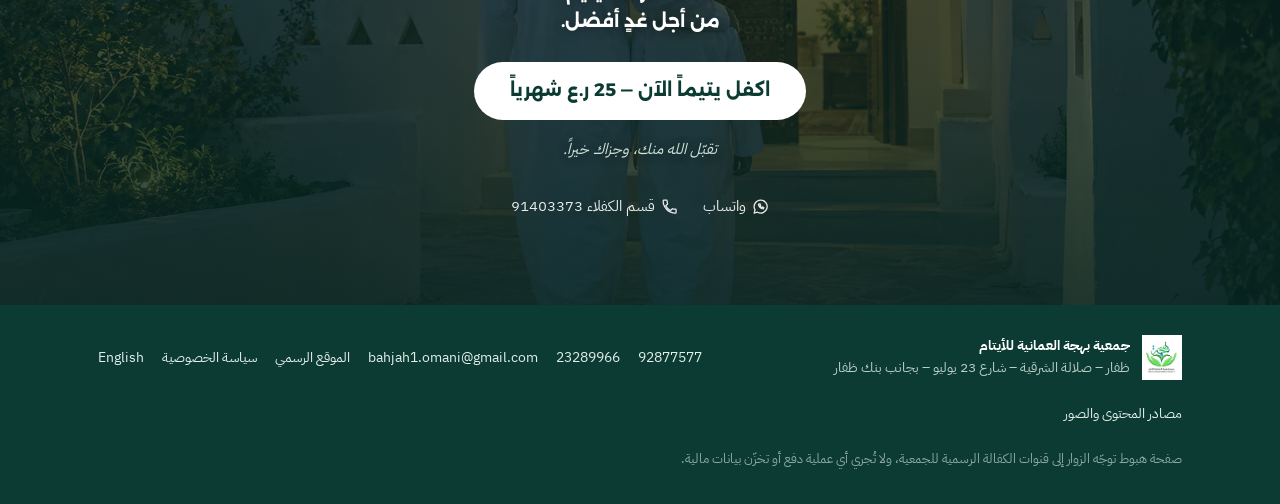
==== commit 565eeea0: "Replace stock/decorative images with Higgsfield AI campaign images Generated (GPT Image 2.5 via Higg" ====
--- a/index.html
+++ b/index.html
@@ -20,7 +20,7 @@
 <meta property="og:image:type" content="image/jpeg">
 <meta property="og:image:width" content="1200">
 <meta property="og:image:height" content="630">
-<meta property="og:image:alt" content="طفل عُماني يرتدي الدشداشة ويحمل علم سلطنة عُمان مبتسماً">
+<meta property="og:image:alt" content="طفل عُماني بالدشداشة والكمّة يمشي ممسكاً بيد امرأة ترعاه في حيّ عُماني عند الغروب">
 <meta property="og:url" content="https://lightsteelblue-raven-902597.hostingersite.com/">
 <meta name="twitter:card" content="summary_large_image">
 <meta name="twitter:image" content="https://lightsteelblue-raven-902597.hostingersite.com/assets/img/og-share.jpg">
@@ -33,8 +33,8 @@
 <link rel="preconnect" href="https://fonts.googleapis.com">
 <link rel="preconnect" href="https://fonts.gstatic.com" crossorigin>
 <link rel="stylesheet" href="https://fonts.googleapis.com/css2?family=Alexandria:wght@600;700;800&family=IBM+Plex+Sans+Arabic:wght@400;500;600;700&display=swap">
-<link rel="preload" as="image" type="image/webp" href="assets/img/hero-cover-1280.webp" imagesrcset="assets/img/hero-cover-800.webp 800w, assets/img/hero-cover-1280.webp 1280w, assets/img/hero-cover-2000.webp 2000w" imagesizes="(min-width: 960px) 65vw, 100vw">
-<link rel="stylesheet" href="assets/css/styles.css?v=20261009c">
+<link rel="preload" as="image" type="image/webp" href="assets/img/bahjah-orphan-hero-1280.webp" imagesrcset="assets/img/bahjah-orphan-hero-800.webp 800w, assets/img/bahjah-orphan-hero-1280.webp 1280w, assets/img/bahjah-orphan-hero-2000.webp 2000w" imagesizes="(min-width: 960px) 65vw, 100vw">
+<link rel="stylesheet" href="assets/css/styles.css?v=20261010">
 <script>document.documentElement.classList.add('js');</script>
 
 <script type="application/ld+json">
@@ -181,11 +181,11 @@
 <section class="hero" id="hero" aria-labelledby="hero-title">
   <div class="wrap hero-grid">
     <figure class="hero-media">
-      <img src="assets/img/hero-cover-1280.webp"
-           srcset="assets/img/hero-cover-800.webp 800w, assets/img/hero-cover-1280.webp 1280w, assets/img/hero-cover-2000.webp 2000w"
-           sizes="(min-width: 960px) 65vw, 100vw" width="1280" height="914" fetchpriority="high"
-           alt="طفل عُماني يرتدي الدشداشة ويحمل علم سلطنة عُمان مبتسماً"
-           data-credit="Photo: Rubel Vai / Pexels — https://www.pexels.com/photo/12806845/">
+      <img src="assets/img/bahjah-orphan-hero-1280.webp"
+           srcset="assets/img/bahjah-orphan-hero-800.webp 800w, assets/img/bahjah-orphan-hero-1280.webp 1280w, assets/img/bahjah-orphan-hero-2000.webp 2000w"
+           sizes="(min-width: 960px) 65vw, 100vw" width="1280" height="850" fetchpriority="high"
+           alt="طفل عُماني بالدشداشة والكمّة يمشي ممسكاً بيد امرأة ترعاه في حيّ عُماني عند الغروب"
+           data-credit="Illustrative image generated with Higgsfield AI for this campaign — not a Bahjah beneficiary">
     </figure>
     <div class="hero-copy">
       <span class="eyebrow"><svg><use href="#i-repeat"/></svg> كفالة يتيم شهرية في عُمان</span>
@@ -238,7 +238,7 @@
 <section class="section section-sand" id="sponsor" aria-labelledby="need-title">
   <div class="wrap need-grid">
     <article class="need-story reveal">
-      <img src="assets/img/photo-outing.webp" alt="أطفال في نشاط ترفيهي نظّمته جمعية بهجة" width="691" height="399" loading="lazy">
+      <img src="assets/img/bahjah-orphan-monthly-support-1200.webp" srcset="assets/img/bahjah-orphan-monthly-support-800.webp 800w, assets/img/bahjah-orphan-monthly-support-1200.webp 1200w" sizes="(min-width: 960px) 30vw, 100vw" alt="امرأة تُجهّز الحقيبة المدرسية لطفل عُماني في المنزل صباحاً" width="1200" height="896" loading="lazy" data-credit="Illustrative image generated with Higgsfield AI for this campaign — not a Bahjah beneficiary">
       <div class="need-body">
         <span class="kicker">لماذا الكفالة الشهرية؟</span>
         <h2 id="need-title">تبرّع شهري للأيتام… لتكون معه شهراً بعد شهر</h2>
@@ -268,7 +268,7 @@
 
 <!-- ============ 5. IMAGINE ============ -->
 <section class="final imagine" id="imagine" aria-labelledby="imagine-title">
-  <div class="final-bg" aria-hidden="true"><img src="assets/img/program-education.webp" alt="" width="689" height="382" loading="lazy"></div>
+  <div class="final-bg" aria-hidden="true"><img src="assets/img/bahjah-orphan-education-1280.webp" srcset="assets/img/bahjah-orphan-education-800.webp 800w, assets/img/bahjah-orphan-education-1280.webp 1280w, assets/img/bahjah-orphan-education-2000.webp 2000w" sizes="100vw" alt="" width="1280" height="724" loading="lazy"></div>
   <div class="wrap final-inner reveal">
     <h2 id="imagine-title">تخيّل ما يمكن أن تعنيه كفالتك</h2>
     <p class="img-lines"><span>تخيّل طفلاً يذهب إلى مدرسته وهو يعلم أن تعليمه مدعوم.</span><span>تخيّل يتيماً يكبر وهو يشعر أنه ليس منسيّاً.</span></p>
@@ -336,6 +336,7 @@
       <li><figure><img src="assets/img/program-education.webp" alt="طلاب مدارس في إحدى فعاليات جمعية بهجة" width="689" height="382" loading="lazy"><figcaption>فعالية تعليمية للأطفال</figcaption></figure></li>
       <li><figure><img src="assets/img/program-aid-supplies.webp" alt="مساعدات عينية أمام مبنى جمعية بهجة العمانية للأيتام" width="346" height="201" loading="lazy"><figcaption>مساعدات عينية أمام مقر الجمعية</figcaption></figure></li>
       <li><figure><img src="assets/img/photo-signing.webp" alt="توقيع اتفاقية تمويل جمعيات أهلية" width="691" height="384" loading="lazy"><figcaption>توقيع اتفاقيات تمويل — مارس 2021</figcaption></figure></li>
+      <li><figure><img src="assets/img/photo-outing.webp" alt="أطفال في نشاط ترفيهي نظّمته جمعية بهجة" width="691" height="399" loading="lazy"><figcaption>نشاط ترفيهي للأطفال مع بهجة</figcaption></figure></li>
     </ul>
     <ul class="news-links reveal">
       <li><a href="https://bahjah.org.om/wp/%d8%aa%d9%88%d9%82%d9%8a%d8%b9-%d8%a7%d8%aa%d9%81%d8%a7%d9%82%d9%8a%d8%a9-%d8%aa%d8%b9%d8%a7%d9%88%d9%86-%d9%84%d9%83%d9%81%d8%a7%d9%84%d8%a9-%d8%a7%d9%84%d8%a3%d9%8a%d8%aa%d8%a7%d9%85-%d8%a8%d9%8a/" target="_blank" rel="noopener" data-track="news" data-cta-id="news_jazer"><span><time datetime="2026-02-04">4 فبراير 2026</time><b>اتفاقية تعاون لكفالة الأيتام مع والي ولاية الجازر</b></span><svg><use href="#i-chev"/></svg></a></li>
@@ -393,7 +394,7 @@
 
 <!-- ============ 10. FINAL CTA ============ -->
 <section class="final" id="final" aria-labelledby="final-title">
-  <div class="final-bg" aria-hidden="true"><img src="assets/img/photo-event.webp" alt="" width="689" height="331" loading="lazy"></div>
+  <div class="final-bg" aria-hidden="true"><img src="assets/img/bahjah-orphan-final-cta-1280.webp" srcset="assets/img/bahjah-orphan-final-cta-800.webp 800w, assets/img/bahjah-orphan-final-cta-1280.webp 1280w, assets/img/bahjah-orphan-final-cta-2000.webp 2000w" sizes="100vw" alt="" width="1280" height="724" loading="lazy"></div>
   <div class="wrap final-inner reveal">
     <h2 id="final-title">كن سبباً في بناء مستقبل يتيم</h2>
     <p>لستَ مطالباً بتغيير العالم لكل طفل…<br>يكفي أن تبدأ بواحد.</p>
@@ -431,7 +432,7 @@
         <li>bahjah.org.om/wp/product/برنامج-كفالة-يتيم/ — مبلغ الكفالة</li>
         <li>bahjah.org.om/wp/الاسئلة-الشائعة/ — طرق الدفع (بوابة بنك مسقط SmartPay)</li>
         <li>bahjah.org.om/wp/المركز-الاعلامي/ — الأخبار</li>
-        <li>صورة الغلاف: Rubel Vai عبر Pexels (pexels.com/photo/12806845) — صورة توضيحية</li>
+        <li>صور الغلاف والأقسام (الواجهة، الكفالة الشهرية، «تخيّل»، الخاتمة): صور توضيحية مُولّدة بالذكاء الاصطناعي (Higgsfield) لهذه الحملة، وليست لمستفيدين حقيقيين من الجمعية</li>
         <li>jood.om — صفحة «كفالة أيتام – جمعية بهجة العمانية للأيتام»</li>
         <li>الملف التعريفي للجمعية (CV-Print-Proof.pdf) — البرامج، خيارات الكفالة، إحصائيات 2023، صور الأنشطة</li>
       </ul>
--- a/assets/css/styles.css
+++ b/assets/css/styles.css
@@ -94,7 +94,7 @@
 .hero { position: relative; background: linear-gradient(180deg, var(--teal-50), var(--paper)); overflow: hidden; }
 .hero-grid { display: grid; }
 .hero-media { position: relative; margin: 0 calc(var(--gutter) * -1); }
-.hero-media img { width: 100%; aspect-ratio: 4 / 3; object-fit: cover; object-position: 62% 30%; }
+.hero-media img { width: 100%; aspect-ratio: 4 / 3; object-fit: cover; object-position: 48% 55%; }
 .hero-media::after { content: ""; position: absolute; inset: auto 0 0 0; height: 45%; background: linear-gradient(0deg, var(--paper), transparent); }
 .hero-copy { position: relative; padding: 0 0 44px; margin-top: -40px; z-index: 1; }
 .eyebrow { display: inline-flex; align-items: center; gap: 8px; font-size: 14px; font-weight: 600; color: var(--teal-700); background: var(--paper); border: 1px solid var(--teal-100); padding: 5px 14px; border-radius: 999px; margin-bottom: 14px; }
@@ -140,7 +140,7 @@
 .need-grid { display: grid; gap: 20px; }
 .need-grid > * { min-width: 0; }
 .need-story { background: var(--teal-50); border-radius: var(--r-lg); overflow: hidden; display: grid; }
-.need-story img { width: 100%; aspect-ratio: 16 / 10; object-fit: cover; object-position: 78% 85%; }
+.need-story img { width: 100%; aspect-ratio: 16 / 10; object-fit: cover; object-position: 58% 45%; }
 .need-body { padding: 22px 22px 26px; }
 .need-body h2 { font-size: clamp(22px, 5.4vw, 30px); }
 .need-body p { color: var(--ink-2); }
@@ -188,10 +188,8 @@
 
 /* ---------- Gallery + news ---------- */
 .gallery { display: grid; grid-template-columns: repeat(2, 1fr); gap: 10px; }
-.gallery li:first-child { grid-column: 1 / -1; }
 .gallery figure { margin: 0; position: relative; border-radius: var(--r-md); overflow: hidden; height: 100%; }
 .gallery img { width: 100%; height: 100%; aspect-ratio: 4 / 3; object-fit: cover; }
-.gallery li:first-child img { aspect-ratio: 16 / 9; }
 .gallery figcaption { position: absolute; inset: auto 0 0 0; padding: 28px 12px 10px; background: linear-gradient(0deg, rgba(6,30,26,.82), transparent); color: #fff; font-size: 13px; line-height: 1.5; }
 .news-links { display: grid; gap: 10px; margin-top: 18px; }
 .news-links a { display: flex; align-items: center; justify-content: space-between; gap: 12px; padding: 14px 16px; border: 1px solid var(--line); border-radius: var(--r-md); text-decoration: none; color: var(--ink); background: var(--paper); height: 100%; }
@@ -250,7 +248,9 @@
 .final { position: relative; overflow: hidden; color: #fff; text-align: center; padding: 76px 0; }
 .final-bg { position: absolute; inset: 0; }
 .final-bg img { width: 100%; height: 100%; object-fit: cover; }
-.final-bg::after { content: ""; position: absolute; inset: 0; background: linear-gradient(180deg, rgba(11,59,51,.80), rgba(11,59,51,.93)); }
+#final .final-bg img { object-position: 46% 50%; }
+.final-bg::after { content: ""; position: absolute; inset: 0; background: linear-gradient(180deg, rgba(8,40,35,.62) 0%, rgba(8,40,35,.72) 50%, rgba(8,40,35,.86) 100%); }
+.final h2, .final p { text-shadow: 0 1px 12px rgba(0,0,0,.35); }
 .final-inner { position: relative; }
 .final h2 { color: #fff; font-size: clamp(27px, 7vw, 42px); }
 .final p { color: #d9e9e2; font-size: 18px; margin-bottom: 26px; }
@@ -320,9 +320,7 @@
   .brand-name { display: inline; }
   .cover:last-child { grid-column: auto; }
   .facts { grid-template-columns: repeat(4, 1fr); }
-  .gallery { grid-template-columns: repeat(3, 1fr); }
-  .gallery li:first-child { grid-column: auto; }
-  .gallery li:first-child img { aspect-ratio: 4 / 3; }
+  .gallery { grid-template-columns: repeat(2, 1fr); }
   .news-links { grid-template-columns: 1fr 1fr; }
   .hero-cta { flex-direction: row; flex-wrap: wrap; align-items: center; gap: 14px 22px; }
   .hero-cta .btn { width: auto; }
@@ -336,19 +334,21 @@
   .header-cta { display: inline-flex; }
   .header-nav { display: flex; margin-inline: auto; }
   .covers { grid-template-columns: repeat(5, 1fr); }
+  .gallery { grid-template-columns: repeat(4, 1fr); }
   .section { padding: 96px 0; }
   .hero { --hero-bg: #f4f6f2; background: var(--hero-bg); min-height: clamp(560px, 80vh, 720px); display: flex; align-items: center; }
   .hero-grid { grid-template-columns: minmax(0, 560px); padding-block: 72px; }
   .hero-media { position: absolute; inset-block: 0; inset-inline-end: 0; width: max(50%, calc(100% - 640px)); margin: 0; }
-  .hero-media img { width: 100%; height: 100%; aspect-ratio: auto; object-position: 78% 30%; }
+  .hero-media img { width: 100%; height: 100%; aspect-ratio: auto; object-position: 68% 50%; }
+  [dir="ltr"] .hero-media img { object-position: 4% 50%; }
   .hero-media::after { inset: 0 -2px; height: auto; background: linear-gradient(to left, var(--hero-bg) 0%, rgba(244,246,242,.9) 12%, rgba(244,246,242,0) 45%), linear-gradient(to top, var(--hero-bg) 0%, rgba(244,246,242,0) 18%); }
   [dir="ltr"] .hero-media::after { background: linear-gradient(to right, var(--hero-bg) 0%, rgba(244,246,242,.9) 12%, rgba(244,246,242,0) 45%), linear-gradient(to top, var(--hero-bg) 0%, rgba(244,246,242,0) 18%); }
   .hero-copy { margin: 0; padding: 0; }
   .hero h1 { font-size: min(42px, 3.2vw); text-wrap: wrap; }
   .hero h1 .accent { white-space: nowrap; }
   .need-grid { grid-template-columns: 1.45fr 1fr; gap: 28px; align-items: stretch; }
-  .need-story { grid-template-columns: .7fr 1.3fr; }
-  .need-story img { height: 100%; aspect-ratio: auto; }
+  .need-story { grid-template-columns: .9fr 1.1fr; }
+  .need-story img { height: 100%; aspect-ratio: auto; object-position: 66% 50%; }
   .need-body { padding: 32px 30px; align-self: center; }
   .sponsor-card { padding: 30px 28px; }
   .steps { grid-template-columns: repeat(auto-fit, minmax(190px, 1fr)); gap: 36px; max-width: 1080px; }
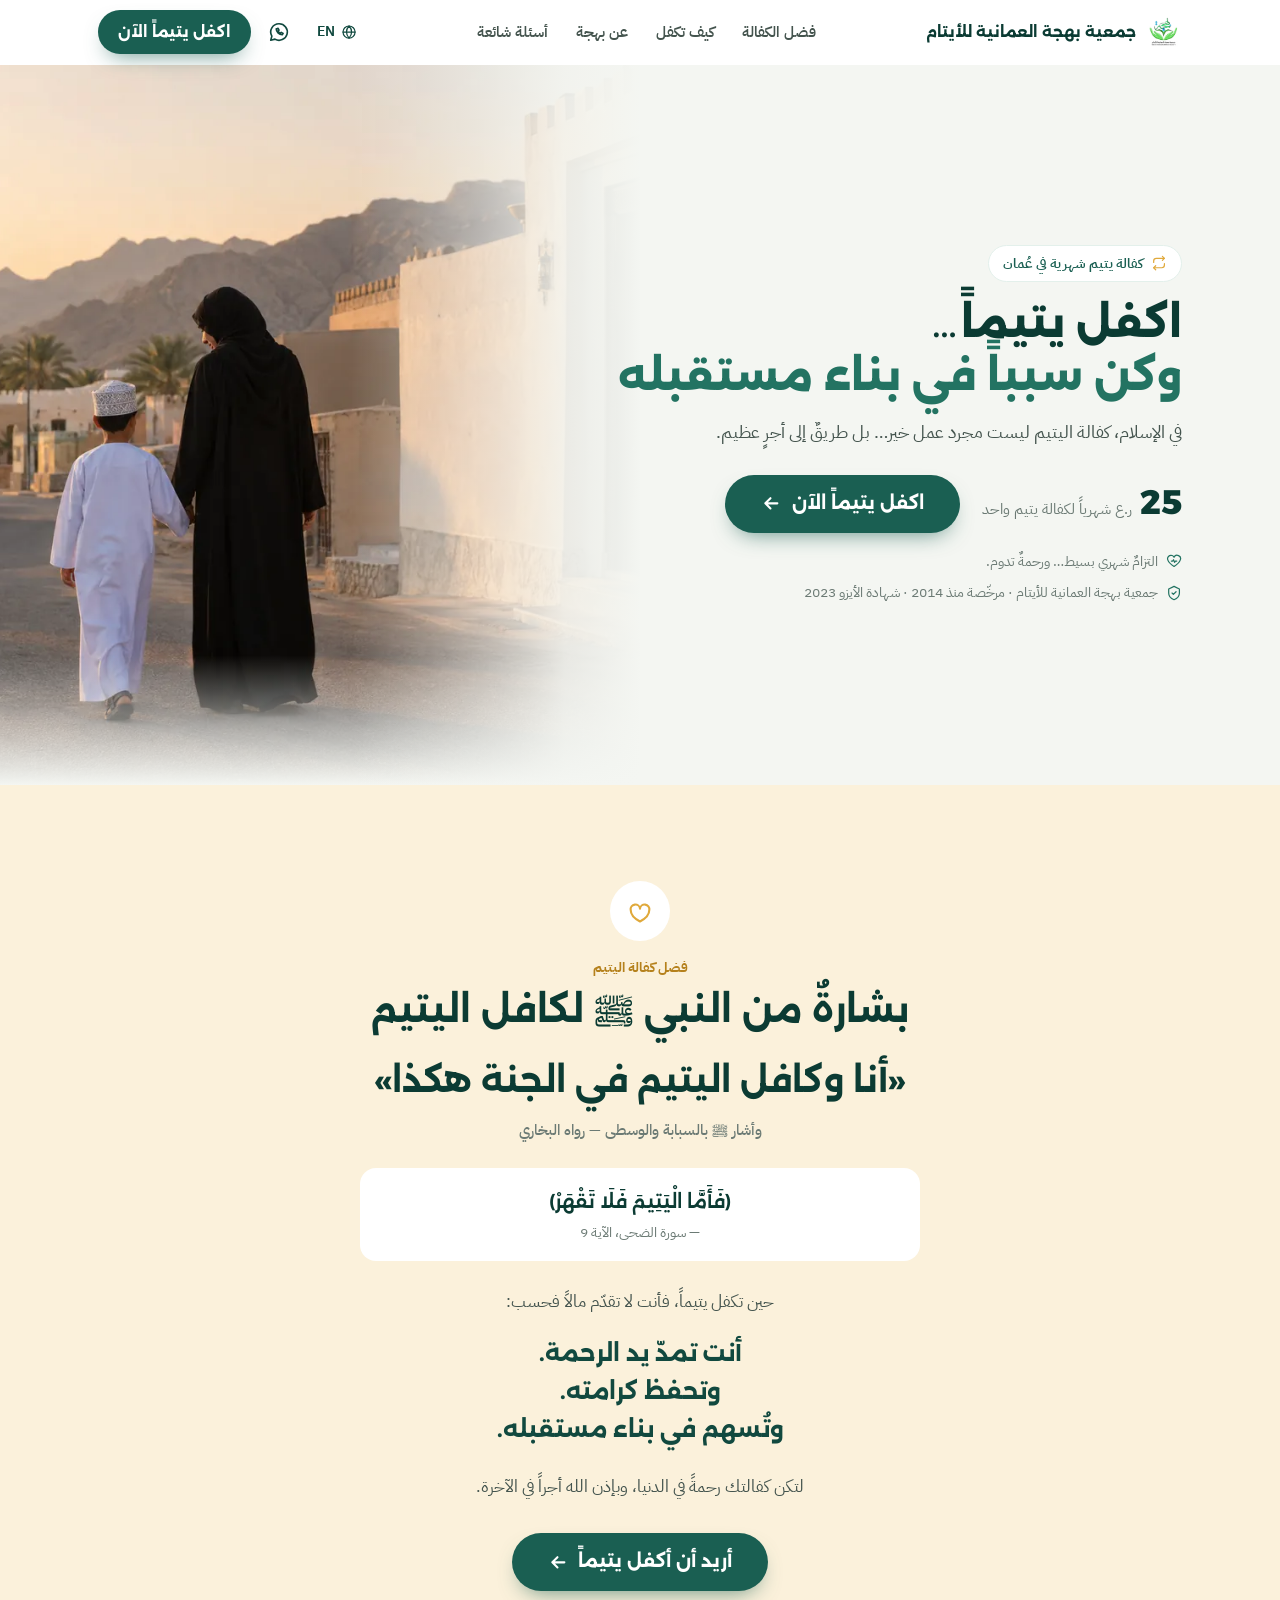
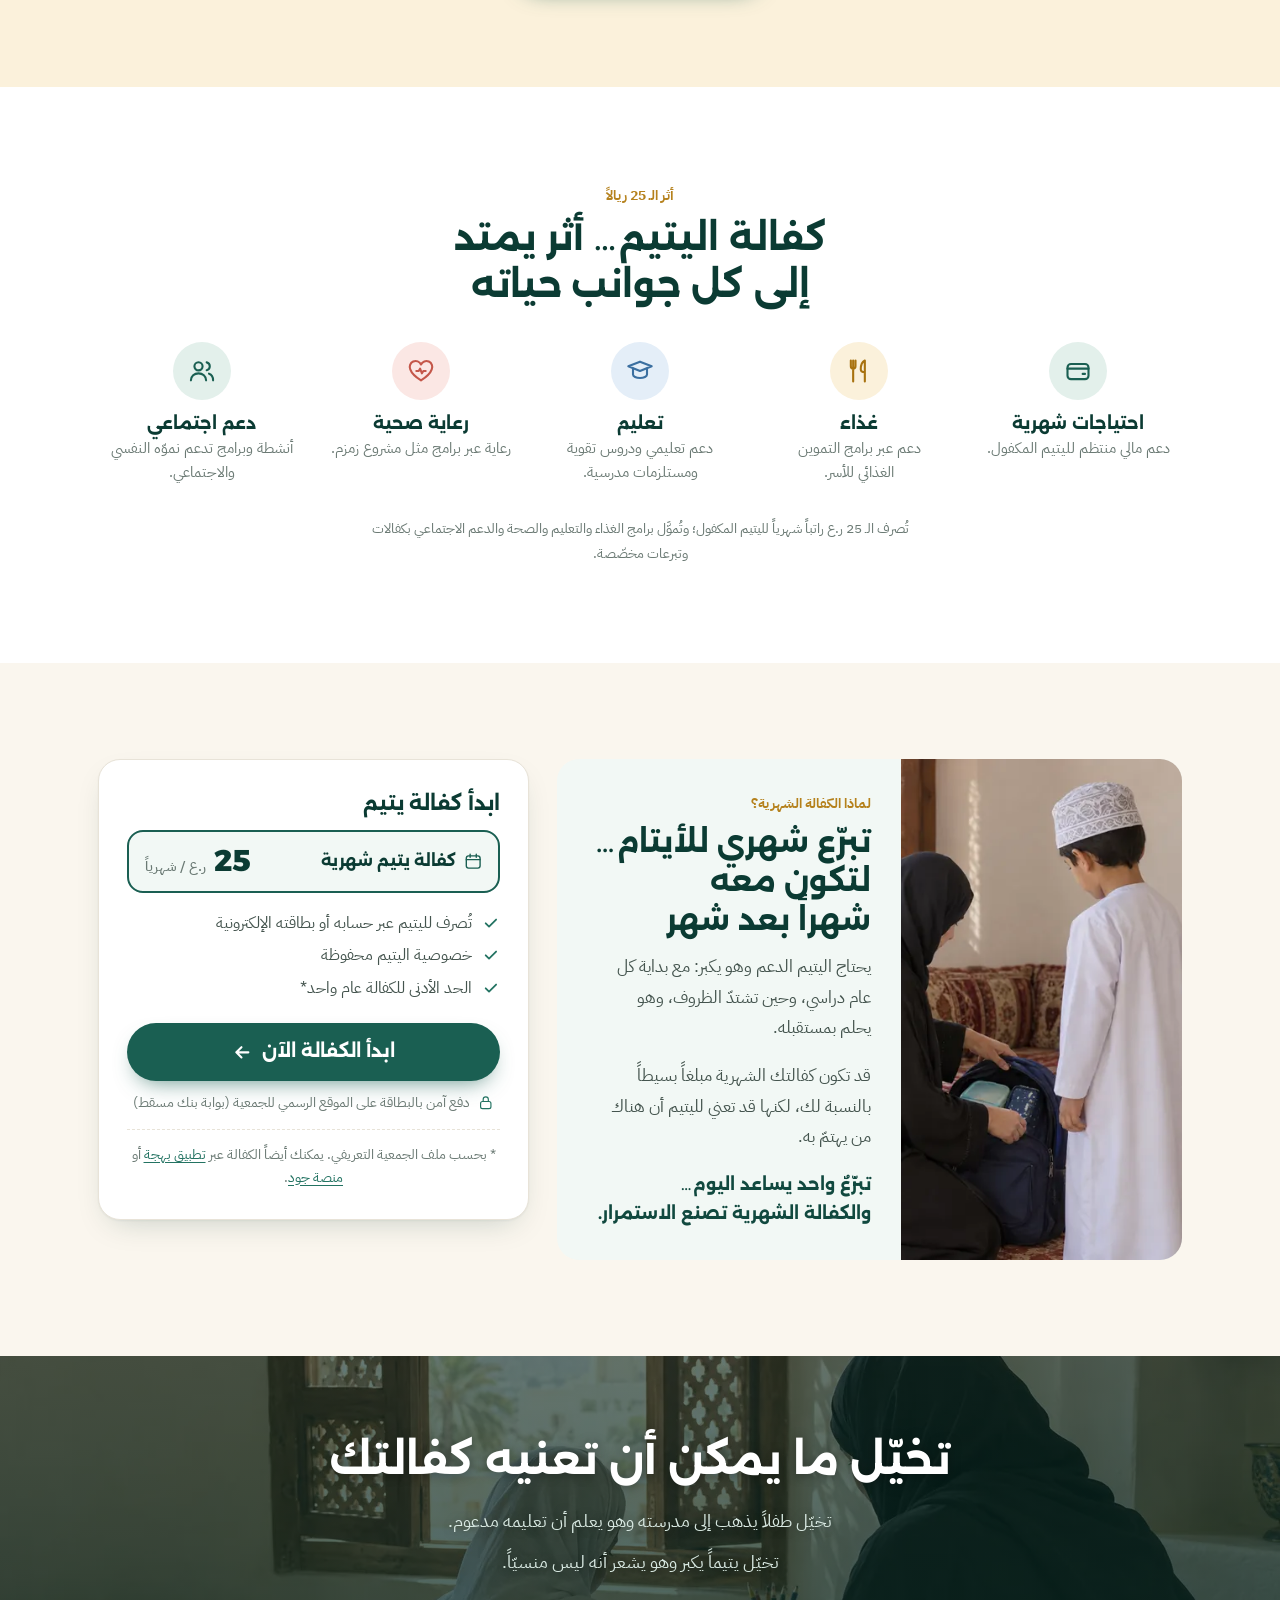
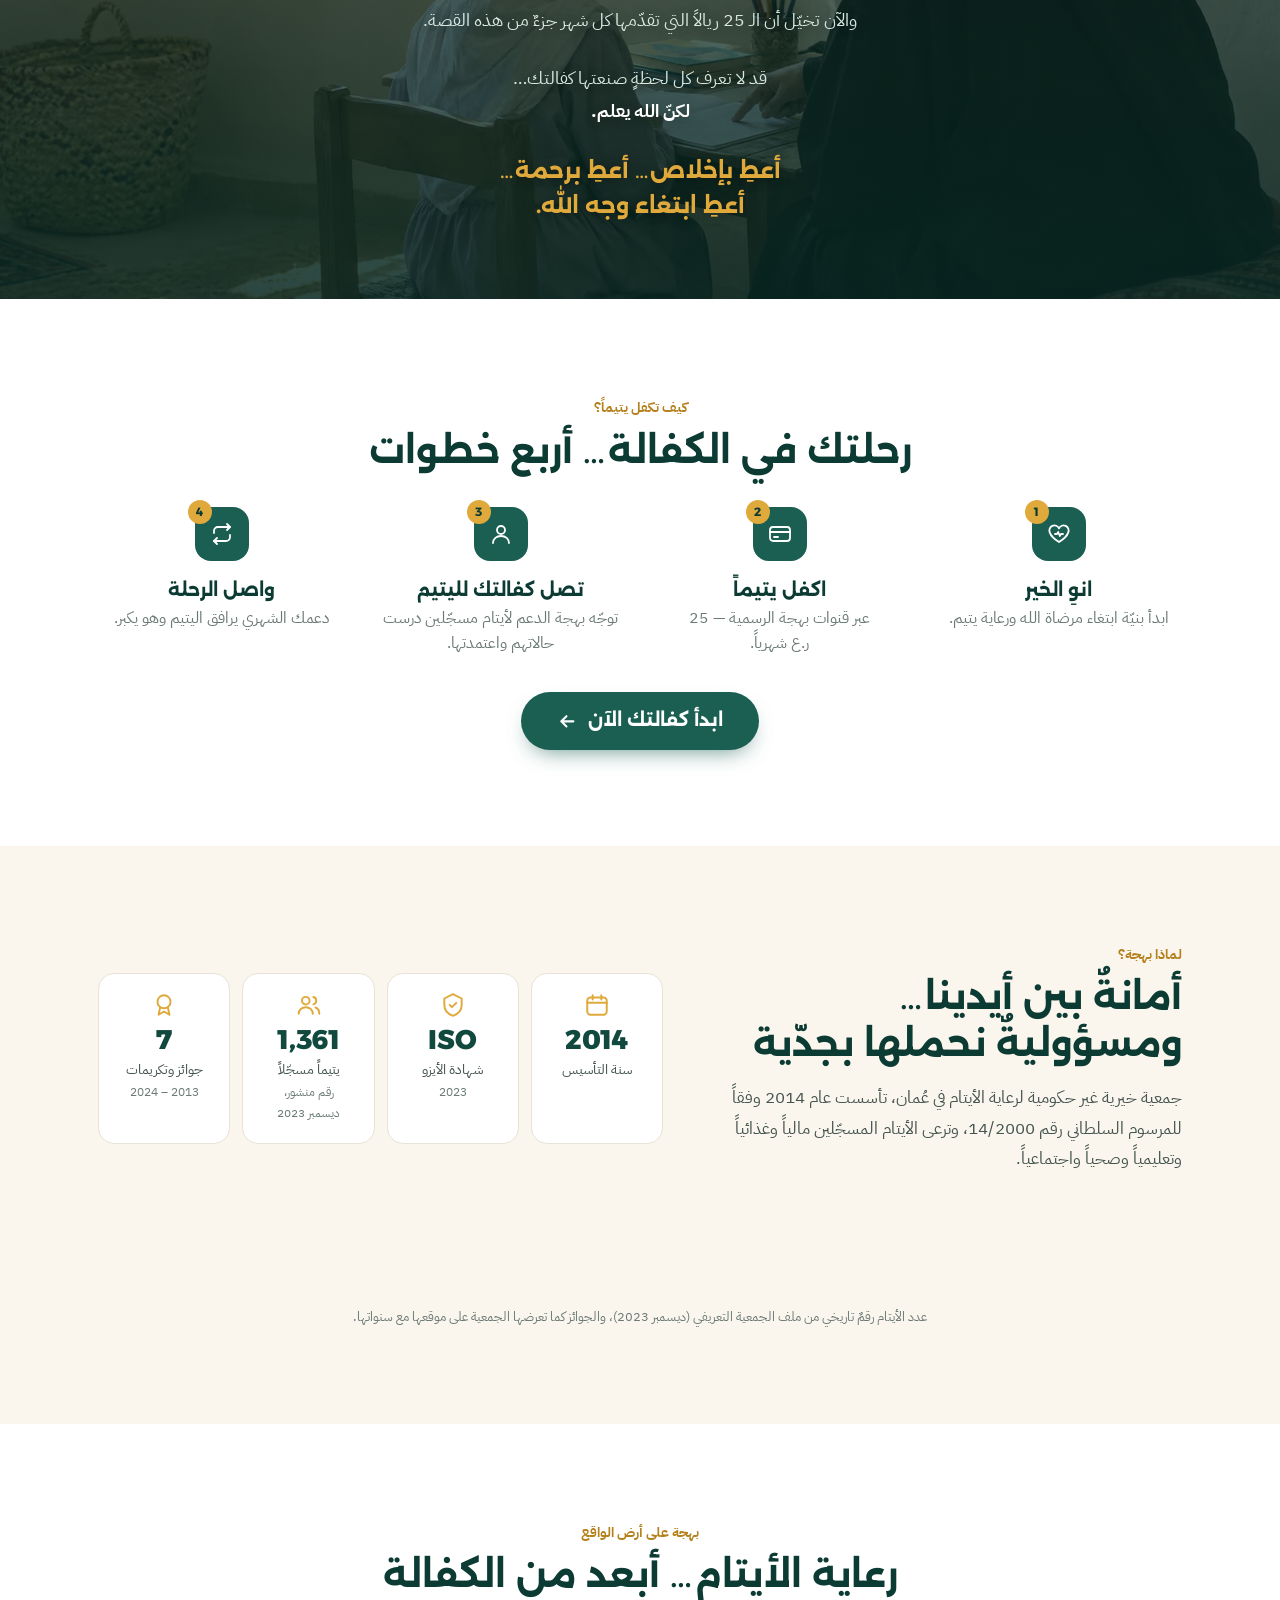
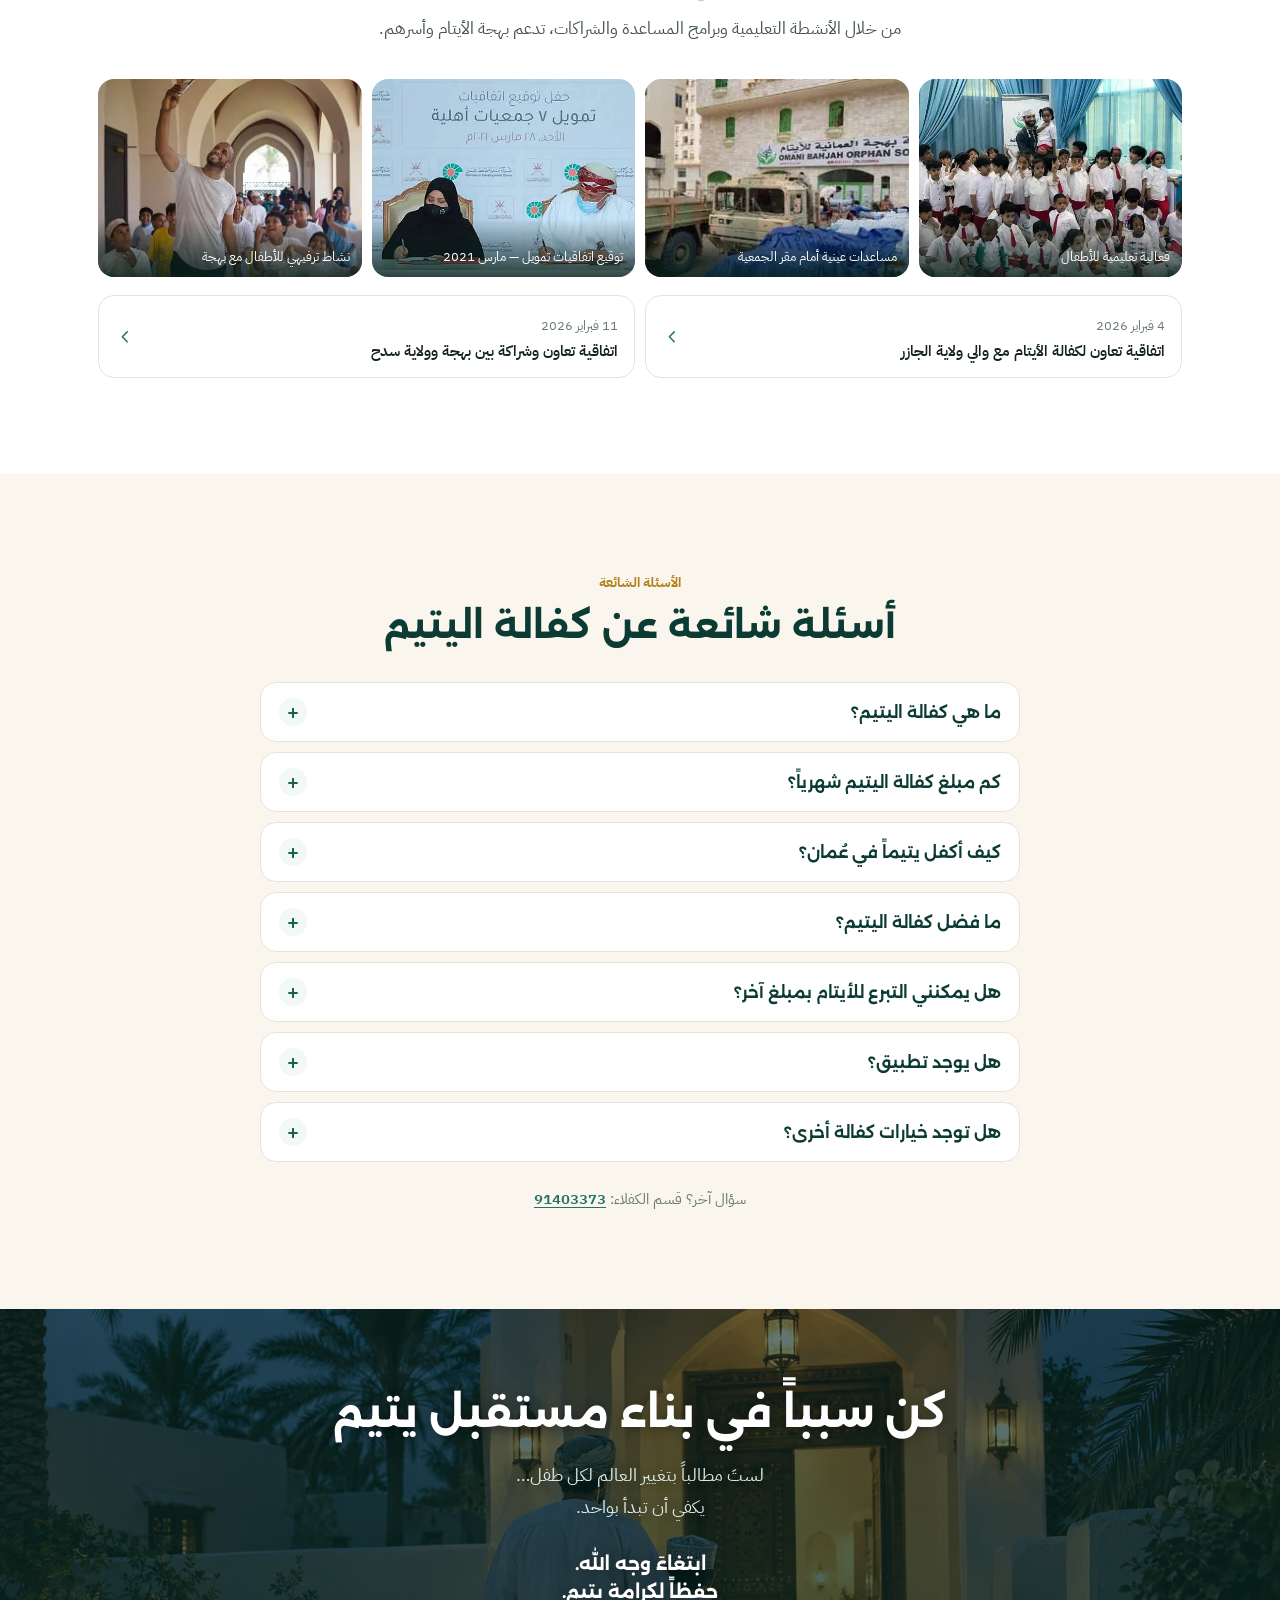
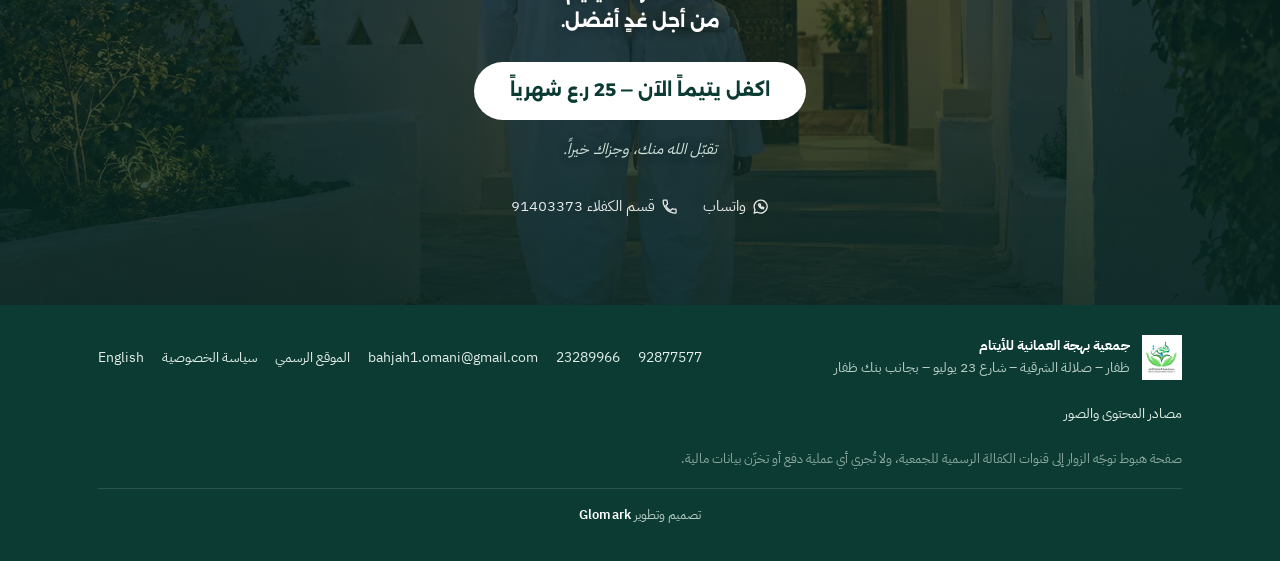
==== commit 240354a2: "Add "Designed & developed by Glomark" credit to footer Centred credit line under a divider at the bo" ====
--- a/index.html
+++ b/index.html
@@ -34,7 +34,7 @@
 <link rel="preconnect" href="https://fonts.gstatic.com" crossorigin>
 <link rel="stylesheet" href="https://fonts.googleapis.com/css2?family=Alexandria:wght@600;700;800&family=IBM+Plex+Sans+Arabic:wght@400;500;600;700&display=swap">
 <link rel="preload" as="image" type="image/webp" href="assets/img/bahjah-orphan-hero-1280.webp" imagesrcset="assets/img/bahjah-orphan-hero-800.webp 800w, assets/img/bahjah-orphan-hero-1280.webp 1280w, assets/img/bahjah-orphan-hero-2000.webp 2000w" imagesizes="(min-width: 960px) 65vw, 100vw">
-<link rel="stylesheet" href="assets/css/styles.css?v=20261010">
+<link rel="stylesheet" href="assets/css/styles.css?v=20261025">
 <script>document.documentElement.classList.add('js');</script>
 
 <script type="application/ld+json">
@@ -438,6 +438,7 @@
       </ul>
     </details>
     <p class="copy">صفحة هبوط توجّه الزوار إلى قنوات الكفالة الرسمية للجمعية، ولا تُجري أي عملية دفع أو تخزّن بيانات مالية.</p>
+    <p class="credit">تصميم وتطوير <b lang="en">Glomark</b></p>
   </div>
 </footer>
 
--- a/assets/css/styles.css
+++ b/assets/css/styles.css
@@ -271,6 +271,8 @@
 .sources summary { cursor: pointer; color: #e4efea; min-height: 40px; display: flex; align-items: center; }
 .sources ul { text-align: start; padding-inline-start: 18px; list-style: disc; display: grid; gap: 4px; font-size: 13px; }
 .copy { margin: 0; font-size: 12.5px; opacity: .75; }
+.credit { margin: 4px 0 0; padding-top: 14px; border-top: 1px solid rgba(255,255,255,.12); width: 100%; font-size: 13px; color: #b8cdc5; text-align: center; }
+.credit b { color: #fff; font-weight: 600; letter-spacing: .02em; }
 
 /* ---------- Sticky mobile CTA ---------- */
 .sticky-cta {
@@ -357,7 +359,7 @@
   .why-grid .section-head { text-align: start; margin: 0; }
   .footer-grid { grid-template-columns: 1fr auto; align-items: center; justify-items: stretch; text-align: start; }
   .footer-links { justify-content: flex-end; }
-  .footer-grid .sources, .footer-grid .copy { grid-column: 1 / -1; }
+  .footer-grid .sources, .footer-grid .copy, .footer-grid .credit { grid-column: 1 / -1; }
 }
 
 /* ---------- Header nav: mid-width desktop ---------- */
